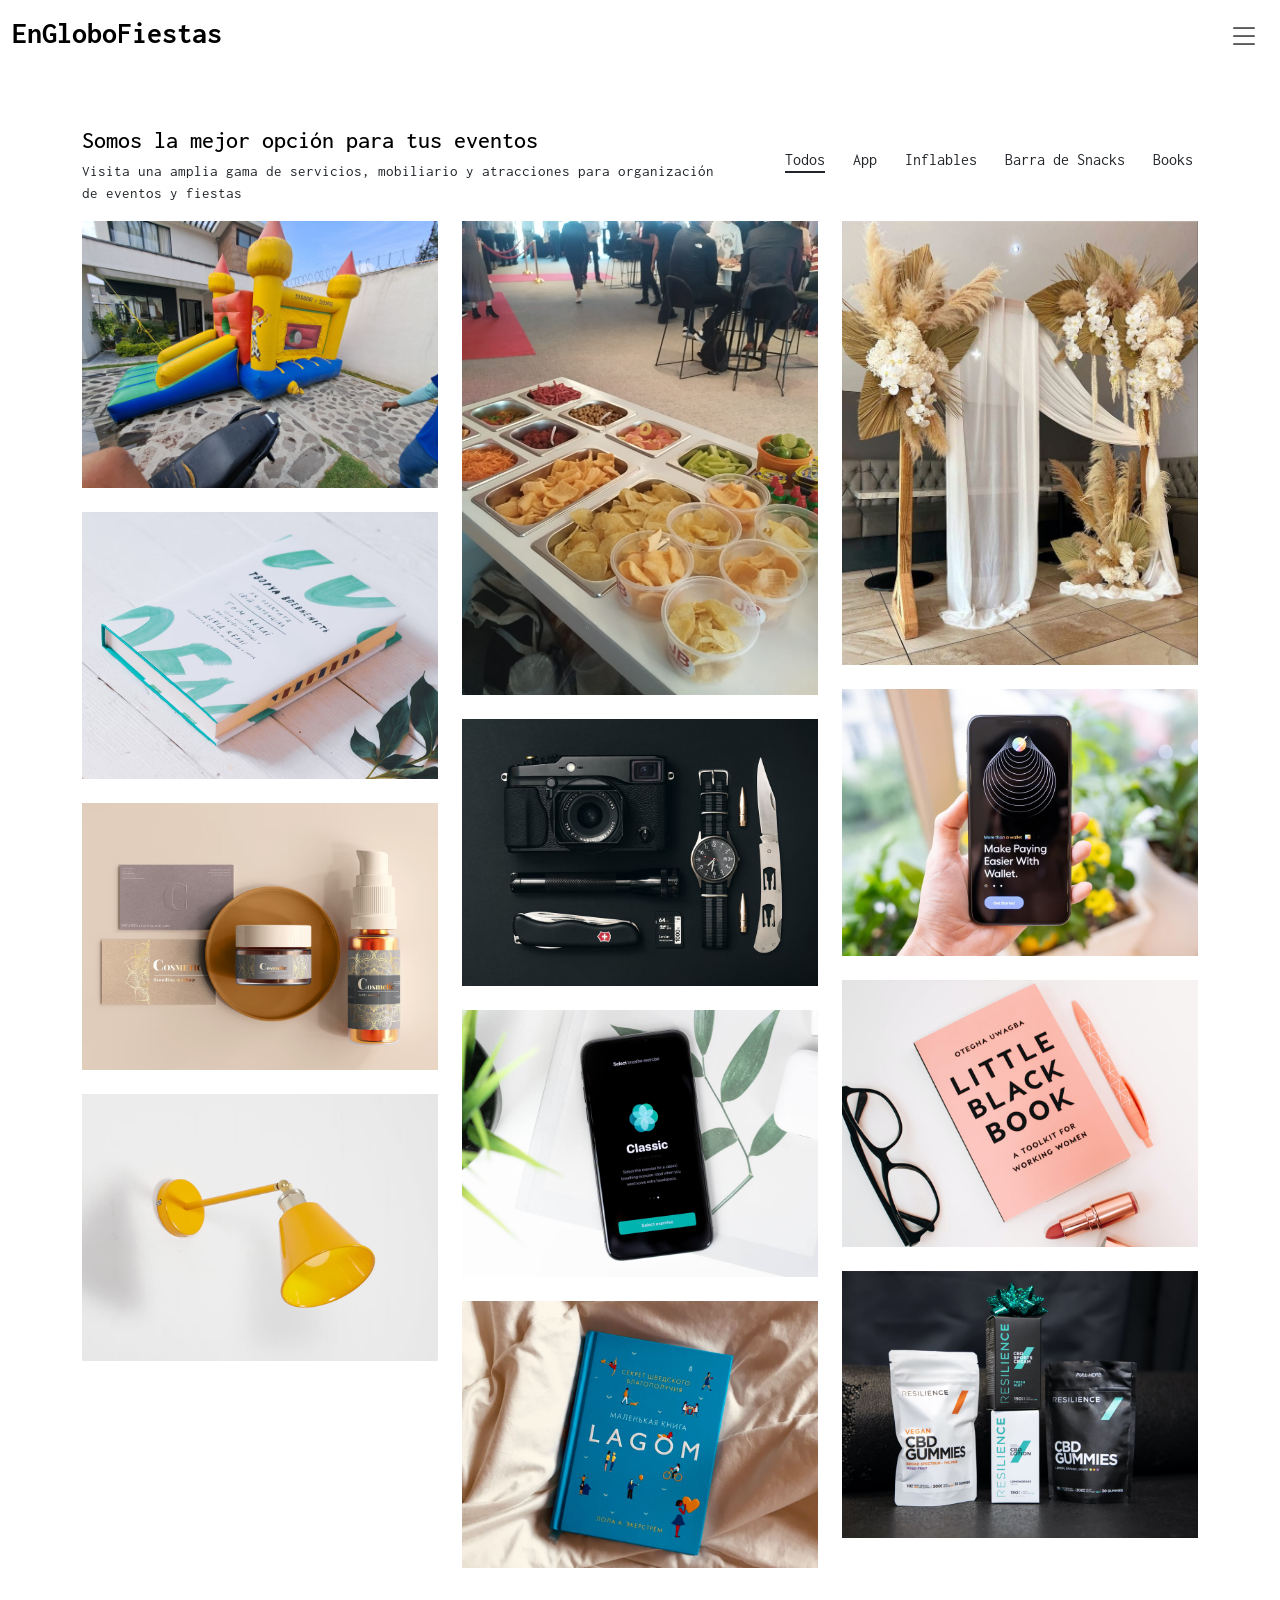
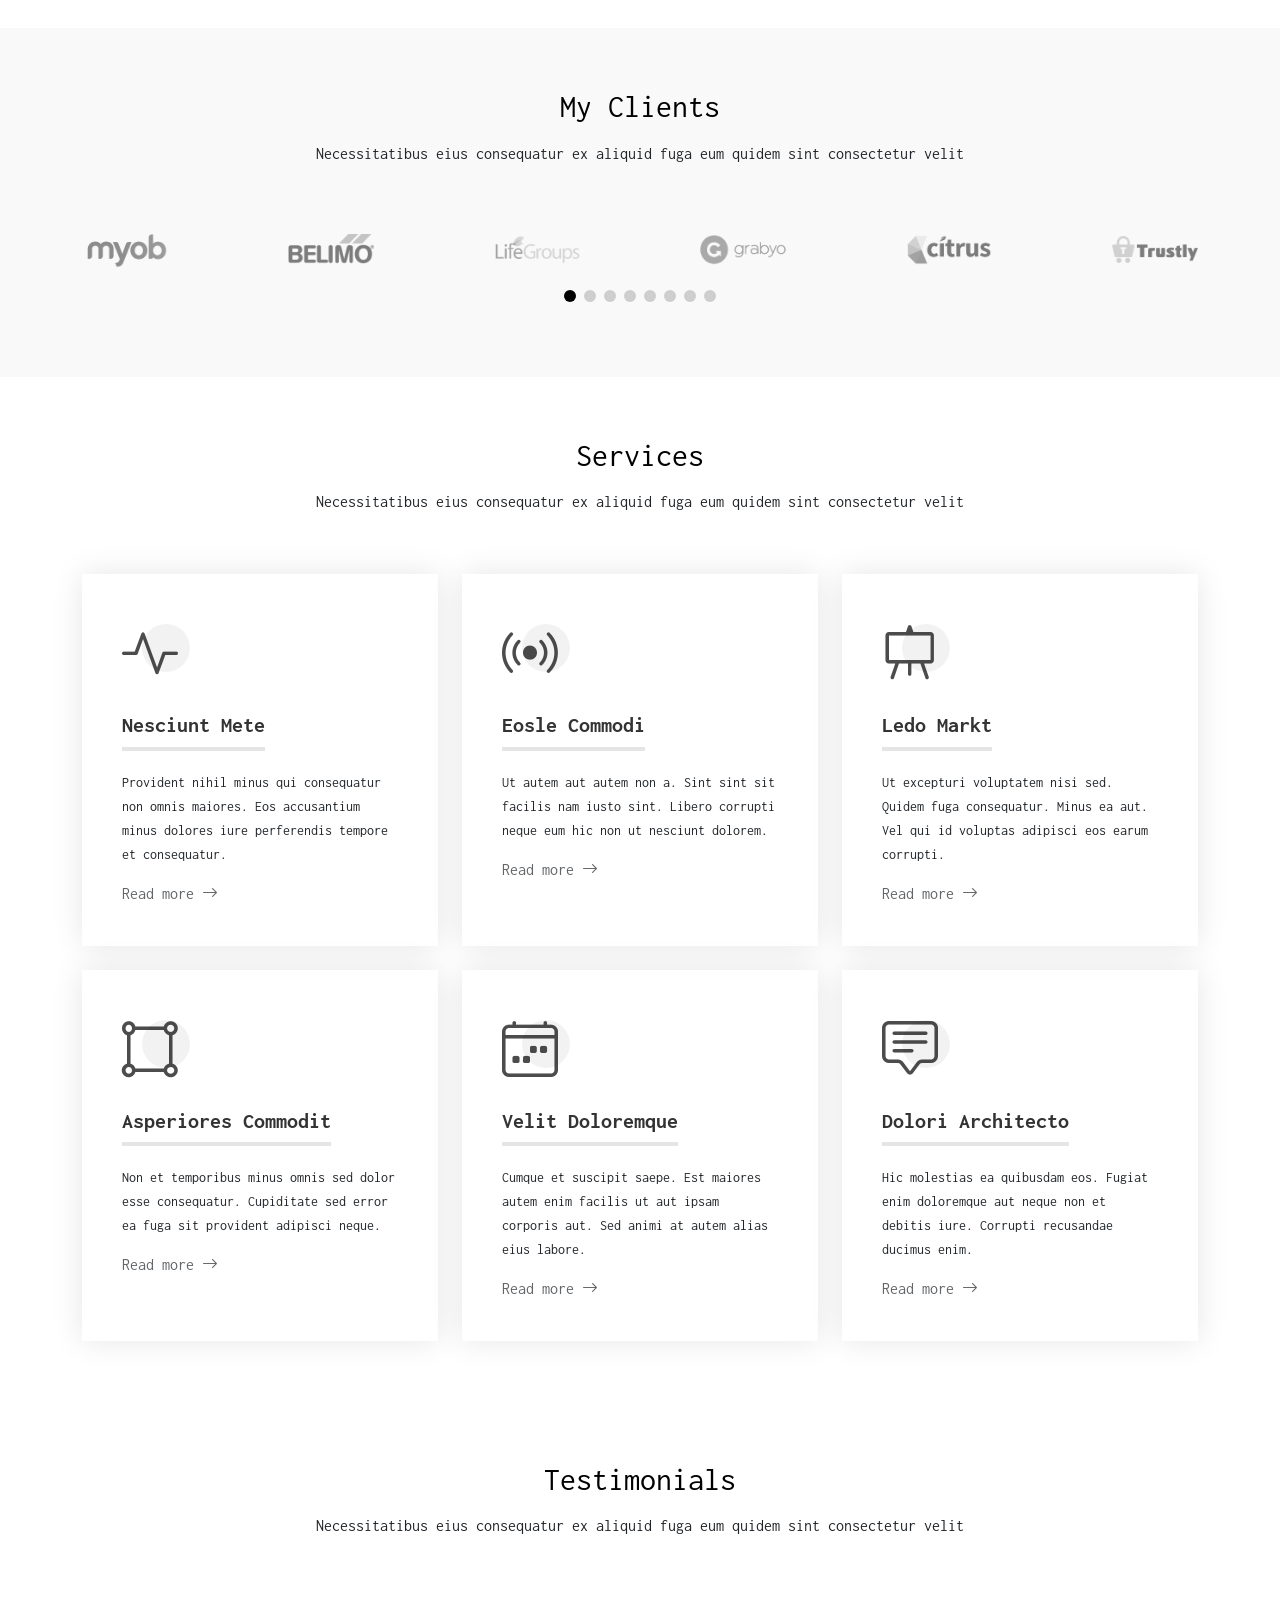
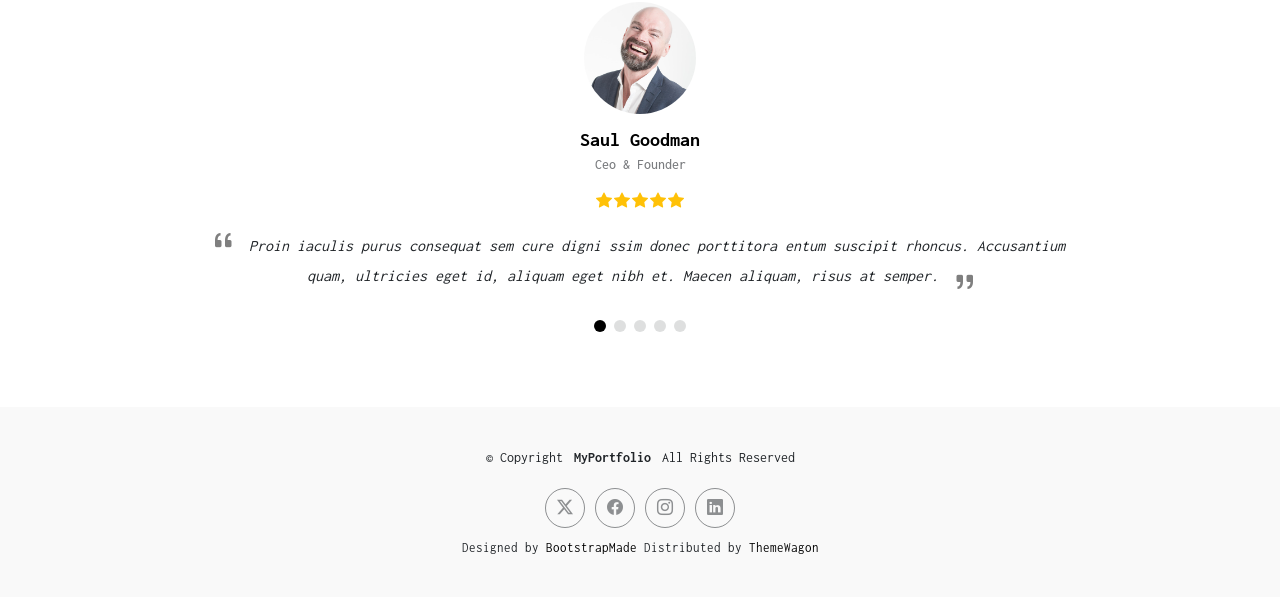
==== index.html @ 60c703ab "primera carga" ====
<!DOCTYPE html>
<html lang="en">

<head>
  <meta charset="utf-8">
  <meta content="width=device-width, initial-scale=1.0" name="viewport">
  <title>Index - MyPortfolio Bootstrap Template</title>
  <meta name="description" content="">
  <meta name="keywords" content="">

  <!-- Favicons -->
  <link href="assets/img/favicon.png" rel="icon">
  <link href="assets/img/apple-touch-icon.png" rel="apple-touch-icon">

  <!-- Fonts -->
  <link href="https://fonts.googleapis.com" rel="preconnect">
  <link href="https://fonts.gstatic.com" rel="preconnect" crossorigin>
  <link href="https://fonts.googleapis.com/css2?family=Inconsolata:wght@200;300;400;500;600;700;800;900&display=swap" rel="stylesheet">

  <!-- Vendor CSS Files -->
  <link href="assets/vendor/bootstrap/css/bootstrap.min.css" rel="stylesheet">
  <link href="assets/vendor/bootstrap-icons/bootstrap-icons.css" rel="stylesheet">
  <link href="assets/vendor/aos/aos.css" rel="stylesheet">
  <link href="assets/vendor/glightbox/css/glightbox.min.css" rel="stylesheet">
  <link href="assets/vendor/swiper/swiper-bundle.min.css" rel="stylesheet">

  <!-- Main CSS File -->
  <link href="assets/css/main.css" rel="stylesheet">

</head>

<body class="index-page">

  <header id="header" class="header d-flex align-items-center sticky-top">
    <div class="container-fluid  position-relative d-flex align-items-center justify-content-between">

      <a href="index.html" class="logo d-flex align-items-center">
        <!-- Uncomment the line below if you also wish to use an image logo -->
        <!-- <img src="assets/img/logo.png" alt=""> -->
        <h1 class="sitename">EnGloboFiestas</h1>
      </a>

      <nav id="navmenu" class="navmenu">
        <ul>
          <li><a href="index.html" class="active">Home</a></li>
          <li><a href="about.html">About</a></li>
          <li><a href="services.html">Services</a></li>
          <li><a href="portfolio.html">Portfolio</a></li>
          <li class="dropdown"><a href="#"><span>Dropdown</span> <i class="bi bi-chevron-down toggle-dropdown"></i></a>
            <ul>
              <li><a href="#">Dropdown 1</a></li>
              <li class="dropdown"><a href="#"><span>Deep Dropdown</span> <i class="bi bi-chevron-down toggle-dropdown"></i></a>
                <ul>
                  <li><a href="#">Deep Dropdown 1</a></li>
                  <li><a href="#">Deep Dropdown 2</a></li>
                  <li><a href="#">Deep Dropdown 3</a></li>
                  <li><a href="#">Deep Dropdown 4</a></li>
                  <li><a href="#">Deep Dropdown 5</a></li>
                </ul>
              </li>
              <li><a href="#">Dropdown 2</a></li>
              <li><a href="#">Dropdown 3</a></li>
              <li><a href="#">Dropdown 4</a></li>
            </ul>
          </li>
          <li><a href="contact.html">Contact</a></li>
        </ul>
        <i class="mobile-nav-toggle d-xl-none bi bi-list"></i>
      </nav>

    </div>
  </header>

  <main class="main">

    <!-- Portfolio Section -->
    <section id="portfolio" class="portfolio section">

      <div class="container">

        <div class="isotope-layout" data-default-filter="*" data-layout="masonry" data-sort="original-order">

          <div class="row align-items-center">
            <div class="col-lg-7 portfolio-info">
              <h3>Somos la mejor opción para tus eventos</h3>
              <p>Visita una amplia gama de servicios, mobiliario y atracciones para organización de eventos y fiestas </p>
            </div>
            <div class="col-lg-5 text-center text-lg-end">
              <ul class="portfolio-filters isotope-filters" data-aos="fade-up" data-aos-delay="100">
                <li data-filter="*" class="filter-active">Todos</li>
                <li data-filter=".filter-app">App</li>
                <li data-filter=".filter-product">Inflables</li>
                <li data-filter=".filter-branding">Barra de Snacks</li>
                <li data-filter=".filter-books">Books</li>
              </ul><!-- End Portfolio Filters -->
            </div>
          </div>

          <div class="row gy-4 isotope-container" data-aos="fade-up" data-aos-delay="200" style="position: relative; height: 1344px;">

            <div class="col-lg-4 col-md-6 portfolio-item isotope-item filter-app" style="position: absolute; left: 0px; top: 0px;">
              <div class="portfolio-content h-100">
                <img src="assets/img/enGlobo/inflables1/i1.jpeg" class="img-fluid" alt="">
                <div class="portfolio-info">
                  <h4>Inflables</h4>
                  <p>Galeria/Detalle</p>
                  <div>
                    <a href="assets/img/enGlobo/inflables1/i1.jpeg" title="App 1" data-gallery="portfolio-gallery-app" class="glightbox preview-link"><i class="bi bi-zoom-in"></i></a>
                    <a href="portfolio-details.html" title="More Details" class="details-link"><i class="bi bi-link-45deg"></i></a>
                  </div>
                </div>
              </div>
            </div><!-- End Portfolio Item -->

            <div class="col-lg-4 col-md-6 portfolio-item isotope-item filter-product" style="position: absolute; left: 440px; top: 0px;">
              <div class="portfolio-content h-100">
                <img src="assets/img/enGlobo/barraSnacks/bs1.jpeg" class="img-fluid" alt="">
                <div class="portfolio-info">
                  <h4>Barra Snacks</h4>
                  <p>Galeria/Detalle</p>
                  <div>
                    <a href="assets/img/enGlobo/barraSnacks/bs1.jpeg" title="Barra Snacks" data-gallery="portfolio-barraSnacks" class="glightbox preview-link"><i class="bi bi-zoom-in"></i></a>
                    <a href="portfolio-barraSnacks.html" title="More Details" class="details-link"><i class="bi bi-link-45deg"></i></a>
                  </div>
                </div>
              </div>
            </div><!-- End Portfolio Item -->

            <div class="col-lg-4 col-md-6 portfolio-item isotope-item filter-branding" style="position: absolute; left: 880px; top: 0px;">
              <div class="portfolio-content h-100">
                <img src="assets/img/enGlobo/decoracion/dec1.jpeg" class="img-fluid" alt="">
                <div class="portfolio-info">
                  <h4>Branding 1</h4>
                  <p>Lorem ipsum</p>
                  <div>
                    <a href="assets/img/enGlobo/decoracion/dec1.jpeg" title="Branding 1" data-gallery="portfolio-decoracion" class="glightbox preview-link"><i class="bi bi-zoom-in"></i></a>
                    <a href="portfolio-decoracion.html" title="More Details" class="details-link"><i class="bi bi-link-45deg"></i></a>
                  </div>
                </div>
              </div>
            </div><!-- End Portfolio Item -->

            <div class="col-lg-4 col-md-6 portfolio-item isotope-item filter-books" style="position: absolute; left: 0px; top: 336px;">
              <div class="portfolio-content h-100">
                <img src="assets/img/portfolio/books-1.jpg" class="img-fluid" alt="">
                <div class="portfolio-info">
                  <h4>Books 1</h4>
                  <p>Lorem ipsum</p>
                  <div>
                    <a href="assets/img/portfolio/books-1.jpg" title="Branding 1" data-gallery="portfolio-gallery-book" class="glightbox preview-link"><i class="bi bi-zoom-in"></i></a>
                    <a href="portfolio-details.html" title="More Details" class="details-link"><i class="bi bi-link-45deg"></i></a>
                  </div>
                </div>
              </div>
            </div><!-- End Portfolio Item -->

            <div class="col-lg-4 col-md-6 portfolio-item isotope-item filter-app" style="position: absolute; left: 440px; top: 336px;">
              <div class="portfolio-content h-100">
                <img src="assets/img/portfolio/app-2.jpg" class="img-fluid" alt="">
                <div class="portfolio-info">
                  <h4>App 2</h4>
                  <p>Lorem ipsum</p>
                  <div>
                    <a href="assets/img/portfolio/app-2.jpg" title="App 2" data-gallery="portfolio-gallery-app" class="glightbox preview-link"><i class="bi bi-zoom-in"></i></a>
                    <a href="portfolio-details.html" title="More Details" class="details-link"><i class="bi bi-link-45deg"></i></a>
                  </div>
                </div>
              </div>
            </div><!-- End Portfolio Item -->

            <div class="col-lg-4 col-md-6 portfolio-item isotope-item filter-product" style="position: absolute; left: 880px; top: 336px;">
              <div class="portfolio-content h-100">
                <img src="assets/img/portfolio/product-2.jpg" class="img-fluid" alt="">
                <div class="portfolio-info">
                  <h4>Product 2</h4>
                  <p>Lorem ipsum</p>
                  <div>
                    <a href="assets/img/portfolio/product-2.jpg" title="Product 2" data-gallery="portfolio-gallery-product" class="glightbox preview-link"><i class="bi bi-zoom-in"></i></a>
                    <a href="portfolio-details.html" title="More Details" class="details-link"><i class="bi bi-link-45deg"></i></a>
                  </div>
                </div>
              </div>
            </div><!-- End Portfolio Item -->

            <div class="col-lg-4 col-md-6 portfolio-item isotope-item filter-branding" style="position: absolute; left: 0px; top: 672px;">
              <div class="portfolio-content h-100">
                <img src="assets/img/portfolio/branding-2.jpg" class="img-fluid" alt="">
                <div class="portfolio-info">
                  <h4>Branding 2</h4>
                  <p>Lorem ipsum</p>
                  <div>
                    <a href="assets/img/portfolio/branding-2.jpg" title="Branding 2" data-gallery="portfolio-gallery-branding" class="glightbox preview-link"><i class="bi bi-zoom-in"></i></a>
                    <a href="portfolio-details.html" title="More Details" class="details-link"><i class="bi bi-link-45deg"></i></a>
                  </div>
                </div>
              </div>
            </div><!-- End Portfolio Item -->

            <div class="col-lg-4 col-md-6 portfolio-item isotope-item filter-books" style="position: absolute; left: 440px; top: 672px;">
              <div class="portfolio-content h-100">
                <img src="assets/img/portfolio/books-2.jpg" class="img-fluid" alt="">
                <div class="portfolio-info">
                  <h4>Books 2</h4>
                  <p>Lorem ipsum</p>
                  <div>
                    <a href="assets/img/portfolio/books-2.jpg" title="Branding 2" data-gallery="portfolio-gallery-book" class="glightbox preview-link"><i class="bi bi-zoom-in"></i></a>
                    <a href="portfolio-details.html" title="More Details" class="details-link"><i class="bi bi-link-45deg"></i></a>
                  </div>
                </div>
              </div>
            </div><!-- End Portfolio Item -->

            <div class="col-lg-4 col-md-6 portfolio-item isotope-item filter-app" style="position: absolute; left: 880px; top: 672px;">
              <div class="portfolio-content h-100">
                <img src="assets/img/portfolio/app-3.jpg" class="img-fluid" alt="">
                <div class="portfolio-info">
                  <h4>App 3</h4>
                  <p>Lorem ipsum</p>
                  <div>
                    <a href="assets/img/portfolio/app-3.jpg" title="App 3" data-gallery="portfolio-gallery-app" class="glightbox preview-link"><i class="bi bi-zoom-in"></i></a>
                    <a href="portfolio-details.html" title="More Details" class="details-link"><i class="bi bi-link-45deg"></i></a>
                  </div>
                </div>
              </div>
            </div><!-- End Portfolio Item -->

            <div class="col-lg-4 col-md-6 portfolio-item isotope-item filter-product" style="position: absolute; left: 0px; top: 1008px;">
              <div class="portfolio-content h-100">
                <img src="assets/img/portfolio/product-3.jpg" class="img-fluid" alt="">
                <div class="portfolio-info">
                  <h4>Product 3</h4>
                  <p>Lorem ipsum</p>
                  <div>
                    <a href="assets/img/portfolio/product-3.jpg" title="Product 3" data-gallery="portfolio-gallery-product" class="glightbox preview-link"><i class="bi bi-zoom-in"></i></a>
                    <a href="portfolio-details.html" title="More Details" class="details-link"><i class="bi bi-link-45deg"></i></a>
                  </div>
                </div>
              </div>
            </div><!-- End Portfolio Item -->

            <div class="col-lg-4 col-md-6 portfolio-item isotope-item filter-branding" style="position: absolute; left: 440px; top: 1008px;">
              <div class="portfolio-content h-100">
                <img src="assets/img/portfolio/branding-3.jpg" class="img-fluid" alt="">
                <div class="portfolio-info">
                  <h4>Branding 3</h4>
                  <p>Lorem ipsum</p>
                  <div>
                    <a href="assets/img/portfolio/branding-3.jpg" title="Branding 2" data-gallery="portfolio-gallery-branding" class="glightbox preview-link"><i class="bi bi-zoom-in"></i></a>
                    <a href="portfolio-details.html" title="More Details" class="details-link"><i class="bi bi-link-45deg"></i></a>
                  </div>
                </div>
              </div>
            </div><!-- End Portfolio Item -->

            <div class="col-lg-4 col-md-6 portfolio-item isotope-item filter-books" style="position: absolute; left: 880px; top: 1008px;">
              <div class="portfolio-content h-100">
                <img src="assets/img/portfolio/books-3.jpg" class="img-fluid" alt="">
                <div class="portfolio-info">
                  <h4>Books 3</h4>
                  <p>Lorem ipsum</p>
                  <div>
                    <a href="assets/img/portfolio/books-3.jpg" title="Branding 3" data-gallery="portfolio-gallery-book" class="glightbox preview-link"><i class="bi bi-zoom-in"></i></a>
                    <a href="portfolio-details.html" title="More Details" class="details-link"><i class="bi bi-link-45deg"></i></a>
                  </div>
                </div>
              </div>
            </div><!-- End Portfolio Item -->

          </div><!-- End Portfolio Container -->

        </div>

      </div>

    </section><!-- /Portfolio Section -->

    <!-- Clients Section -->
    <section id="clients" class="clients section light-background">

      <!-- Section Title -->
      <div class="container section-title" data-aos="fade-up">
        <h2>My Clients</h2>
        <p>Necessitatibus eius consequatur ex aliquid fuga eum quidem sint consectetur velit</p>
      </div><!-- End Section Title -->

      <div class="container" data-aos="fade-up" data-aos-delay="100">

        <div class="swiper init-swiper">
          <script type="application/json" class="swiper-config">
            {
              "loop": true,
              "speed": 600,
              "autoplay": {
                "delay": 5000
              },
              "slidesPerView": "auto",
              "pagination": {
                "el": ".swiper-pagination",
                "type": "bullets",
                "clickable": true
              },
              "breakpoints": {
                "320": {
                  "slidesPerView": 2,
                  "spaceBetween": 40
                },
                "480": {
                  "slidesPerView": 3,
                  "spaceBetween": 60
                },
                "640": {
                  "slidesPerView": 4,
                  "spaceBetween": 80
                },
                "992": {
                  "slidesPerView": 6,
                  "spaceBetween": 120
                }
              }
            }
          </script>
          <div class="swiper-wrapper align-items-center">
            <div class="swiper-slide"><img src="assets/img/clients/client-1.png" class="img-fluid" alt=""></div>
            <div class="swiper-slide"><img src="assets/img/clients/client-2.png" class="img-fluid" alt=""></div>
            <div class="swiper-slide"><img src="assets/img/clients/client-3.png" class="img-fluid" alt=""></div>
            <div class="swiper-slide"><img src="assets/img/clients/client-4.png" class="img-fluid" alt=""></div>
            <div class="swiper-slide"><img src="assets/img/clients/client-5.png" class="img-fluid" alt=""></div>
            <div class="swiper-slide"><img src="assets/img/clients/client-6.png" class="img-fluid" alt=""></div>
            <div class="swiper-slide"><img src="assets/img/clients/client-7.png" class="img-fluid" alt=""></div>
            <div class="swiper-slide"><img src="assets/img/clients/client-8.png" class="img-fluid" alt=""></div>
          </div>
          <div class="swiper-pagination"></div>
        </div>

      </div>

    </section><!-- /Clients Section -->

    <!-- Services Section -->
    <section id="services" class="services section">

      <!-- Section Title -->
      <div class="container section-title" data-aos="fade-up">
        <h2>Services</h2>
        <p>Necessitatibus eius consequatur ex aliquid fuga eum quidem sint consectetur velit</p>
      </div><!-- End Section Title -->

      <div class="container">

        <div class="row gy-4">

          <div class="col-lg-4 col-md-6" data-aos="fade-up" data-aos-delay="100">
            <div class="service-item  position-relative">
              <div class="icon">
                <i class="bi bi-activity"></i>
              </div>
              <h3>Nesciunt Mete</h3>
              <p>Provident nihil minus qui consequatur non omnis maiores. Eos accusantium minus dolores iure perferendis tempore et consequatur.</p>
              <a href="service-details.html" class="readmore stretched-link">Read more <i class="bi bi-arrow-right"></i></a>
            </div>
          </div><!-- End Service Item -->

          <div class="col-lg-4 col-md-6" data-aos="fade-up" data-aos-delay="200">
            <div class="service-item position-relative">
              <div class="icon">
                <i class="bi bi-broadcast"></i>
              </div>
              <h3>Eosle Commodi</h3>
              <p>Ut autem aut autem non a. Sint sint sit facilis nam iusto sint. Libero corrupti neque eum hic non ut nesciunt dolorem.</p>
              <a href="service-details.html" class="readmore stretched-link">Read more <i class="bi bi-arrow-right"></i></a>
            </div>
          </div><!-- End Service Item -->

          <div class="col-lg-4 col-md-6" data-aos="fade-up" data-aos-delay="300">
            <div class="service-item position-relative">
              <div class="icon">
                <i class="bi bi-easel"></i>
              </div>
              <h3>Ledo Markt</h3>
              <p>Ut excepturi voluptatem nisi sed. Quidem fuga consequatur. Minus ea aut. Vel qui id voluptas adipisci eos earum corrupti.</p>
              <a href="service-details.html" class="readmore stretched-link">Read more <i class="bi bi-arrow-right"></i></a>
            </div>
          </div><!-- End Service Item -->

          <div class="col-lg-4 col-md-6" data-aos="fade-up" data-aos-delay="400">
            <div class="service-item position-relative">
              <div class="icon">
                <i class="bi bi-bounding-box-circles"></i>
              </div>
              <h3>Asperiores Commodit</h3>
              <p>Non et temporibus minus omnis sed dolor esse consequatur. Cupiditate sed error ea fuga sit provident adipisci neque.</p>
              <a href="service-details.html" class="readmore stretched-link">Read more <i class="bi bi-arrow-right"></i></a>
            </div>
          </div><!-- End Service Item -->

          <div class="col-lg-4 col-md-6" data-aos="fade-up" data-aos-delay="500">
            <div class="service-item position-relative">
              <div class="icon">
                <i class="bi bi-calendar4-week"></i>
              </div>
              <h3>Velit Doloremque</h3>
              <p>Cumque et suscipit saepe. Est maiores autem enim facilis ut aut ipsam corporis aut. Sed animi at autem alias eius labore.</p>
              <a href="service-details.html" class="readmore stretched-link">Read more <i class="bi bi-arrow-right"></i></a>
            </div>
          </div><!-- End Service Item -->

          <div class="col-lg-4 col-md-6" data-aos="fade-up" data-aos-delay="600">
            <div class="service-item position-relative">
              <div class="icon">
                <i class="bi bi-chat-square-text"></i>
              </div>
              <h3>Dolori Architecto</h3>
              <p>Hic molestias ea quibusdam eos. Fugiat enim doloremque aut neque non et debitis iure. Corrupti recusandae ducimus enim.</p>
              <a href="service-details.html" class="readmore stretched-link">Read more <i class="bi bi-arrow-right"></i></a>
            </div>
          </div><!-- End Service Item -->

        </div>

      </div>

    </section><!-- /Services Section -->

    <!-- Testimonials Section -->
    <section id="testimonials" class="testimonials section">

      <!-- Section Title -->
      <div class="container section-title" data-aos="fade-up">
        <h2>Testimonials</h2>
        <p>Necessitatibus eius consequatur ex aliquid fuga eum quidem sint consectetur velit</p>
      </div><!-- End Section Title -->

      <div class="container" data-aos="fade-up" data-aos-delay="100">

        <div class="swiper init-swiper">
          <script type="application/json" class="swiper-config">
            {
              "loop": true,
              "speed": 600,
              "autoplay": {
                "delay": 5000
              },
              "slidesPerView": "auto",
              "pagination": {
                "el": ".swiper-pagination",
                "type": "bullets",
                "clickable": true
              }
            }
          </script>
          <div class="swiper-wrapper">

            <div class="swiper-slide">
              <div class="testimonial-item">
                <img src="assets/img/testimonials/testimonials-1.jpg" class="testimonial-img" alt="">
                <h3>Saul Goodman</h3>
                <h4>Ceo &amp; Founder</h4>
                <div class="stars">
                  <i class="bi bi-star-fill"></i><i class="bi bi-star-fill"></i><i class="bi bi-star-fill"></i><i class="bi bi-star-fill"></i><i class="bi bi-star-fill"></i>
                </div>
                <p>
                  <i class="bi bi-quote quote-icon-left"></i>
                  <span>Proin iaculis purus consequat sem cure digni ssim donec porttitora entum suscipit rhoncus. Accusantium quam, ultricies eget id, aliquam eget nibh et. Maecen aliquam, risus at semper.</span>
                  <i class="bi bi-quote quote-icon-right"></i>
                </p>
              </div>
            </div><!-- End testimonial item -->

            <div class="swiper-slide">
              <div class="testimonial-item">
                <img src="assets/img/testimonials/testimonials-2.jpg" class="testimonial-img" alt="">
                <h3>Sara Wilsson</h3>
                <h4>Designer</h4>
                <div class="stars">
                  <i class="bi bi-star-fill"></i><i class="bi bi-star-fill"></i><i class="bi bi-star-fill"></i><i class="bi bi-star-fill"></i><i class="bi bi-star-fill"></i>
                </div>
                <p>
                  <i class="bi bi-quote quote-icon-left"></i>
                  <span>Export tempor illum tamen malis malis eram quae irure esse labore quem cillum quid cillum eram malis quorum velit fore eram velit sunt aliqua noster fugiat irure amet legam anim culpa.</span>
                  <i class="bi bi-quote quote-icon-right"></i>
                </p>
              </div>
            </div><!-- End testimonial item -->

            <div class="swiper-slide">
              <div class="testimonial-item">
                <img src="assets/img/testimonials/testimonials-3.jpg" class="testimonial-img" alt="">
                <h3>Jena Karlis</h3>
                <h4>Store Owner</h4>
                <div class="stars">
                  <i class="bi bi-star-fill"></i><i class="bi bi-star-fill"></i><i class="bi bi-star-fill"></i><i class="bi bi-star-fill"></i><i class="bi bi-star-fill"></i>
                </div>
                <p>
                  <i class="bi bi-quote quote-icon-left"></i>
                  <span>Enim nisi quem export duis labore cillum quae magna enim sint quorum nulla quem veniam duis minim tempor labore quem eram duis noster aute amet eram fore quis sint minim.</span>
                  <i class="bi bi-quote quote-icon-right"></i>
                </p>
              </div>
            </div><!-- End testimonial item -->

            <div class="swiper-slide">
              <div class="testimonial-item">
                <img src="assets/img/testimonials/testimonials-4.jpg" class="testimonial-img" alt="">
                <h3>Matt Brandon</h3>
                <h4>Freelancer</h4>
                <div class="stars">
                  <i class="bi bi-star-fill"></i><i class="bi bi-star-fill"></i><i class="bi bi-star-fill"></i><i class="bi bi-star-fill"></i><i class="bi bi-star-fill"></i>
                </div>
                <p>
                  <i class="bi bi-quote quote-icon-left"></i>
                  <span>Fugiat enim eram quae cillum dolore dolor amet nulla culpa multos export minim fugiat minim velit minim dolor enim duis veniam ipsum anim magna sunt elit fore quem dolore labore illum veniam.</span>
                  <i class="bi bi-quote quote-icon-right"></i>
                </p>
              </div>
            </div><!-- End testimonial item -->

            <div class="swiper-slide">
              <div class="testimonial-item">
                <img src="assets/img/testimonials/testimonials-5.jpg" class="testimonial-img" alt="">
                <h3>John Larson</h3>
                <h4>Entrepreneur</h4>
                <div class="stars">
                  <i class="bi bi-star-fill"></i><i class="bi bi-star-fill"></i><i class="bi bi-star-fill"></i><i class="bi bi-star-fill"></i><i class="bi bi-star-fill"></i>
                </div>
                <p>
                  <i class="bi bi-quote quote-icon-left"></i>
                  <span>Quis quorum aliqua sint quem legam fore sunt eram irure aliqua veniam tempor noster veniam enim culpa labore duis sunt culpa nulla illum cillum fugiat legam esse veniam culpa fore nisi cillum quid.</span>
                  <i class="bi bi-quote quote-icon-right"></i>
                </p>
              </div>
            </div><!-- End testimonial item -->

          </div>
          <div class="swiper-pagination"></div>
        </div>

      </div>

    </section><!-- /Testimonials Section -->

  </main>

  <footer id="footer" class="footer light-background">

    <div class="container">
      <div class="copyright text-center ">
        <p>© <span>Copyright</span> <strong class="px-1 sitename">MyPortfolio</strong> <span>All Rights Reserved</span></p>
      </div>
      <div class="social-links d-flex justify-content-center">
        <a href=""><i class="bi bi-twitter-x"></i></a>
        <a href=""><i class="bi bi-facebook"></i></a>
        <a href=""><i class="bi bi-instagram"></i></a>
        <a href=""><i class="bi bi-linkedin"></i></a>
      </div>
      <div class="credits">
        <!-- All the links in the footer should remain intact. -->
        <!-- You can delete the links only if you've purchased the pro version. -->
        <!-- Licensing information: https://bootstrapmade.com/license/ -->
        <!-- Purchase the pro version with working PHP/AJAX contact form: [buy-url] -->
        Designed by <a href="https://bootstrapmade.com/">BootstrapMade</a> Distributed by <a href="https://themewagon.com" target="_blank">ThemeWagon</a>
      </div>
    </div>

  </footer>

  <!-- Scroll Top -->
  <a href="#" id="scroll-top" class="scroll-top d-flex align-items-center justify-content-center"><i class="bi bi-arrow-up-short"></i></a>

  <!-- Preloader -->
  <div id="preloader"></div>

  <!-- Vendor JS Files -->
  <script src="assets/vendor/bootstrap/js/bootstrap.bundle.min.js"></script>
  <script src="assets/vendor/php-email-form/validate.js"></script>
  <script src="assets/vendor/aos/aos.js"></script>
  <script src="assets/vendor/glightbox/js/glightbox.min.js"></script>
  <script src="assets/vendor/imagesloaded/imagesloaded.pkgd.min.js"></script>
  <script src="assets/vendor/isotope-layout/isotope.pkgd.min.js"></script>
  <script src="assets/vendor/swiper/swiper-bundle.min.js"></script>

  <!-- Main JS File -->
  <script src="assets/js/main.js"></script>

</body>

</html>
---- assets/css/main.css ----
/**
* Template Name: MyPortfolio
* Template URL: https://bootstrapmade.com/myportfolio-bootstrap-portfolio-website-template/
* Updated: Aug 08 2024 with Bootstrap v5.3.3
* Author: BootstrapMade.com
* License: https://bootstrapmade.com/license/
*/

/*--------------------------------------------------------------
# Font & Color Variables
# Help: https://bootstrapmade.com/color-system/
--------------------------------------------------------------*/
/* Fonts */
:root {
  --default-font: "Inconsolata",  system-ui, -apple-system, "Segoe UI", Roboto, "Helvetica Neue", Arial, "Noto Sans", "Liberation Sans", sans-serif, "Apple Color Emoji", "Segoe UI Emoji", "Segoe UI Symbol", "Noto Color Emoji";
  --heading-font: "Inconsolata",  sans-serif;
  --nav-font: "Inconsolata",  sans-serif;
}

/* Global Colors - The following color variables are used throughout the website. Updating them here will change the color scheme of the entire website */
:root { 
  --background-color: #ffffff; /* Background color for the entire website, including individual sections */
  --default-color: #212529; /* Default color used for the majority of the text content across the entire website */
  --heading-color: #000000; /* Color for headings, subheadings and title throughout the website */
  --accent-color: #000000; /* Accent color that represents your brand on the website. It's used for buttons, links, and other elements that need to stand out */
  --surface-color: #ffffff; /* The surface color is used as a background of boxed elements within sections, such as cards, icon boxes, or other elements that require a visual separation from the global background. */
  --contrast-color: #ffffff; /* Contrast color for text, ensuring readability against backgrounds of accent, heading, or default colors. */
}

/* Nav Menu Colors - The following color variables are used specifically for the navigation menu. They are separate from the global colors to allow for more customization options */
:root {
  --nav-color: #5b5b5b;  /* The default color of the main navmenu links */
  --nav-hover-color: #000000; /* Applied to main navmenu links when they are hovered over or active */
  --nav-mobile-background-color: #f5f5f5; /* Used as the background color for mobile navigation menu */
  --nav-dropdown-background-color: #ffffff; /* Used as the background color for dropdown items that appear when hovering over primary navigation items */
  --nav-dropdown-color: #5b5b5b; /* Used for navigation links of the dropdown items in the navigation menu. */
  --nav-dropdown-hover-color: #000000; /* Similar to --nav-hover-color, this color is applied to dropdown navigation links when they are hovered over. */
}

/* Color Presets - These classes override global colors when applied to any section or element, providing reuse of the sam color scheme. */

.light-background {
  --background-color: #f9f9f9;
  --surface-color: #ffffff;
}

.dark-background {
  --background-color: #060606;
  --default-color: #ffffff;
  --heading-color: #ffffff;
  --surface-color: #252525;
  --contrast-color: #ffffff;
}

/* Smooth scroll */
:root {
  scroll-behavior: smooth;
}

/*--------------------------------------------------------------
# General Styling & Shared Classes
--------------------------------------------------------------*/
body {
  color: var(--default-color);
  background-color: var(--background-color);
  font-family: var(--default-font);
}

a {
  color: var(--accent-color);
  text-decoration: none;
  transition: 0.3s;
}

a:hover {
  color: color-mix(in srgb, var(--accent-color), transparent 25%);
  text-decoration: none;
}

h1,
h2,
h3,
h4,
h5,
h6 {
  color: var(--heading-color);
  font-family: var(--heading-font);
}

/* PHP Email Form Messages
------------------------------*/
.php-email-form .error-message {
  display: none;
  background: #df1529;
  color: #ffffff;
  text-align: left;
  padding: 15px;
  margin-bottom: 24px;
  font-weight: 600;
}

.php-email-form .sent-message {
  display: none;
  color: #ffffff;
  background: #059652;
  text-align: center;
  padding: 15px;
  margin-bottom: 24px;
  font-weight: 600;
}

.php-email-form .loading {
  display: none;
  background: var(--surface-color);
  text-align: center;
  padding: 15px;
  margin-bottom: 24px;
}

.php-email-form .loading:before {
  content: "";
  display: inline-block;
  border-radius: 50%;
  width: 24px;
  height: 24px;
  margin: 0 10px -6px 0;
  border: 3px solid var(--accent-color);
  border-top-color: var(--surface-color);
  animation: php-email-form-loading 1s linear infinite;
}

@keyframes php-email-form-loading {
  0% {
    transform: rotate(0deg);
  }

  100% {
    transform: rotate(360deg);
  }
}

/*--------------------------------------------------------------
# Global Header
--------------------------------------------------------------*/
.header {
  color: var(--default-color);
  background-color: var(--background-color);
  padding: 15px 0;
  transition: all 0.5s;
  z-index: 997;
}

.header .logo {
  line-height: 1;
}

.header .logo img {
  max-height: 32px;
  margin-right: 8px;
}

.header .logo h1 {
  font-size: 30px;
  margin: 0;
  font-weight: 700;
  color: var(--heading-color);
}

/*--------------------------------------------------------------
# Navigation Menu
--------------------------------------------------------------*/
/* Navmenu */
.mobile-nav-toggle {
  color: var(--nav-color);
  position: fixed;
  top: 20px;
  right: 20px;
  font-size: 32px;
  line-height: 0;
  cursor: pointer;
  display: block !important;
  z-index: 998;
  transition: 0.3s;
}

.mobile-nav-toggle:hover {
  color: var(--nav-hover-color);
}

.navmenu {
  position: fixed;
  top: 0;
  bottom: 0;
  right: -300px;
  z-index: 997;
  transition: 0.3s;
  width: 300px;
  overflow: hidden;
}

.navmenu ul {
  display: block;
  list-style: none;
  padding: 10px 0;
  margin: 0;
  overflow-y: auto;
  transition: 0.3s;
  z-index: 998;
}

.navmenu a,
.navmenu a:focus {
  color: var(--nav-dropdown-color);
  padding: 10px 20px;
  font-family: var(--nav-font);
  font-size: 17px;
  font-weight: 500;
  display: flex;
  align-items: center;
  justify-content: space-between;
  white-space: nowrap;
  transition: 0.3s;
}

.navmenu a i,
.navmenu a:focus i {
  font-size: 12px;
  line-height: 0;
  margin-left: 5px;
  width: 30px;
  height: 30px;
  display: flex;
  align-items: center;
  justify-content: center;
  border-radius: 50%;
  transition: 0.3s;
  background-color: color-mix(in srgb, var(--accent-color), transparent 90%);
}

.navmenu a i:hover,
.navmenu a:focus i:hover {
  background-color: var(--accent-color);
  color: var(--contrast-color);
}

.navmenu a:hover,
.navmenu .active,
.navmenu .active:focus {
  color: var(--nav-dropdown-hover-color);
}

.navmenu .active i,
.navmenu .active:focus i {
  background-color: var(--accent-color);
  color: var(--contrast-color);
  transform: rotate(180deg);
}

.navmenu .dropdown ul {
  position: static;
  display: none;
  z-index: 99;
  padding: 10px 0;
  margin: 10px 20px;
  box-shadow: none;
  transition: all 0.5s ease-in-out;
}

.navmenu .dropdown>.dropdown-active {
  display: block;
  background-color: var(--nav-dropdown-background-color);
  border: 1px solid color-mix(in srgb, var(--nav-dropdown-color), transparent 90%);
}

.mobile-nav-active {
  overflow: hidden;
}

.mobile-nav-active .mobile-nav-toggle {
  right: 310px;
  background-color: var(--surface-color);
  border-radius: 50%;
  border: 1px solid color-mix(in srgb, var(--default-color), transparent 80%);
}

.mobile-nav-active .navmenu {
  position: fixed;
  overflow: hidden;
  top: 0;
  bottom: 0;
  right: 0;
  background-color: var(--nav-mobile-background-color);
  transition: 0.3s;
}

/*--------------------------------------------------------------
# Global Footer
--------------------------------------------------------------*/
.footer {
  color: var(--default-color);
  background-color: var(--background-color);
  font-size: 14px;
  padding: 40px 0;
  position: relative;
}

.footer .copyright p {
  margin-bottom: 0;
}

.footer .social-links {
  margin-top: 20px;
}

.footer .social-links a {
  display: flex;
  align-items: center;
  justify-content: center;
  width: 40px;
  height: 40px;
  border-radius: 50%;
  border: 1px solid color-mix(in srgb, var(--default-color), transparent 50%);
  font-size: 16px;
  color: color-mix(in srgb, var(--default-color), transparent 50%);
  margin: 0 5px;
  transition: 0.3s;
}

.footer .social-links a:hover {
  color: var(--accent-color);
  border-color: var(--accent-color);
}

.footer .credits {
  margin-top: 10px;
  font-size: 13px;
  text-align: center;
}

/*--------------------------------------------------------------
# Preloader
--------------------------------------------------------------*/
#preloader {
  position: fixed;
  inset: 0;
  z-index: 9999;
  overflow: hidden;
  background-color: var(--background-color);
  transition: all 0.6s ease-out;
}

#preloader:before {
  content: "";
  position: fixed;
  top: calc(50% - 30px);
  left: calc(50% - 30px);
  border: 6px solid var(--accent-color);
  border-top-color: color-mix(in srgb, var(--accent-color), transparent 90%);
  border-radius: 50%;
  width: 60px;
  height: 60px;
  animation: animate-preloader 1s linear infinite;
}

@keyframes animate-preloader {
  0% {
    transform: rotate(0deg);
  }

  100% {
    transform: rotate(360deg);
  }
}

/*--------------------------------------------------------------
# Scroll Top Button
--------------------------------------------------------------*/
.scroll-top {
  position: fixed;
  visibility: hidden;
  opacity: 0;
  right: 15px;
  bottom: -15px;
  z-index: 99999;
  background-color: var(--accent-color);
  width: 44px;
  height: 44px;
  border-radius: 50px;
  transition: all 0.4s;
}

.scroll-top i {
  font-size: 24px;
  color: var(--contrast-color);
  line-height: 0;
}

.scroll-top:hover {
  background-color: color-mix(in srgb, var(--accent-color), transparent 20%);
  color: var(--contrast-color);
}

.scroll-top.active {
  visibility: visible;
  opacity: 1;
  bottom: 15px;
}

/*--------------------------------------------------------------
# Disable aos animation delay on mobile devices
--------------------------------------------------------------*/
@media screen and (max-width: 768px) {
  [data-aos-delay] {
    transition-delay: 0 !important;
  }
}

/*--------------------------------------------------------------
# Global Page Titles & Breadcrumbs
--------------------------------------------------------------*/
.page-title {
  color: var(--default-color);
  background-color: var(--background-color);
  padding: 120px 0;
  text-align: center;
  position: relative;
}

.page-title h1 {
  font-size: 42px;
  font-weight: 700;
  margin-bottom: 10px;
}

.page-title .breadcrumbs ol {
  display: flex;
  flex-wrap: wrap;
  list-style: none;
  justify-content: center;
  padding: 0;
  margin: 0;
  font-size: 16px;
  font-weight: 400;
}

.page-title .breadcrumbs ol li+li {
  padding-left: 10px;
}

.page-title .breadcrumbs ol li+li::before {
  content: "/";
  display: inline-block;
  padding-right: 10px;
  color: color-mix(in srgb, var(--default-color), transparent 70%);
}

/*--------------------------------------------------------------
# Global Sections
--------------------------------------------------------------*/
section,
.section {
  color: var(--default-color);
  background-color: var(--background-color);
  padding: 60px 0;
  scroll-margin-top: 90px;
  overflow: clip;
}

@media (max-width: 1199px) {

  section,
  .section {
    scroll-margin-top: 66px;
  }
}

/*--------------------------------------------------------------
# Global Section Titles
--------------------------------------------------------------*/
.section-title {
  text-align: center;
  padding-bottom: 60px;
  position: relative;
}

.section-title h2 {
  font-size: 32px;
  font-weight: 400;
  margin-bottom: 15px;
}

.section-title p {
  margin-bottom: 0;
}

/*--------------------------------------------------------------
# Portfolio Section
--------------------------------------------------------------*/
.portfolio .portfolio-info h3 {
  font-size: 24px;
  margin-bottom: 5px;
}

.portfolio .portfolio-info p {
  font-size: 15px;
}

.portfolio .portfolio-filters {
  padding: 0;
  margin: 0 auto 20px auto;
  list-style: none;
}

.portfolio .portfolio-filters li {
  cursor: pointer;
  display: inline-block;
  padding: 0;
  font-size: 16px;
  font-weight: 400;
  margin: 0 10px;
  line-height: 1;
  margin-bottom: 5px;
  transition: all 0.3s ease-in-out;
}

.portfolio .portfolio-filters li:hover,
.portfolio .portfolio-filters li.filter-active {
  border-bottom: 2px solid var(--default-color);
  padding-bottom: 3px;
}

.portfolio .portfolio-filters li:first-child {
  margin-left: 0;
}

.portfolio .portfolio-filters li:last-child {
  margin-right: 5px;
}

@media (max-width: 575px) {
  .portfolio .portfolio-filters li {
    font-size: 14px;
    margin: 0 5px;
  }
}

.portfolio .portfolio-content {
  position: relative;
  overflow: hidden;
}

.portfolio .portfolio-content img {
  transition: 0.3s;
}

.portfolio .portfolio-content .portfolio-info {
  opacity: 0;
  position: absolute;
  inset: 0;
  z-index: 3;
  transition: all ease-in-out 0.3s;
  background: rgba(0, 0, 0, 0.6);
  padding: 15px;
  display: flex;
  align-items: center;
  justify-content: center;
  flex-direction: column;
}

.portfolio .portfolio-content .portfolio-info h4 {
  font-size: 18px;
  mask-border: 0;
  font-weight: 400;
  color: #ffffff;
  display: inline-block;
}

.portfolio .portfolio-content .portfolio-info p {
  text-align: center;
  display: inline-block;
  font-size: 14px;
  font-weight: 400;
  color: rgba(255, 255, 255, 0.8);
}

.portfolio .portfolio-content .portfolio-info .preview-link,
.portfolio .portfolio-content .portfolio-info .details-link {
  font-size: 26px;
  color: #fff;
  transition: 0.3s;
  line-height: 1.2;
}

.portfolio .portfolio-content .portfolio-info .preview-link:hover,
.portfolio .portfolio-content .portfolio-info .details-link:hover {
  color: var(--accent-color);
}

.portfolio .portfolio-content .portfolio-info .details-link {
  left: 50%;
  font-size: 34px;
  line-height: 0;
}

.portfolio .portfolio-content:hover .portfolio-info {
  opacity: 1;
}

.portfolio .portfolio-content:hover img {
  transform: scale(1.1);
}

/*--------------------------------------------------------------
# Clients Section
--------------------------------------------------------------*/
.clients .swiper-slide img {
  opacity: 0.5;
  transition: 0.3s;
  filter: grayscale(100);
}

.clients .swiper-slide img:hover {
  filter: none;
  opacity: 1;
}

.clients .swiper-wrapper {
  height: auto;
}

.clients .swiper-pagination {
  margin-top: 20px;
  position: relative;
}

.clients .swiper-pagination .swiper-pagination-bullet {
  width: 12px;
  height: 12px;
  opacity: 1;
  background-color: color-mix(in srgb, var(--default-color), transparent 80%);
}

.clients .swiper-pagination .swiper-pagination-bullet-active {
  background-color: var(--accent-color);
}

/*--------------------------------------------------------------
# Services Section
--------------------------------------------------------------*/
.services .service-item {
  background-color: var(--surface-color);
  padding: 40px;
  box-shadow: 0px 0 30px rgba(0, 0, 0, 0.1);
  height: 100%;
}

.services .service-item .icon {
  width: 48px;
  height: 48px;
  position: relative;
  margin-bottom: 50px;
}

.services .service-item .icon i {
  color: color-mix(in srgb, var(--heading-color), transparent 30%);
  font-size: 56px;
  transition: ease-in-out 0.3s;
  z-index: 2;
  position: relative;
}

.services .service-item .icon:before {
  position: absolute;
  content: "";
  height: 100%;
  width: 100%;
  background: color-mix(in srgb, var(--heading-color), transparent 95%);
  border-radius: 50px;
  z-index: 1;
  top: 10px;
  right: -20px;
  transition: 0.3s;
}

.services .service-item h3 {
  color: color-mix(in srgb, var(--heading-color), transparent 20%);
  font-weight: 700;
  margin: 0 0 20px 0;
  padding-bottom: 8px;
  font-size: 22px;
  position: relative;
  display: inline-block;
  border-bottom: 4px solid color-mix(in srgb, var(--heading-color), transparent 90%);
  transition: 0.3s;
}

.services .service-item p {
  line-height: 24px;
  font-size: 14px;
  margin-bottom: 0;
}

.services .service-item .readmore {
  margin-top: 15px;
  display: inline-block;
  color: color-mix(in srgb, var(--default-color), transparent 30%);
}

.services .service-item:hover .icon i {
  color: var(--heading-color);
}

.services .service-item:hover .icon:before {
  background: color-mix(in srgb, var(--heading-color), transparent 90%);
}

.services .service-item:hover h3 {
  border-color: color-mix(in srgb, var(--accent-color), transparent 70%);
  color: var(--heading-color);
}

.services .service-item:hover .readmore {
  color: var(--accent-color);
}

/*--------------------------------------------------------------
# Testimonials Section
--------------------------------------------------------------*/
.testimonials .section-header {
  margin-bottom: 40px;
}

.testimonials .testimonials-carousel,
.testimonials .testimonials-slider {
  overflow: hidden;
}

.testimonials .testimonial-item {
  text-align: center;
}

.testimonials .testimonial-item .testimonial-img {
  width: 120px;
  border-radius: 50%;
  border: 4px solid var(--background-color);
  margin: 0 auto;
}

.testimonials .testimonial-item h3 {
  font-size: 20px;
  font-weight: bold;
  margin: 10px 0 5px 0;
}

.testimonials .testimonial-item h4 {
  font-size: 14px;
  color: color-mix(in srgb, var(--default-color), transparent 40%);
  margin: 0 0 15px 0;
}

.testimonials .testimonial-item .stars {
  margin-bottom: 15px;
}

.testimonials .testimonial-item .stars i {
  color: #ffc107;
  margin: 0 1px;
}

.testimonials .testimonial-item .quote-icon-left,
.testimonials .testimonial-item .quote-icon-right {
  color: color-mix(in srgb, var(--accent-color), transparent 50%);
  font-size: 26px;
  line-height: 0;
}

.testimonials .testimonial-item .quote-icon-left {
  display: inline-block;
  left: -5px;
  position: relative;
}

.testimonials .testimonial-item .quote-icon-right {
  display: inline-block;
  right: -5px;
  position: relative;
  top: 10px;
  transform: scale(-1, -1);
}

.testimonials .testimonial-item p {
  font-style: italic;
  margin: 0 auto 15px auto;
}

.testimonials .swiper-wrapper {
  height: auto;
}

.testimonials .swiper-pagination {
  margin-top: 20px;
  position: relative;
}

.testimonials .swiper-pagination .swiper-pagination-bullet {
  width: 12px;
  height: 12px;
  opacity: 1;
  background-color: color-mix(in srgb, var(--default-color), transparent 85%);
}

.testimonials .swiper-pagination .swiper-pagination-bullet-active {
  background-color: var(--accent-color);
}

@media (min-width: 992px) {
  .testimonials .testimonial-item p {
    width: 80%;
  }
}

/*--------------------------------------------------------------
# About Section
--------------------------------------------------------------*/
.about .content h2 {
  font-weight: 700;
  font-size: 24px;
}

.about .content ul {
  list-style: none;
  padding: 0;
}

.about .content ul li {
  margin-bottom: 20px;
  display: flex;
  align-items: center;
}

.about .content ul strong {
  margin-right: 10px;
}

.about .content ul i {
  font-size: 16px;
  margin-right: 5px;
  color: var(--accent-color);
  line-height: 0;
}

/*--------------------------------------------------------------
# Resume Section
--------------------------------------------------------------*/
.resume .resume-title {
  color: var(--heading-color);
  font-size: 26px;
  font-weight: 700;
  margin-top: 20px;
  margin-bottom: 20px;
}

.resume .resume-item {
  padding: 0 0 20px 20px;
  margin-top: -2px;
  border-left: 2px solid var(--accent-color);
  position: relative;
}

.resume .resume-item h4 {
  line-height: 18px;
  font-size: 18px;
  font-weight: 600;
  text-transform: uppercase;
  color: color-mix(in srgb, var(--default-color), transparent 20%);
  margin-bottom: 10px;
}

.resume .resume-item h5 {
  font-size: 16px;
  padding: 5px 15px;
  display: inline-block;
  font-weight: 600;
  margin-bottom: 10px;
}

.resume .resume-item ul {
  padding-left: 20px;
}

.resume .resume-item ul li {
  padding-bottom: 10px;
}

.resume .resume-item:last-child {
  padding-bottom: 0;
}

.resume .resume-item::before {
  content: "";
  position: absolute;
  width: 16px;
  height: 16px;
  border-radius: 50px;
  left: -9px;
  top: 0;
  background: var(--background-color);
  border: 2px solid var(--accent-color);
}

/*--------------------------------------------------------------
# Pricing Section
--------------------------------------------------------------*/
.pricing .pricing-item {
  background-color: var(--surface-color);
  padding: 60px 40px;
  box-shadow: 0 3px 20px -2px rgba(0, 0, 0, 0.1);
  height: 100%;
  position: relative;
}

.pricing h3 {
  font-weight: 600;
  margin-bottom: 15px;
  font-size: 20px;
}

.pricing h4 {
  font-size: 48px;
  color: var(--accent-color);
  font-family: var(--heading-font);
  font-weight: 400;
}

.pricing h4 sup {
  font-size: 28px;
}

.pricing h4 span {
  color: color-mix(in srgb, var(--default-color), transparent 60%);
  font-size: 18px;
}

.pricing ul {
  padding: 20px 0;
  list-style: none;
  color: color-mix(in srgb, var(--default-color), transparent 30%);
  text-align: left;
  line-height: 20px;
}

.pricing ul li {
  padding: 10px 0;
  display: flex;
  align-items: center;
}

.pricing ul i {
  color: #059652;
  font-size: 24px;
  padding-right: 3px;
}

.pricing ul .na {
  color: color-mix(in srgb, var(--default-color), transparent 60%);
}

.pricing ul .na i {
  color: color-mix(in srgb, var(--default-color), transparent 60%);
}

.pricing ul .na span {
  text-decoration: line-through;
}

.pricing .buy-btn {
  color: color-mix(in srgb, var(--default-color), transparent 40%);
  background-color: var(--background-color);
  display: inline-block;
  padding: 8px 35px 10px 35px;
  border-radius: 4px;
  border: 1px solid color-mix(in srgb, var(--default-color), transparent 60%);
  transition: none;
  font-size: 16px;
  font-weight: 500;
  font-family: var(--heading-font);
  transition: 0.3s;
}

.pricing .buy-btn:hover {
  background: var(--accent-color);
  border-color: var(--accent-color);
  color: var(--contrast-color);
}

.pricing .featured {
  z-index: 10;
}

.pricing .featured .pricing-item {
  background: var(--accent-color);
}

@media (min-width: 992px) {
  .pricing .featured .pricing-item {
    transform: scale(1.02, 1.1);
  }
}

.pricing .featured h3,
.pricing .featured h4,
.pricing .featured h4 span,
.pricing .featured ul,
.pricing .featured ul .na,
.pricing .featured ul i,
.pricing .featured ul .na i {
  color: var(--contrast-color);
}

.pricing .featured .buy-btn {
  background: var(--accent-color);
  color: var(--contrast-color);
  border-color: var(--contrast-color);
}

.pricing .featured .buy-btn:hover {
  background: color-mix(in srgb, var(--background-color), transparent 92%);
}

/*--------------------------------------------------------------
# Alt Pricing Section
--------------------------------------------------------------*/
.alt-pricing .pricing-item {
  border-bottom: 1px dashed color-mix(in srgb, var(--default-color), transparent 60%);
  width: 100%;
  height: 100%;
  padding: 0 0 15px 0;
}

.alt-pricing .pricing-item h3 {
  margin: 0;
  font-size: 20px;
  font-weight: 600;
}

.alt-pricing .pricing-item h4 {
  margin: 0;
  font-size: 18px;
  color: var(--accent-color);
}

/*--------------------------------------------------------------
# Portfolio Details Section
--------------------------------------------------------------*/
.portfolio-details .portfolio-details-slider img {
  width: 100%;
}

.portfolio-details .portfolio-details-slider .swiper-pagination {
  margin-top: 20px;
  position: relative;
}

.portfolio-details .portfolio-details-slider .swiper-pagination .swiper-pagination-bullet {
  width: 12px;
  height: 12px;
  background-color: color-mix(in srgb, var(--default-color), transparent 85%);
  opacity: 1;
}

.portfolio-details .portfolio-details-slider .swiper-pagination .swiper-pagination-bullet-active {
  background-color: var(--accent-color);
}

.portfolio-details .portfolio-info {
  background-color: var(--surface-color);
  padding: 30px;
  box-shadow: 0px 0 30px rgba(0, 0, 0, 0.1);
}

.portfolio-details .portfolio-info h3 {
  font-size: 22px;
  font-weight: 700;
  margin-bottom: 20px;
  padding-bottom: 20px;
  border-bottom: 1px solid color-mix(in srgb, var(--default-color), transparent 85%);
}

.portfolio-details .portfolio-info ul {
  list-style: none;
  padding: 0;
  font-size: 15px;
}

.portfolio-details .portfolio-info ul li+li {
  margin-top: 10px;
}

.portfolio-details .portfolio-description {
  padding-top: 30px;
}

.portfolio-details .portfolio-description h2 {
  font-size: 26px;
  font-weight: 700;
  margin-bottom: 20px;
}

.portfolio-details .portfolio-description p {
  padding: 0;
  color: color-mix(in srgb, var(--default-color), transparent 30%);
}

/*--------------------------------------------------------------
# Service Details Section
--------------------------------------------------------------*/
.service-details .services-list {
  background-color: var(--surface-color);
  padding: 10px 30px;
  border: 1px solid color-mix(in srgb, var(--default-color), transparent 90%);
  margin-bottom: 20px;
}

.service-details .services-list a {
  display: block;
  line-height: 1;
  padding: 8px 0 8px 15px;
  border-left: 3px solid color-mix(in srgb, var(--default-color), transparent 70%);
  margin: 20px 0;
  color: color-mix(in srgb, var(--default-color), transparent 20%);
  transition: 0.3s;
}

.service-details .services-list a.active {
  color: var(--heading-color);
  font-weight: 700;
  border-color: var(--accent-color);
}

.service-details .services-list a:hover {
  border-color: var(--accent-color);
}

.service-details .services-img {
  margin-bottom: 20px;
}

.service-details h3 {
  font-size: 26px;
  font-weight: 700;
}

.service-details h4 {
  font-size: 20px;
  font-weight: 700;
}

.service-details p {
  font-size: 15px;
}

.service-details ul {
  list-style: none;
  padding: 0;
  font-size: 15px;
}

.service-details ul li {
  padding: 5px 0;
  display: flex;
  align-items: center;
}

.service-details ul i {
  font-size: 20px;
  margin-right: 8px;
  color: var(--accent-color);
}

/*--------------------------------------------------------------
# Starter Section Section
--------------------------------------------------------------*/
.starter-section {
  /* Add your styles here */
}

/*--------------------------------------------------------------
# Contact Section
--------------------------------------------------------------*/
.contact {
  background-image: url("../img/contact-bg.png");
  background-position: left center;
  background-repeat: no-repeat;
  position: relative;
}

@media (max-width: 640px) {
  .contact {
    background-position: center 50px;
    background-size: contain;
  }
}

.contact:before {
  content: "";
  background: color-mix(in srgb, var(--background-color), transparent 30%);
  position: absolute;
  bottom: 0;
  top: 0;
  left: 0;
  right: 0;
}

.contact .info-item+.info-item {
  margin-top: 40px;
}

.contact .info-item i {
  background: var(--accent-color);
  color: var(--contrast-color);
  font-size: 20px;
  width: 44px;
  height: 44px;
  display: flex;
  justify-content: center;
  align-items: center;
  border-radius: 50px;
  transition: all 0.3s ease-in-out;
  margin-right: 15px;
}

.contact .info-item h3 {
  padding: 0;
  font-size: 18px;
  font-weight: 700;
  margin-bottom: 5px;
}

.contact .info-item p {
  padding: 0;
  margin-bottom: 0;
  font-size: 14px;
}

.contact .php-email-form {
  height: 100%;
}

.contact .php-email-form input[type=text],
.contact .php-email-form input[type=email],
.contact .php-email-form textarea {
  font-size: 14px;
  padding: 10px 15px;
  box-shadow: none;
  border-radius: 0;
  color: var(--default-color);
  background-color: color-mix(in srgb, var(--background-color), transparent 50%);
  border-color: color-mix(in srgb, var(--default-color), transparent 80%);
}

.contact .php-email-form input[type=text]:focus,
.contact .php-email-form input[type=email]:focus,
.contact .php-email-form textarea:focus {
  border-color: var(--accent-color);
}

.contact .php-email-form input[type=text]::placeholder,
.contact .php-email-form input[type=email]::placeholder,
.contact .php-email-form textarea::placeholder {
  color: color-mix(in srgb, var(--default-color), transparent 70%);
}

.contact .php-email-form button[type=submit] {
  color: var(--contrast-color);
  background: var(--accent-color);
  border: 0;
  padding: 10px 30px;
  transition: 0.4s;
  border-radius: 50px;
}

.contact .php-email-form button[type=submit]:hover {
  background: color-mix(in srgb, var(--accent-color), transparent 20%);
}

/* Fija la altura del contenedor del slide y centra su contenido */
.portfolio-details .swiper-slide {
  height: 450px; /* Ajusta este valor según la altura deseada */
  display: flex;
  align-items: center;
  justify-content: center;
  overflow: hidden;
}

/* Fuerza a la imagen a cubrir el área manteniendo su proporción */
.portfolio-details .swiper-slide img {
  width: 100%;
  height: 100%;
  object-fit: cover; /* Recorta los bordes para llenar el espacio sin deformar */
  border-radius: 8px; /* Opcional: bordes redondeados */
}
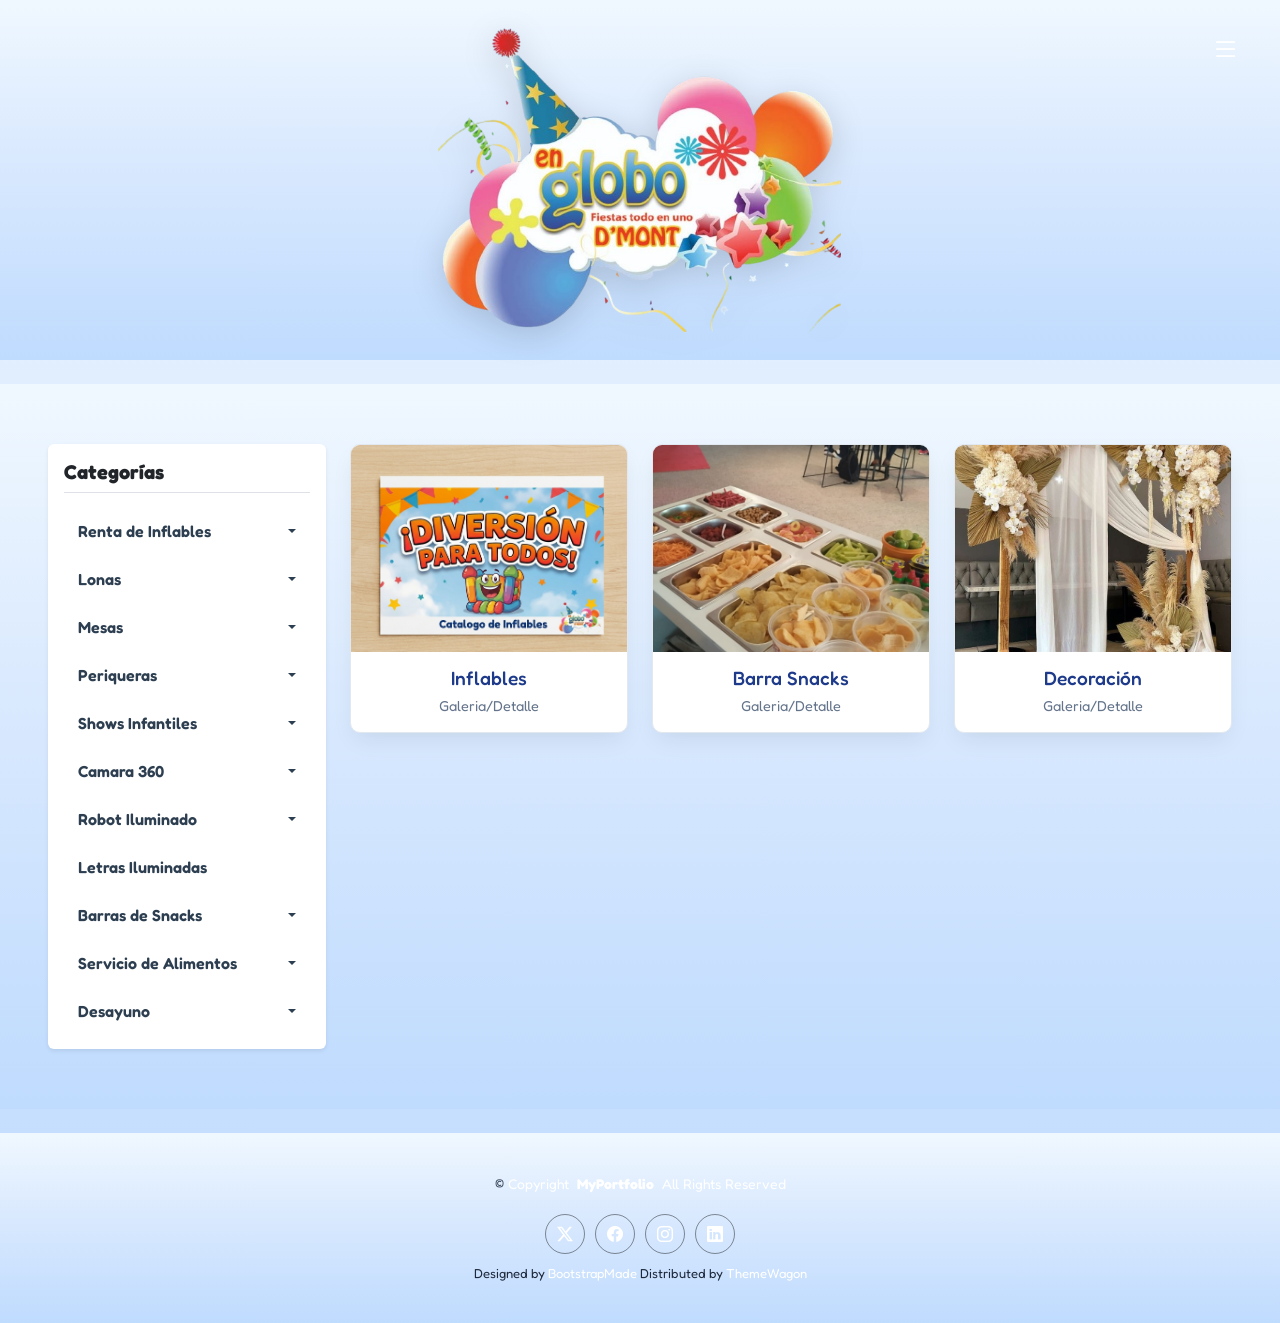
==== commit fe875258: "se ajusto el template, con un menu al lado izquierdo" ====
--- a/index.html
+++ b/index.html
@@ -4,9 +4,14 @@
 <head>
   <meta charset="utf-8">
   <meta content="width=device-width, initial-scale=1.0" name="viewport">
-  <title>Index - MyPortfolio Bootstrap Template</title>
+  <title>En Globo Fiestas</title>
   <meta name="description" content="">
   <meta name="keywords" content="">
+
+  <!-- Google Font: Fredoka (Estilo redondo infantil/festivo tipo logo) -->
+  <link rel="preconnect" href="https://fonts.googleapis.com">
+  <link rel="preconnect" href="https://fonts.gstatic.com" crossorigin>
+  <link href="https://fonts.googleapis.com/css2?family=Fredoka:wght@300..700&display=swap" rel="stylesheet">
 
   <!-- Favicons -->
   <link href="assets/img/favicon.png" rel="icon">
@@ -32,513 +37,227 @@
 <body class="index-page">
 
   <header id="header" class="header d-flex align-items-center sticky-top">
-    <div class="container-fluid  position-relative d-flex align-items-center justify-content-between">
-
-      <a href="index.html" class="logo d-flex align-items-center">
-        <!-- Uncomment the line below if you also wish to use an image logo -->
-        <!-- <img src="assets/img/logo.png" alt=""> -->
-        <h1 class="sitename">EnGloboFiestas</h1>
-      </a>
-
-      <nav id="navmenu" class="navmenu">
-        <ul>
-          <li><a href="index.html" class="active">Home</a></li>
-          <li><a href="about.html">About</a></li>
-          <li><a href="services.html">Services</a></li>
-          <li><a href="portfolio.html">Portfolio</a></li>
-          <li class="dropdown"><a href="#"><span>Dropdown</span> <i class="bi bi-chevron-down toggle-dropdown"></i></a>
-            <ul>
-              <li><a href="#">Dropdown 1</a></li>
-              <li class="dropdown"><a href="#"><span>Deep Dropdown</span> <i class="bi bi-chevron-down toggle-dropdown"></i></a>
-                <ul>
-                  <li><a href="#">Deep Dropdown 1</a></li>
-                  <li><a href="#">Deep Dropdown 2</a></li>
-                  <li><a href="#">Deep Dropdown 3</a></li>
-                  <li><a href="#">Deep Dropdown 4</a></li>
-                  <li><a href="#">Deep Dropdown 5</a></li>
-                </ul>
-              </li>
-              <li><a href="#">Dropdown 2</a></li>
-              <li><a href="#">Dropdown 3</a></li>
-              <li><a href="#">Dropdown 4</a></li>
+  <div class="container-fluid d-flex align-items-center justify-content-center position-relative">
+    
+    <!-- Logo Centrado (Revisado para alineación) -->
+    <a href="index.html" class="d-flex align-items-center justify-content-center logo-link-centrado">
+      <img src="assets/img/enGlobo/logoEnfiestasLogo.png" alt="EnGloboFiestas" class="logo-centrado-img">
+    </a>
+
+    <!-- Navegación a la derecha (Posición Absoluta) -->
+    <nav id="navmenu" class="navmenu">
+      <ul>
+        <li><a href="index.html" class="active">Home</a></li>
+        <li><a href="about.html">About</a></li>
+        <li><a href="services.html">Services</a></li>
+        <li><a href="portfolio.html">Portfolio</a></li>
+        <li><a href="contact.html">Contact</a></li>
+      </ul>
+      <i class="mobile-nav-toggle d-xl-none bi bi-list"></i>
+    </nav>
+  </div>
+</header>
+
+<main class="main my-4">
+  <section id="portfolio" class="portfolio section">
+    <div class="container-fluid px-lg-5">
+      <div class="row gy-4">
+        
+        <!-- COLUMNA IZQUIERDA: Menú Vertical Estático (Ocupa 3 de 12 columnas en PC) -->
+        <div class="col-lg-3 order-1">
+          <aside class="sidebar-vertical-menu p-3 rounded shadow-sm bg-white sticky-top" style="top: 100px; z-index: 99;">
+            <h5 class="fw-bold mb-3 border-bottom pb-2 text-dark">Categorías</h5>
+            <ul class="nav nav-pills flex-column gap-1">
+
+              <!-- Menú 1 -->
+              <li class="nav-item dropdown">
+                <a class="nav-link dropdown-toggle text-dark d-flex justify-content-between align-items-center" href="#" data-bs-toggle="dropdown" role="button" aria-expanded="false">
+                  Renta de Inflables
+                </a>
+                <ul class="dropdown-menu w-100">
+                  <li><a class="dropdown-item" href="portfolio-inflables.html#acuaticos">Toros Mecánicos</a></li>
+                  <li><a class="dropdown-item" href="portfolio-inflables.html#interactivos">Up down</a></li>
+                  <li><a class="dropdown-item" href="portfolio-inflables.html#castillos">Mesa hockey</a></li>
+                </ul>
+              </li>
+
+              <!-- Menú 2 -->
+              <li class="nav-item dropdown">
+                <a class="nav-link dropdown-toggle text-dark d-flex justify-content-between align-items-center" href="#" data-bs-toggle="dropdown" role="button" aria-expanded="false">
+                  Lonas
+                </a>
+                <ul class="dropdown-menu w-100">
+                  <li><a class="dropdown-item" href="portfolio-snacks.html#dulces">Carpas</a></li>
+                </ul>
+              </li>
+
+              <!-- Menú 3 -->
+              <li class="nav-item dropdown">
+                <a class="nav-link dropdown-toggle text-dark d-flex justify-content-between align-items-center" href="#" data-bs-toggle="dropdown" role="button" aria-expanded="false">
+                  Mesas
+                </a>
+                <ul class="dropdown-menu w-100">
+                  <li><a class="dropdown-item" href="portfolio-snacks.html#dulces">Sillas</a></li>
+                </ul>
+              </li>
+
+              <!-- Menú 4 -->
+              <li class="nav-item dropdown">
+                <a class="nav-link dropdown-toggle text-dark d-flex justify-content-between align-items-center" href="#" data-bs-toggle="dropdown" role="button" aria-expanded="false">
+                  Periqueras
+                </a>
+                <ul class="dropdown-menu w-100">
+                  <li><a class="dropdown-item" href="portfolio-snacks.html#dulces">Salas Lounge</a></li>
+                </ul>
+              </li>
+
+              <!-- Menú 5 -->
+              <li class="nav-item dropdown">
+                <a class="nav-link dropdown-toggle text-dark d-flex justify-content-between align-items-center" href="#" data-bs-toggle="dropdown" role="button" aria-expanded="false">
+                  Shows Infantiles
+                </a>
+                <ul class="dropdown-menu w-100">
+                  <li><a class="dropdown-item" href="portfolio-snacks.html#dulces">Payasos</a></li>
+                </ul>
+              </li>
+
+              <!-- Menú 6 -->
+              <li class="nav-item dropdown">
+                <a class="nav-link dropdown-toggle text-dark d-flex justify-content-between align-items-center" href="#" data-bs-toggle="dropdown" role="button" aria-expanded="false">
+                  Camara 360
+                </a>
+                <ul class="dropdown-menu w-100">
+                  <li><a class="dropdown-item" href="portfolio-snacks.html#dulces">Cabina Fotográfica</a></li>
+                </ul>
+              </li>
+
+              <!-- Menú 7 -->
+              <li class="nav-item dropdown">
+                <a class="nav-link dropdown-toggle text-dark d-flex justify-content-between align-items-center" href="#" data-bs-toggle="dropdown" role="button" aria-expanded="false">
+                  Robot Iluminado
+                </a>
+                <ul class="dropdown-menu w-100">
+                  <li><a class="dropdown-item" href="portfolio-snacks.html#dulces">Cabezones</a></li>
+                  <li><a class="dropdown-item" href="portfolio-snacks.html#dulces">Zanqueros</a></li>
+                </ul>
+              </li>
+
+              <!-- Enlace Normal -->
+              <li class="nav-item">
+                <a class="nav-link text-dark" href="#">Letras Iluminadas</a>
+              </li>
+
+              <!-- Menú 8 -->
+              <li class="nav-item dropdown">
+                <a class="nav-link dropdown-toggle text-dark d-flex justify-content-between align-items-center" href="#" data-bs-toggle="dropdown" role="button" aria-expanded="false">
+                  Barras de Snacks
+                </a>
+                <ul class="dropdown-menu w-100">
+                  <li><a class="dropdown-item" href="portfolio-snacks.html#dulces">Esquites</a></li>
+                  <li><a class="dropdown-item" href="portfolio-snacks.html#dulces">Dorilocos</a></li>
+                  <li><a class="dropdown-item" href="portfolio-snacks.html#dulces">Elotes</a></li>
+                  <li><a class="dropdown-item" href="portfolio-snacks.html#dulces">Snaks</a></li>
+                  <li><a class="dropdown-item" href="portfolio-snacks.html#dulces">Maruchan</a></li>
+                  <li><a class="dropdown-item" href="portfolio-snacks.html#dulces">Postres</a></li>
+                  <li><a class="dropdown-item" href="portfolio-snacks.html#dulces">Bebidas</a></li>
+                  <li><a class="dropdown-item" href="portfolio-snacks.html#dulces">Mini hotcakes</a></li>
+                </ul>
+              </li>
+
+              <!-- Menú 9 -->
+              <li class="nav-item dropdown">
+                <a class="nav-link dropdown-toggle text-dark d-flex justify-content-between align-items-center" href="#" data-bs-toggle="dropdown" role="button" aria-expanded="false">
+                  Servicio de Alimentos
+                </a>
+                <ul class="dropdown-menu w-100">
+                  <li><a class="dropdown-item" href="portfolio-snacks.html#dulces">Taquizas de guisados</a></li>
+                  <li><a class="dropdown-item" href="portfolio-snacks.html#dulces">Tacos al pastor</a></li>
+                  <li><a class="dropdown-item" href="portfolio-snacks.html#dulces">Menu en tres tiempos</a></li>
+                  <li><a class="dropdown-item" href="portfolio-snacks.html#dulces">Mixiotes</a></li>
+                  <li><a class="dropdown-item" href="portfolio-snacks.html#dulces">Carnitas</a></li>
+                  <li><a class="dropdown-item" href="portfolio-snacks.html#dulces">Barbacoa</a></li>
+                  <li><a class="dropdown-item" href="portfolio-snacks.html#dulces">Pozole</a></li>
+                  <li><a class="dropdown-item" href="portfolio-snacks.html#dulces">Parrilladas</a></li>
+                </ul>
+              </li>
+
+              <!-- Menú 10 -->
+              <li class="nav-item dropdown">
+                <a class="nav-link dropdown-toggle text-dark d-flex justify-content-between align-items-center" href="#" data-bs-toggle="dropdown" role="button" aria-expanded="false">
+                  Desayuno
+                </a>
+                <ul class="dropdown-menu w-100">
+                  <li><a class="dropdown-item" href="portfolio-snacks.html#dulces">Caffe brake</a></li>
+                </ul>
+              </li>
+
             </ul>
-          </li>
-          <li><a href="contact.html">Contact</a></li>
-        </ul>
-        <i class="mobile-nav-toggle d-xl-none bi bi-list"></i>
-      </nav>
-
-    </div>
-  </header>
-
-  <main class="main">
-
-    <!-- Portfolio Section -->
-    <section id="portfolio" class="portfolio section">
-
-      <div class="container">
-
-        <div class="isotope-layout" data-default-filter="*" data-layout="masonry" data-sort="original-order">
-
-          <div class="row align-items-center">
-            <div class="col-lg-7 portfolio-info">
-              <h3>Somos la mejor opción para tus eventos</h3>
-              <p>Visita una amplia gama de servicios, mobiliario y atracciones para organización de eventos y fiestas </p>
-            </div>
-            <div class="col-lg-5 text-center text-lg-end">
-              <ul class="portfolio-filters isotope-filters" data-aos="fade-up" data-aos-delay="100">
-                <li data-filter="*" class="filter-active">Todos</li>
-                <li data-filter=".filter-app">App</li>
-                <li data-filter=".filter-product">Inflables</li>
-                <li data-filter=".filter-branding">Barra de Snacks</li>
-                <li data-filter=".filter-books">Books</li>
-              </ul><!-- End Portfolio Filters -->
-            </div>
-          </div>
-
-          <div class="row gy-4 isotope-container" data-aos="fade-up" data-aos-delay="200" style="position: relative; height: 1344px;">
-
-            <div class="col-lg-4 col-md-6 portfolio-item isotope-item filter-app" style="position: absolute; left: 0px; top: 0px;">
-              <div class="portfolio-content h-100">
-                <img src="assets/img/enGlobo/inflables1/i1.jpeg" class="img-fluid" alt="">
-                <div class="portfolio-info">
+          </aside>
+        </div>
+
+        <!-- COLUMNA DERECHA: Tarjetas del Portafolio (Ocupa 9 de 12 columnas en PC) -->
+        <div class="col-lg-9 order-2">
+          <div class="row gy-4 isotope-container" data-aos="fade-up" data-aos-delay="200">
+            
+            <!-- Ítem 1 (Inflables) -->
+            <div class="col-lg-4 col-md-6 portfolio-item isotope-item filter-app">
+              <div class="portfolio-wrap-azul">
+                <div class="portfolio-image-container">
+                  <img src="assets/img/enGlobo/inflable3.jpeg" class="img-fluid portfolio-content-img" alt="Inflable">
+                  <a href="portfolio-inflables.html" title="Ver detalles" class="portfolio-info-hover portfolio-link"></a>
+                </div>
+                <div class="portfolio-info-text">
                   <h4>Inflables</h4>
                   <p>Galeria/Detalle</p>
-                  <div>
-                    <a href="assets/img/enGlobo/inflables1/i1.jpeg" title="App 1" data-gallery="portfolio-gallery-app" class="glightbox preview-link"><i class="bi bi-zoom-in"></i></a>
-                    <a href="portfolio-details.html" title="More Details" class="details-link"><i class="bi bi-link-45deg"></i></a>
-                  </div>
                 </div>
               </div>
             </div><!-- End Portfolio Item -->
 
-            <div class="col-lg-4 col-md-6 portfolio-item isotope-item filter-product" style="position: absolute; left: 440px; top: 0px;">
-              <div class="portfolio-content h-100">
-                <img src="assets/img/enGlobo/barraSnacks/bs1.jpeg" class="img-fluid" alt="">
-                <div class="portfolio-info">
+            <!-- Ítem 2 (Barra Snacks) -->
+            <div class="col-lg-4 col-md-6 portfolio-item isotope-item filter-product">
+              <div class="portfolio-wrap-azul">
+                <div class="portfolio-image-container">
+                  <img src="assets/img/enGlobo/barraSnacks/bs1.jpeg" class="img-fluid portfolio-content-img" alt="Barra Snacks">
+                  <div class="portfolio-info-hover">
+                    <div>
+                      <a href="assets/img/enGlobo/barraSnacks/bs1.jpeg" title="Barra Snacks" data-gallery="portfolio-barraSnacks" class="glightbox preview-link-azul"><i class="bi bi-zoom-in"></i></a>
+                      <a href="portfolio-barraSnacks.html" title="More Details" class="details-link-azul"><i class="bi bi-link-45deg"></i></a>
+                    </div>
+                  </div>
+                </div>
+                <div class="portfolio-info-text">
                   <h4>Barra Snacks</h4>
                   <p>Galeria/Detalle</p>
-                  <div>
-                    <a href="assets/img/enGlobo/barraSnacks/bs1.jpeg" title="Barra Snacks" data-gallery="portfolio-barraSnacks" class="glightbox preview-link"><i class="bi bi-zoom-in"></i></a>
-                    <a href="portfolio-barraSnacks.html" title="More Details" class="details-link"><i class="bi bi-link-45deg"></i></a>
-                  </div>
                 </div>
               </div>
             </div><!-- End Portfolio Item -->
 
-            <div class="col-lg-4 col-md-6 portfolio-item isotope-item filter-branding" style="position: absolute; left: 880px; top: 0px;">
-              <div class="portfolio-content h-100">
-                <img src="assets/img/enGlobo/decoracion/dec1.jpeg" class="img-fluid" alt="">
-                <div class="portfolio-info">
-                  <h4>Branding 1</h4>
-                  <p>Lorem ipsum</p>
-                  <div>
-                    <a href="assets/img/enGlobo/decoracion/dec1.jpeg" title="Branding 1" data-gallery="portfolio-decoracion" class="glightbox preview-link"><i class="bi bi-zoom-in"></i></a>
-                    <a href="portfolio-decoracion.html" title="More Details" class="details-link"><i class="bi bi-link-45deg"></i></a>
+            <!-- Ítem 3 (Decoración) -->
+            <div class="col-lg-4 col-md-6 portfolio-item isotope-item filter-branding">
+              <div class="portfolio-wrap-azul">
+                <div class="portfolio-image-container">
+                  <img src="assets/img/enGlobo/decoracion/dec1.jpeg" class="img-fluid portfolio-content-img" alt="Decoración">
+                  <div class="portfolio-info-hover">
+                    <div>
+                      <a href="assets/img/enGlobo/decoracion/dec1.jpeg" title="Decoración" data-gallery="portfolio-decoracion" class="glightbox preview-link-azul"><i class="bi bi-zoom-in"></i></a>
+                      <a href="portfolio-decoracion.html" title="More Details" class="details-link-azul"><i class="bi bi-link-45deg"></i></a>
+                    </div>
                   </div>
+                </div>
+                <div class="portfolio-info-text">
+                  <h4>Decoración</h4>
+                  <p>Galeria/Detalle</p>
                 </div>
               </div>
             </div><!-- End Portfolio Item -->
 
-            <div class="col-lg-4 col-md-6 portfolio-item isotope-item filter-books" style="position: absolute; left: 0px; top: 336px;">
-              <div class="portfolio-content h-100">
-                <img src="assets/img/portfolio/books-1.jpg" class="img-fluid" alt="">
-                <div class="portfolio-info">
-                  <h4>Books 1</h4>
-                  <p>Lorem ipsum</p>
-                  <div>
-                    <a href="assets/img/portfolio/books-1.jpg" title="Branding 1" data-gallery="portfolio-gallery-book" class="glightbox preview-link"><i class="bi bi-zoom-in"></i></a>
-                    <a href="portfolio-details.html" title="More Details" class="details-link"><i class="bi bi-link-45deg"></i></a>
-                  </div>
-                </div>
-              </div>
-            </div><!-- End Portfolio Item -->
-
-            <div class="col-lg-4 col-md-6 portfolio-item isotope-item filter-app" style="position: absolute; left: 440px; top: 336px;">
-              <div class="portfolio-content h-100">
-                <img src="assets/img/portfolio/app-2.jpg" class="img-fluid" alt="">
-                <div class="portfolio-info">
-                  <h4>App 2</h4>
-                  <p>Lorem ipsum</p>
-                  <div>
-                    <a href="assets/img/portfolio/app-2.jpg" title="App 2" data-gallery="portfolio-gallery-app" class="glightbox preview-link"><i class="bi bi-zoom-in"></i></a>
-                    <a href="portfolio-details.html" title="More Details" class="details-link"><i class="bi bi-link-45deg"></i></a>
-                  </div>
-                </div>
-              </div>
-            </div><!-- End Portfolio Item -->
-
-            <div class="col-lg-4 col-md-6 portfolio-item isotope-item filter-product" style="position: absolute; left: 880px; top: 336px;">
-              <div class="portfolio-content h-100">
-                <img src="assets/img/portfolio/product-2.jpg" class="img-fluid" alt="">
-                <div class="portfolio-info">
-                  <h4>Product 2</h4>
-                  <p>Lorem ipsum</p>
-                  <div>
-                    <a href="assets/img/portfolio/product-2.jpg" title="Product 2" data-gallery="portfolio-gallery-product" class="glightbox preview-link"><i class="bi bi-zoom-in"></i></a>
-                    <a href="portfolio-details.html" title="More Details" class="details-link"><i class="bi bi-link-45deg"></i></a>
-                  </div>
-                </div>
-              </div>
-            </div><!-- End Portfolio Item -->
-
-            <div class="col-lg-4 col-md-6 portfolio-item isotope-item filter-branding" style="position: absolute; left: 0px; top: 672px;">
-              <div class="portfolio-content h-100">
-                <img src="assets/img/portfolio/branding-2.jpg" class="img-fluid" alt="">
-                <div class="portfolio-info">
-                  <h4>Branding 2</h4>
-                  <p>Lorem ipsum</p>
-                  <div>
-                    <a href="assets/img/portfolio/branding-2.jpg" title="Branding 2" data-gallery="portfolio-gallery-branding" class="glightbox preview-link"><i class="bi bi-zoom-in"></i></a>
-                    <a href="portfolio-details.html" title="More Details" class="details-link"><i class="bi bi-link-45deg"></i></a>
-                  </div>
-                </div>
-              </div>
-            </div><!-- End Portfolio Item -->
-
-            <div class="col-lg-4 col-md-6 portfolio-item isotope-item filter-books" style="position: absolute; left: 440px; top: 672px;">
-              <div class="portfolio-content h-100">
-                <img src="assets/img/portfolio/books-2.jpg" class="img-fluid" alt="">
-                <div class="portfolio-info">
-                  <h4>Books 2</h4>
-                  <p>Lorem ipsum</p>
-                  <div>
-                    <a href="assets/img/portfolio/books-2.jpg" title="Branding 2" data-gallery="portfolio-gallery-book" class="glightbox preview-link"><i class="bi bi-zoom-in"></i></a>
-                    <a href="portfolio-details.html" title="More Details" class="details-link"><i class="bi bi-link-45deg"></i></a>
-                  </div>
-                </div>
-              </div>
-            </div><!-- End Portfolio Item -->
-
-            <div class="col-lg-4 col-md-6 portfolio-item isotope-item filter-app" style="position: absolute; left: 880px; top: 672px;">
-              <div class="portfolio-content h-100">
-                <img src="assets/img/portfolio/app-3.jpg" class="img-fluid" alt="">
-                <div class="portfolio-info">
-                  <h4>App 3</h4>
-                  <p>Lorem ipsum</p>
-                  <div>
-                    <a href="assets/img/portfolio/app-3.jpg" title="App 3" data-gallery="portfolio-gallery-app" class="glightbox preview-link"><i class="bi bi-zoom-in"></i></a>
-                    <a href="portfolio-details.html" title="More Details" class="details-link"><i class="bi bi-link-45deg"></i></a>
-                  </div>
-                </div>
-              </div>
-            </div><!-- End Portfolio Item -->
-
-            <div class="col-lg-4 col-md-6 portfolio-item isotope-item filter-product" style="position: absolute; left: 0px; top: 1008px;">
-              <div class="portfolio-content h-100">
-                <img src="assets/img/portfolio/product-3.jpg" class="img-fluid" alt="">
-                <div class="portfolio-info">
-                  <h4>Product 3</h4>
-                  <p>Lorem ipsum</p>
-                  <div>
-                    <a href="assets/img/portfolio/product-3.jpg" title="Product 3" data-gallery="portfolio-gallery-product" class="glightbox preview-link"><i class="bi bi-zoom-in"></i></a>
-                    <a href="portfolio-details.html" title="More Details" class="details-link"><i class="bi bi-link-45deg"></i></a>
-                  </div>
-                </div>
-              </div>
-            </div><!-- End Portfolio Item -->
-
-            <div class="col-lg-4 col-md-6 portfolio-item isotope-item filter-branding" style="position: absolute; left: 440px; top: 1008px;">
-              <div class="portfolio-content h-100">
-                <img src="assets/img/portfolio/branding-3.jpg" class="img-fluid" alt="">
-                <div class="portfolio-info">
-                  <h4>Branding 3</h4>
-                  <p>Lorem ipsum</p>
-                  <div>
-                    <a href="assets/img/portfolio/branding-3.jpg" title="Branding 2" data-gallery="portfolio-gallery-branding" class="glightbox preview-link"><i class="bi bi-zoom-in"></i></a>
-                    <a href="portfolio-details.html" title="More Details" class="details-link"><i class="bi bi-link-45deg"></i></a>
-                  </div>
-                </div>
-              </div>
-            </div><!-- End Portfolio Item -->
-
-            <div class="col-lg-4 col-md-6 portfolio-item isotope-item filter-books" style="position: absolute; left: 880px; top: 1008px;">
-              <div class="portfolio-content h-100">
-                <img src="assets/img/portfolio/books-3.jpg" class="img-fluid" alt="">
-                <div class="portfolio-info">
-                  <h4>Books 3</h4>
-                  <p>Lorem ipsum</p>
-                  <div>
-                    <a href="assets/img/portfolio/books-3.jpg" title="Branding 3" data-gallery="portfolio-gallery-book" class="glightbox preview-link"><i class="bi bi-zoom-in"></i></a>
-                    <a href="portfolio-details.html" title="More Details" class="details-link"><i class="bi bi-link-45deg"></i></a>
-                  </div>
-                </div>
-              </div>
-            </div><!-- End Portfolio Item -->
-
           </div><!-- End Portfolio Container -->
-
         </div>
 
       </div>
-
-    </section><!-- /Portfolio Section -->
-
-    <!-- Clients Section -->
-    <section id="clients" class="clients section light-background">
-
-      <!-- Section Title -->
-      <div class="container section-title" data-aos="fade-up">
-        <h2>My Clients</h2>
-        <p>Necessitatibus eius consequatur ex aliquid fuga eum quidem sint consectetur velit</p>
-      </div><!-- End Section Title -->
-
-      <div class="container" data-aos="fade-up" data-aos-delay="100">
-
-        <div class="swiper init-swiper">
-          <script type="application/json" class="swiper-config">
-            {
-              "loop": true,
-              "speed": 600,
-              "autoplay": {
-                "delay": 5000
-              },
-              "slidesPerView": "auto",
-              "pagination": {
-                "el": ".swiper-pagination",
-                "type": "bullets",
-                "clickable": true
-              },
-              "breakpoints": {
-                "320": {
-                  "slidesPerView": 2,
-                  "spaceBetween": 40
-                },
-                "480": {
-                  "slidesPerView": 3,
-                  "spaceBetween": 60
-                },
-                "640": {
-                  "slidesPerView": 4,
-                  "spaceBetween": 80
-                },
-                "992": {
-                  "slidesPerView": 6,
-                  "spaceBetween": 120
-                }
-              }
-            }
-          </script>
-          <div class="swiper-wrapper align-items-center">
-            <div class="swiper-slide"><img src="assets/img/clients/client-1.png" class="img-fluid" alt=""></div>
-            <div class="swiper-slide"><img src="assets/img/clients/client-2.png" class="img-fluid" alt=""></div>
-            <div class="swiper-slide"><img src="assets/img/clients/client-3.png" class="img-fluid" alt=""></div>
-            <div class="swiper-slide"><img src="assets/img/clients/client-4.png" class="img-fluid" alt=""></div>
-            <div class="swiper-slide"><img src="assets/img/clients/client-5.png" class="img-fluid" alt=""></div>
-            <div class="swiper-slide"><img src="assets/img/clients/client-6.png" class="img-fluid" alt=""></div>
-            <div class="swiper-slide"><img src="assets/img/clients/client-7.png" class="img-fluid" alt=""></div>
-            <div class="swiper-slide"><img src="assets/img/clients/client-8.png" class="img-fluid" alt=""></div>
-          </div>
-          <div class="swiper-pagination"></div>
-        </div>
-
-      </div>
-
-    </section><!-- /Clients Section -->
-
-    <!-- Services Section -->
-    <section id="services" class="services section">
-
-      <!-- Section Title -->
-      <div class="container section-title" data-aos="fade-up">
-        <h2>Services</h2>
-        <p>Necessitatibus eius consequatur ex aliquid fuga eum quidem sint consectetur velit</p>
-      </div><!-- End Section Title -->
-
-      <div class="container">
-
-        <div class="row gy-4">
-
-          <div class="col-lg-4 col-md-6" data-aos="fade-up" data-aos-delay="100">
-            <div class="service-item  position-relative">
-              <div class="icon">
-                <i class="bi bi-activity"></i>
-              </div>
-              <h3>Nesciunt Mete</h3>
-              <p>Provident nihil minus qui consequatur non omnis maiores. Eos accusantium minus dolores iure perferendis tempore et consequatur.</p>
-              <a href="service-details.html" class="readmore stretched-link">Read more <i class="bi bi-arrow-right"></i></a>
-            </div>
-          </div><!-- End Service Item -->
-
-          <div class="col-lg-4 col-md-6" data-aos="fade-up" data-aos-delay="200">
-            <div class="service-item position-relative">
-              <div class="icon">
-                <i class="bi bi-broadcast"></i>
-              </div>
-              <h3>Eosle Commodi</h3>
-              <p>Ut autem aut autem non a. Sint sint sit facilis nam iusto sint. Libero corrupti neque eum hic non ut nesciunt dolorem.</p>
-              <a href="service-details.html" class="readmore stretched-link">Read more <i class="bi bi-arrow-right"></i></a>
-            </div>
-          </div><!-- End Service Item -->
-
-          <div class="col-lg-4 col-md-6" data-aos="fade-up" data-aos-delay="300">
-            <div class="service-item position-relative">
-              <div class="icon">
-                <i class="bi bi-easel"></i>
-              </div>
-              <h3>Ledo Markt</h3>
-              <p>Ut excepturi voluptatem nisi sed. Quidem fuga consequatur. Minus ea aut. Vel qui id voluptas adipisci eos earum corrupti.</p>
-              <a href="service-details.html" class="readmore stretched-link">Read more <i class="bi bi-arrow-right"></i></a>
-            </div>
-          </div><!-- End Service Item -->
-
-          <div class="col-lg-4 col-md-6" data-aos="fade-up" data-aos-delay="400">
-            <div class="service-item position-relative">
-              <div class="icon">
-                <i class="bi bi-bounding-box-circles"></i>
-              </div>
-              <h3>Asperiores Commodit</h3>
-              <p>Non et temporibus minus omnis sed dolor esse consequatur. Cupiditate sed error ea fuga sit provident adipisci neque.</p>
-              <a href="service-details.html" class="readmore stretched-link">Read more <i class="bi bi-arrow-right"></i></a>
-            </div>
-          </div><!-- End Service Item -->
-
-          <div class="col-lg-4 col-md-6" data-aos="fade-up" data-aos-delay="500">
-            <div class="service-item position-relative">
-              <div class="icon">
-                <i class="bi bi-calendar4-week"></i>
-              </div>
-              <h3>Velit Doloremque</h3>
-              <p>Cumque et suscipit saepe. Est maiores autem enim facilis ut aut ipsam corporis aut. Sed animi at autem alias eius labore.</p>
-              <a href="service-details.html" class="readmore stretched-link">Read more <i class="bi bi-arrow-right"></i></a>
-            </div>
-          </div><!-- End Service Item -->
-
-          <div class="col-lg-4 col-md-6" data-aos="fade-up" data-aos-delay="600">
-            <div class="service-item position-relative">
-              <div class="icon">
-                <i class="bi bi-chat-square-text"></i>
-              </div>
-              <h3>Dolori Architecto</h3>
-              <p>Hic molestias ea quibusdam eos. Fugiat enim doloremque aut neque non et debitis iure. Corrupti recusandae ducimus enim.</p>
-              <a href="service-details.html" class="readmore stretched-link">Read more <i class="bi bi-arrow-right"></i></a>
-            </div>
-          </div><!-- End Service Item -->
-
-        </div>
-
-      </div>
-
-    </section><!-- /Services Section -->
-
-    <!-- Testimonials Section -->
-    <section id="testimonials" class="testimonials section">
-
-      <!-- Section Title -->
-      <div class="container section-title" data-aos="fade-up">
-        <h2>Testimonials</h2>
-        <p>Necessitatibus eius consequatur ex aliquid fuga eum quidem sint consectetur velit</p>
-      </div><!-- End Section Title -->
-
-      <div class="container" data-aos="fade-up" data-aos-delay="100">
-
-        <div class="swiper init-swiper">
-          <script type="application/json" class="swiper-config">
-            {
-              "loop": true,
-              "speed": 600,
-              "autoplay": {
-                "delay": 5000
-              },
-              "slidesPerView": "auto",
-              "pagination": {
-                "el": ".swiper-pagination",
-                "type": "bullets",
-                "clickable": true
-              }
-            }
-          </script>
-          <div class="swiper-wrapper">
-
-            <div class="swiper-slide">
-              <div class="testimonial-item">
-                <img src="assets/img/testimonials/testimonials-1.jpg" class="testimonial-img" alt="">
-                <h3>Saul Goodman</h3>
-                <h4>Ceo &amp; Founder</h4>
-                <div class="stars">
-                  <i class="bi bi-star-fill"></i><i class="bi bi-star-fill"></i><i class="bi bi-star-fill"></i><i class="bi bi-star-fill"></i><i class="bi bi-star-fill"></i>
-                </div>
-                <p>
-                  <i class="bi bi-quote quote-icon-left"></i>
-                  <span>Proin iaculis purus consequat sem cure digni ssim donec porttitora entum suscipit rhoncus. Accusantium quam, ultricies eget id, aliquam eget nibh et. Maecen aliquam, risus at semper.</span>
-                  <i class="bi bi-quote quote-icon-right"></i>
-                </p>
-              </div>
-            </div><!-- End testimonial item -->
-
-            <div class="swiper-slide">
-              <div class="testimonial-item">
-                <img src="assets/img/testimonials/testimonials-2.jpg" class="testimonial-img" alt="">
-                <h3>Sara Wilsson</h3>
-                <h4>Designer</h4>
-                <div class="stars">
-                  <i class="bi bi-star-fill"></i><i class="bi bi-star-fill"></i><i class="bi bi-star-fill"></i><i class="bi bi-star-fill"></i><i class="bi bi-star-fill"></i>
-                </div>
-                <p>
-                  <i class="bi bi-quote quote-icon-left"></i>
-                  <span>Export tempor illum tamen malis malis eram quae irure esse labore quem cillum quid cillum eram malis quorum velit fore eram velit sunt aliqua noster fugiat irure amet legam anim culpa.</span>
-                  <i class="bi bi-quote quote-icon-right"></i>
-                </p>
-              </div>
-            </div><!-- End testimonial item -->
-
-            <div class="swiper-slide">
-              <div class="testimonial-item">
-                <img src="assets/img/testimonials/testimonials-3.jpg" class="testimonial-img" alt="">
-                <h3>Jena Karlis</h3>
-                <h4>Store Owner</h4>
-                <div class="stars">
-                  <i class="bi bi-star-fill"></i><i class="bi bi-star-fill"></i><i class="bi bi-star-fill"></i><i class="bi bi-star-fill"></i><i class="bi bi-star-fill"></i>
-                </div>
-                <p>
-                  <i class="bi bi-quote quote-icon-left"></i>
-                  <span>Enim nisi quem export duis labore cillum quae magna enim sint quorum nulla quem veniam duis minim tempor labore quem eram duis noster aute amet eram fore quis sint minim.</span>
-                  <i class="bi bi-quote quote-icon-right"></i>
-                </p>
-              </div>
-            </div><!-- End testimonial item -->
-
-            <div class="swiper-slide">
-              <div class="testimonial-item">
-                <img src="assets/img/testimonials/testimonials-4.jpg" class="testimonial-img" alt="">
-                <h3>Matt Brandon</h3>
-                <h4>Freelancer</h4>
-                <div class="stars">
-                  <i class="bi bi-star-fill"></i><i class="bi bi-star-fill"></i><i class="bi bi-star-fill"></i><i class="bi bi-star-fill"></i><i class="bi bi-star-fill"></i>
-                </div>
-                <p>
-                  <i class="bi bi-quote quote-icon-left"></i>
-                  <span>Fugiat enim eram quae cillum dolore dolor amet nulla culpa multos export minim fugiat minim velit minim dolor enim duis veniam ipsum anim magna sunt elit fore quem dolore labore illum veniam.</span>
-                  <i class="bi bi-quote quote-icon-right"></i>
-                </p>
-              </div>
-            </div><!-- End testimonial item -->
-
-            <div class="swiper-slide">
-              <div class="testimonial-item">
-                <img src="assets/img/testimonials/testimonials-5.jpg" class="testimonial-img" alt="">
-                <h3>John Larson</h3>
-                <h4>Entrepreneur</h4>
-                <div class="stars">
-                  <i class="bi bi-star-fill"></i><i class="bi bi-star-fill"></i><i class="bi bi-star-fill"></i><i class="bi bi-star-fill"></i><i class="bi bi-star-fill"></i>
-                </div>
-                <p>
-                  <i class="bi bi-quote quote-icon-left"></i>
-                  <span>Quis quorum aliqua sint quem legam fore sunt eram irure aliqua veniam tempor noster veniam enim culpa labore duis sunt culpa nulla illum cillum fugiat legam esse veniam culpa fore nisi cillum quid.</span>
-                  <i class="bi bi-quote quote-icon-right"></i>
-                </p>
-              </div>
-            </div><!-- End testimonial item -->
-
-          </div>
-          <div class="swiper-pagination"></div>
-        </div>
-
-      </div>
-
-    </section><!-- /Testimonials Section -->
-
-  </main>
+    </div>
+  </section>
+</main>
 
   <footer id="footer" class="footer light-background">
 
@@ -581,6 +300,7 @@
   <!-- Main JS File -->
   <script src="assets/js/main.js"></script>
 
+
 </body>
 
 </html>
--- a/assets/css/main.css
+++ b/assets/css/main.css
@@ -421,7 +421,7 @@
 .page-title {
   color: var(--default-color);
   background-color: var(--background-color);
-  padding: 120px 0;
+  /*padding: 120px 0;*/
   text-align: center;
   position: relative;
 }
@@ -1285,7 +1285,7 @@
 
 /* Fija la altura del contenedor del slide y centra su contenido */
 .portfolio-details .swiper-slide {
-  height: 450px; /* Ajusta este valor según la altura deseada */
+  height: 550px; /* Ajusta este valor según la altura deseada */
   display: flex;
   align-items: center;
   justify-content: center;
@@ -1296,6 +1296,405 @@
 .portfolio-details .swiper-slide img {
   width: 100%;
   height: 100%;
-  object-fit: cover; /* Recorta los bordes para llenar el espacio sin deformar */
+  object-fit: contain; /* Recorta los bordes para llenar el espacio sin deformar */
   border-radius: 8px; /* Opcional: bordes redondeados */
+}
+
+
+
+
+
+/* ============================================================
+   REVISIÓN GLOBAL: Fondo Azul para Toda la Página
+   ============================================================ */
+body, 
+.index-page, 
+main,
+section, 
+.header, 
+.footer,
+.light-background {
+  background-color: #0d6efd !important; /* Azul Bootstrap (ajusta HEX si quieres) */
+  color: #ffffff !important;
+}
+
+/* Títulos y textos generales visibles */
+h1, h2, h3, h4, h5, h6, 
+p, span, a, 
+.sitename, 
+.section-title h2, 
+.section-title p {
+  color: #ffffff !important;
+}
+
+/* ============================================================
+   SOLUCIÓN AL LOGO CENTRADO
+   ============================================================ */
+#header .container-fluid {
+  justify-content: center !important;
+  position: relative;
+  padding: 10px 0;
+}
+
+/*.logo-centrado-img {
+  max-height: 50px; 
+  height: auto;
+  display: block;
+}*/
+
+/* Navegación a la derecha */
+#header .navmenu {
+  position: absolute !important;
+  right: 20px;
+  background-color: transparent !important;
+}
+
+.navmenu a, .navmenu a:focus {
+  color: #ffffff !important;
+}
+
+.navmenu a:hover, .navmenu .active {
+  color: #ffd700 !important; /* Dorado en hover */
+}
+
+/* ============================================================
+   SOLUCIÓN AL HOVER DE IMAGEN EN PORTAFOLIO (CORRECCIÓN PEDIDA)
+   ============================================================ */
+   
+/* Contenedor de la tarjeta azul completa */
+.portfolio-wrap-azul {
+  background-color: #0b5ed7; /* Azul un poco más oscuro para la tarjeta */
+  border-radius: 10px;
+  overflow: hidden;
+  box-shadow: 0 5px 15px rgba(0,0,0,0.3);
+  margin-bottom: 20px;
+}
+
+/* Contenedor estricto para imagen + hover (Mismo tamaño que la imagen) */
+.portfolio-image-container {
+  position: relative;
+  width: 100%;
+  aspect-ratio: 4 / 3; /* Ajusta la relación de aspecto si tus imágenes varían */
+  overflow: hidden;
+}
+
+/* Imagen que ocupa todo su contenedor */
+.portfolio-content-img {
+  width: 100%;
+  height: 100%;
+  object-fit: cover;
+}
+
+/* Superposición del hover: Solo cubre .portfolio-image-container */
+.portfolio-info-hover {
+  position: absolute;
+  top: 0;
+  left: 0;
+  width: 100%;
+  height: 100%;
+  background-color: rgba(0, 0, 0, 0.7); /* Capa oscura (mismo tono que en tu imagen) */
+  opacity: 0; /* Oculto por defecto */
+  transition: all 0.3s ease;
+  display: flex;
+  align-items: center;
+  justify-content: center;
+}
+
+/* Efecto hover en el contenedor de imagen */
+.portfolio-image-container:hover .portfolio-info-hover {
+  opacity: 1; /* Mostrar la capa oscura en hover */
+}
+
+/* Estilos de Iconos en el Hover */
+.preview-link-azul, .details-link-azul {
+  font-size: 24px;
+  color: rgba(255, 255, 255, 0.9);
+  margin: 0 10px;
+  transition: all 0.3s;
+  background: none;
+  border: none;
+  cursor: pointer;
+}
+
+.preview-link-azul:hover, .details-link-azul:hover {
+  color: #ffffff;
+}
+
+/* Contenedor de Texto (Debajo de la imagen, con fondo azul) */
+.portfolio-info-text {
+  padding: 15px;
+  text-align: center;
+}
+
+.portfolio-info-text h4 {
+  margin: 0 0 5px 0;
+  font-size: 1.2rem;
+  font-weight: 600;
+  color: #ffffff !important;
+}
+
+.portfolio-info-text p {
+  margin: 0;
+  font-size: 0.9rem;
+  color: rgba(255, 255, 255, 0.8) !important;
+}
+
+/* ============================================================
+   REVISIÓN DE SCROLL: Solución de Altura (Corrección anterior)
+   ============================================================ */
+html, body {
+  height: auto !important;
+  min-height: 100% !important;
+  overflow-x: hidden !important;
+  overflow-y: visible !important;
+}
+
+.isotope-container {
+  height: auto !important;
+  min-height: min-content !important;
+  overflow: visible !important;
+}
+
+.portfolio-item {
+  position: relative !important;
+  top: auto !important;
+  left: auto !important;
+}
+
+/* Ajustes para hacer el logo más grande */
+/*.logo-centrado-img {
+  max-height: 310px !important;
+  height: auto;
+  width: auto;
+  display: block;
+}*/
+
+/* Espaciado del header para acomodar el logo más grande */
+#header {
+  padding: 15px 0 !important;
+}
+
+/* Ocultar el texto del menú completamente si prefieres hacerlo desde CSS */
+/* 
+#navmenu ul {
+  display: none !important;
+}
+*/
+
+/* Oculta la lista de navegación en pantallas de escritorio (computadoras) */
+@media (min-width: 1200px) {
+  #navmenu ul {
+    display: none !important;
+  }
+  
+  /* Asegura que el ícono de hamburguesa esté alineado a la derecha */
+  .mobile-nav-toggle {
+    position: absolute;
+    right: 20px;
+    font-size: 28px;
+    color: #ffffff;
+    cursor: pointer;
+  }
+}
+
+/* Regla para mostrar el menú desplegable únicamente cuando se activa en móvil */
+body.mobile-nav-active #navmenu ul {
+  display: block !important;
+}
+
+/* Asegura que el ícono (hamburguesa o 'X') permanezca visible cuando el menú está abierto */
+body.mobile-nav-active .mobile-nav-toggle {
+  display: block !important;
+  position: fixed;
+  top: 20px;
+  right: 20px;
+  z-index: 9999;
+  font-size: 32px;
+  color: #271919 !important;
+  cursor: pointer;
+}
+
+/* Fuerza a que el contenedor del menú abierto no oculte el botón de cierre */
+.mobile-nav-toggle {
+  z-index: 9999;
+}
+
+/* Cambia la fuente de todo el sitio a la tipografía redondeada */
+body, 
+h1, h2, h3, h4, h5, h6, 
+p, span, a, li, button,
+.sitename, .navmenu a {
+  font-family: 'Fredoka', cursive, sans-serif !important;
+}
+
+/* Títulos principales (como "Somos la mejor opción...") con el tono amarillo/naranja del logo */
+h1, h2, h3, .section-title h2 {
+  color: #ffcc00 !important; /* Amarillo brillante del logo */
+  font-weight: 600 !important;
+  text-shadow: 1px 2px 4px rgba(0, 0, 0, 0.3); /* Sombra suave para destacar sobre azul */
+}
+
+/* Subtítulos y textos de tarjetas (como "Inflables", "Barra Snacks") */
+h4, .portfolio-info-text h4 {
+  color: #ffffff !important;
+  font-weight: 500 !important;
+}
+
+/* Párrafos e información secundaria */
+p, .portfolio-info-text p, .section-title p {
+  color: #ffffff !important;
+  font-weight: 400 !important;
+}
+
+/* Filtros activos del portafolio (Todos, Inflables, Snacks) */
+.portfolio-filters li {
+  font-family: 'Fredoka', cursive, sans-serif !important;
+  font-size: 1.1rem !important;
+  font-weight: 500 !important;
+  color: #ffffff !important;
+}
+
+.portfolio-filters li.filter-active,
+.portfolio-filters li:hover {
+  color: #ffcc00 !important; /* Resaltado amarillo estilo logo */
+  border-bottom: 3px solid #ffcc00 !important;
+}
+
+/*=====================================*/
+
+/* Fondo general con degradado suave y moderno */
+body, 
+.index-page, 
+main,
+section, 
+.header, 
+.footer,
+.light-background {
+  background: linear-gradient(180deg, #f0f8ff 0%, #dbeafe 40%, #bfdbfe 100%) !important;
+  color: #1e293b !important;
+}
+
+/* Sombra y realce para el logo centrado */
+.logo-centrado-img {
+  max-height: 310px !important;
+  height: auto;
+  width: auto;
+  display: block;
+  filter: drop-shadow(0px 8px 16px rgba(0, 0, 0, 0.15)); /* Sombra para despegar el logo del fondo */
+}
+
+/* Contrastes de lectura para títulos principales */
+h1, h2, h3, .section-title h2 {
+  color: #0f172a !important; /* Azul muy oscuro/casi negro para máxima lectura */
+  font-weight: 700 !important;
+  text-shadow: none !important;
+}
+
+/* Párrafos e información general */
+p, .section-title p {
+  color: #334155 !important;
+  font-weight: 400 !important;
+}
+
+/* Tarjetas del portafolio */
+.portfolio-wrap-azul {
+  background-color: #ffffff !important; /* Tarjeta blanca para resaltar la imagen y el texto */
+  border: 1px solid #e2e8f0;
+  box-shadow: 0 10px 25px -5px rgba(0, 0, 0, 0.08), 0 8px 10px -6px rgba(0, 0, 0, 0.01);
+}
+
+.portfolio-info-text h4 {
+  color: #1e3a8a !important; /* Azul rey oscuro para los títulos dentro de las tarjetas */
+}
+
+.portfolio-info-text p {
+  color: #64748b !important;
+}
+
+/* Filtros activos del portafolio */
+.portfolio-filters li {
+  color: #334155 !important;
+}
+
+.portfolio-filters li.filter-active,
+.portfolio-filters li:hover {
+  color: #0284c7 !important; /* Azul vibrante */
+  border-bottom: 3px solid #0284c7 !important;
+}
+
+/* COLOR DE LOS DROPDOWN */
+
+/* Color del texto del menú principal */
+.navbar-nav .nav-link {
+  color: #2c3e50 !important;
+  font-weight: 600;
+  font-size: 1.1rem;
+}
+
+/* Color al pasar el ratón por el menú principal */
+.navbar-nav .nav-link:hover,
+.navbar-nav .nav-link.active {
+  color: #0d6efd !important;
+}
+
+/* Opciones del menú desplegable */
+.navbar .dropdown-menu {
+  background-color: #ffffff !important;
+  border: 1px solid #e0e0e0;
+  box-shadow: 0px 6px 15px rgba(0, 0, 0, 0.15);
+}
+
+.navbar .dropdown-item {
+  color: #333333 !important;
+  font-weight: 500;
+  padding: 10px 20px;
+}
+
+/* Estado hover de las opciones del desplegable */
+.navbar .dropdown-item:hover {
+  background-color: #0d6efd !important;
+  color: #ffffff !important;
+}
+
+/* MENU LATERAL */
+
+/* Menú Lateral Vertical */
+.sidebar-vertical-menu .nav-link {
+  font-weight: 600;
+  color: #2c3e50 !important;
+  padding: 10px 14px;
+  border-radius: 6px;
+  transition: all 0.2s ease;
+}
+
+.sidebar-vertical-menu .nav-link:hover {
+  background-color: #f0f4f8;
+  color: #0d6efd !important;
+}
+
+/* Submenús desplegables integrados */
+.sidebar-vertical-menu .dropdown-menu {
+  border: 1px solid #e2e8f0;
+  box-shadow: 0px 4px 12px rgba(0, 0, 0, 0.08);
+  border-radius: 6px;
+  margin-top: 4px;
+}
+
+.sidebar-vertical-menu .dropdown-item {
+  font-weight: 500;
+  font-size: 0.95rem;
+  color: #4a5568 !important;
+  padding: 8px 16px;
+}
+
+.sidebar-vertical-menu .dropdown-item:hover {
+  background-color: #0d6efd !important;
+  color: #ffffff !important;
+}
+
+/* Opcional: Despliegue automático al pasar el mouse en computadoras */
+@media (min-width: 992px) {
+  .sidebar-vertical-menu .dropdown:hover > .dropdown-menu {
+    display: block;
+  }
 }
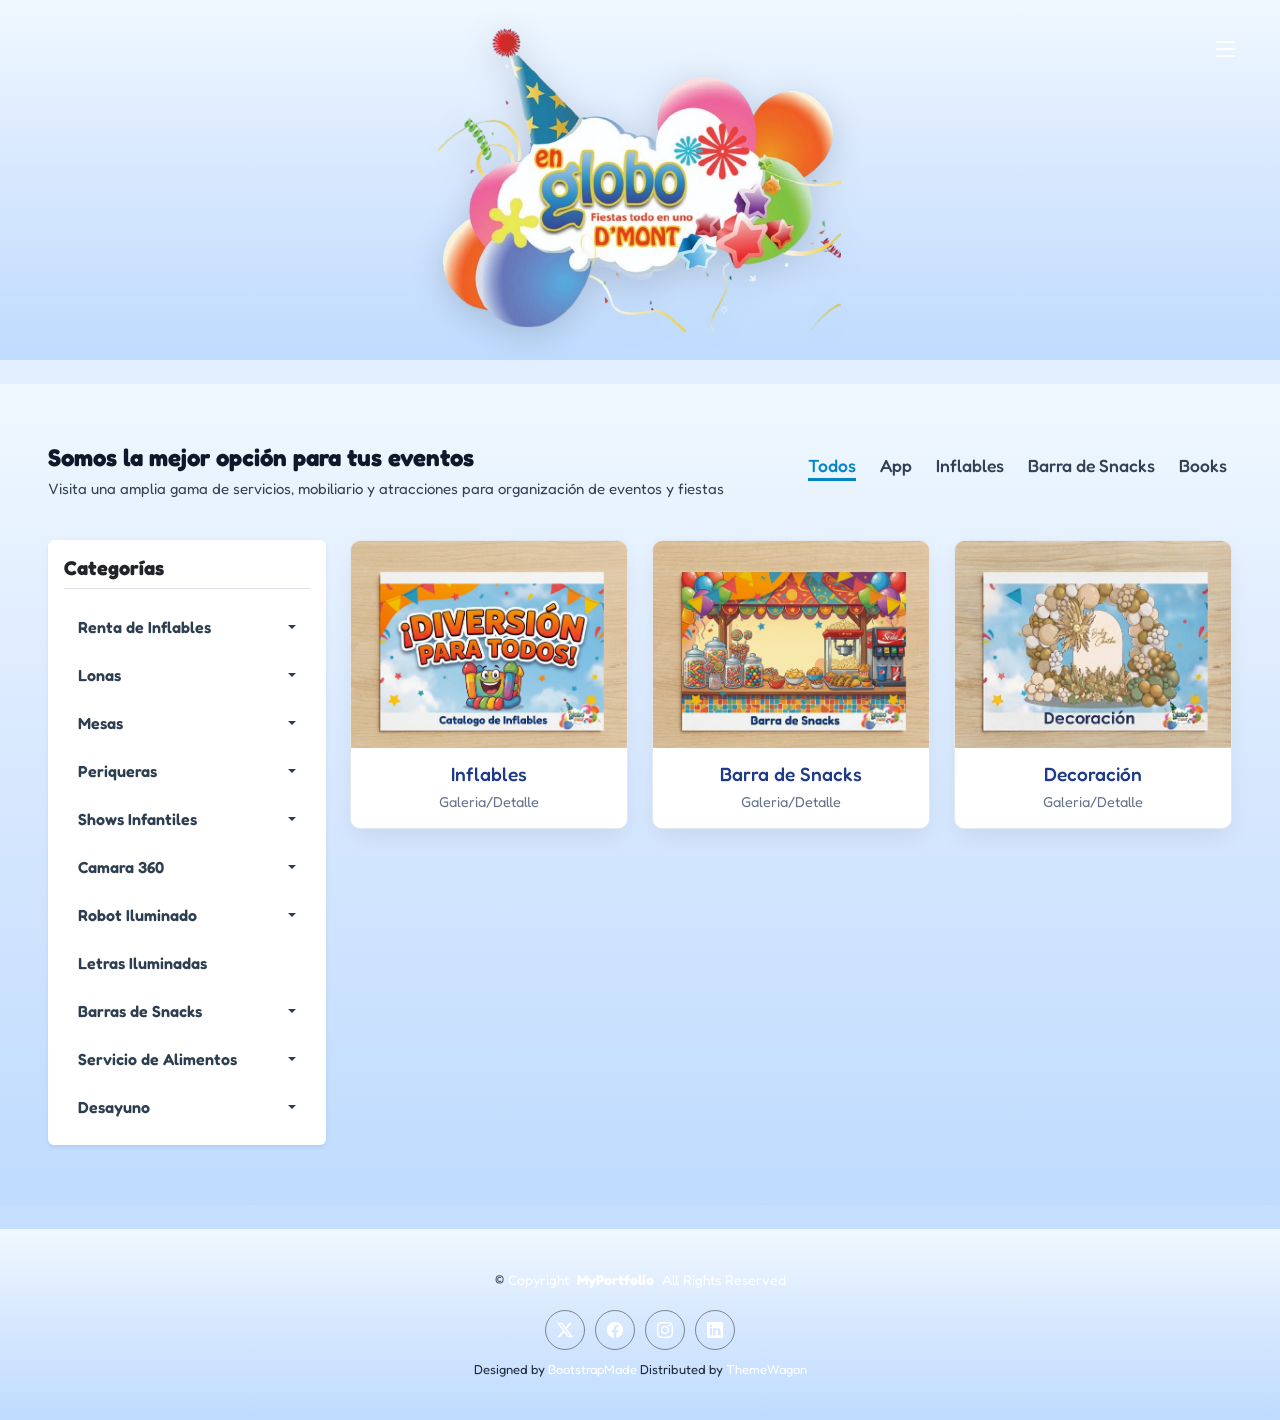
==== commit 7608d185: "primer preliminar con cambios del cliente para index" ====
--- a/index.html
+++ b/index.html
@@ -8,7 +8,7 @@
   <meta name="description" content="">
   <meta name="keywords" content="">
 
-  <!-- Google Font: Fredoka (Estilo redondo infantil/festivo tipo logo) -->
+  <!-- Google Font: Fredoka -->
   <link rel="preconnect" href="https://fonts.googleapis.com">
   <link rel="preconnect" href="https://fonts.gstatic.com" crossorigin>
   <link href="https://fonts.googleapis.com/css2?family=Fredoka:wght@300..700&display=swap" rel="stylesheet">
@@ -37,230 +37,233 @@
 <body class="index-page">
 
   <header id="header" class="header d-flex align-items-center sticky-top">
-  <div class="container-fluid d-flex align-items-center justify-content-center position-relative">
-    
-    <!-- Logo Centrado (Revisado para alineación) -->
-    <a href="index.html" class="d-flex align-items-center justify-content-center logo-link-centrado">
-      <img src="assets/img/enGlobo/logoEnfiestasLogo.png" alt="EnGloboFiestas" class="logo-centrado-img">
-    </a>
-
-    <!-- Navegación a la derecha (Posición Absoluta) -->
-    <nav id="navmenu" class="navmenu">
-      <ul>
-        <li><a href="index.html" class="active">Home</a></li>
-        <li><a href="about.html">About</a></li>
-        <li><a href="services.html">Services</a></li>
-        <li><a href="portfolio.html">Portfolio</a></li>
-        <li><a href="contact.html">Contact</a></li>
-      </ul>
-      <i class="mobile-nav-toggle d-xl-none bi bi-list"></i>
-    </nav>
-  </div>
-</header>
-
-<main class="main my-4">
-  <section id="portfolio" class="portfolio section">
-    <div class="container-fluid px-lg-5">
-      <div class="row gy-4">
-        
-        <!-- COLUMNA IZQUIERDA: Menú Vertical Estático (Ocupa 3 de 12 columnas en PC) -->
-        <div class="col-lg-3 order-1">
-          <aside class="sidebar-vertical-menu p-3 rounded shadow-sm bg-white sticky-top" style="top: 100px; z-index: 99;">
-            <h5 class="fw-bold mb-3 border-bottom pb-2 text-dark">Categorías</h5>
-            <ul class="nav nav-pills flex-column gap-1">
-
-              <!-- Menú 1 -->
-              <li class="nav-item dropdown">
-                <a class="nav-link dropdown-toggle text-dark d-flex justify-content-between align-items-center" href="#" data-bs-toggle="dropdown" role="button" aria-expanded="false">
-                  Renta de Inflables
-                </a>
-                <ul class="dropdown-menu w-100">
-                  <li><a class="dropdown-item" href="portfolio-inflables.html#acuaticos">Toros Mecánicos</a></li>
-                  <li><a class="dropdown-item" href="portfolio-inflables.html#interactivos">Up down</a></li>
-                  <li><a class="dropdown-item" href="portfolio-inflables.html#castillos">Mesa hockey</a></li>
+    <div class="container-fluid d-flex align-items-center justify-content-center position-relative">
+      
+      <!-- Logo Centrado -->
+      <a href="index.html" class="d-flex align-items-center justify-content-center logo-link-centrado">
+        <img src="assets/img/enGlobo/logoEnfiestasLogo.png" alt="EnGloboFiestas" class="logo-centrado-img">
+      </a>
+
+      <!-- Navegación a la derecha -->
+      <nav id="navmenu" class="navmenu">
+        <ul>
+          <li><a href="index.html" class="active">Home</a></li>
+          <li><a href="about.html">About</a></li>
+          <li><a href="services.html">Services</a></li>
+          <li><a href="portfolio.html">Portfolio</a></li>
+          <li><a href="contact.html">Contact</a></li>
+        </ul>
+        <i class="mobile-nav-toggle d-xl-none bi bi-list"></i>
+      </nav>
+    </div>
+  </header>
+
+  <main class="main my-4">
+    <section id="portfolio" class="portfolio section">
+      <div class="container-fluid px-lg-5">
+
+        <!-- CONTENEDOR PRINCIPAL DE ISOTOPE (REQUERIDO PARA QUE FUNCIONE EL FILTRADO) -->
+        <div class="isotope-layout" data-default-filter="*" data-layout="masonry" data-sort="original-order">
+
+          <!-- ENCABEZADO Y FILTROS -->
+          <div class="row align-items-center mb-4">
+            <div class="col-lg-7 portfolio-info">
+              <h3>Somos la mejor opción para tus eventos</h3>
+              <p>Visita una amplia gama de servicios, mobiliario y atracciones para organización de eventos y fiestas</p>
+            </div>
+            <div class="col-lg-5 text-center text-lg-end">
+              <ul class="portfolio-filters isotope-filters" data-aos="fade-up" data-aos-delay="100">
+                <li data-filter="*" class="filter-active">Todos</li>
+                <li data-filter=".filter-app">App</li>
+                <li data-filter=".filter-product">Inflables</li>
+                <li data-filter=".filter-branding">Barra de Snacks</li>
+                <li data-filter=".filter-books">Books</li>
+              </ul>
+            </div>
+          </div>
+
+          <!-- ESTRUCTURA EN DOS COLUMNAS -->
+          <div class="row gy-4">
+            
+            <!-- COLUMNA IZQUIERDA: Menú Vertical Lateral -->
+            <div class="col-lg-3 order-1">
+              <aside class="sidebar-vertical-menu p-3 rounded shadow-sm bg-white sticky-top" style="top: 100px; z-index: 99;">
+                <h5 class="fw-bold mb-3 border-bottom pb-2 text-dark">Categorías</h5>
+                <ul class="nav nav-pills flex-column gap-1">
+
+                  <li class="nav-item dropdown">
+                    <a class="nav-link dropdown-toggle text-dark d-flex justify-content-between align-items-center" href="#" data-bs-toggle="dropdown" role="button" aria-expanded="false">
+                      Renta de Inflables
+                    </a>
+                    <ul class="dropdown-menu w-100">
+                      <li><a class="dropdown-item" href="portfolio-inflables.html#acuaticos">Toros Mecánicos</a></li>
+                      <li><a class="dropdown-item" href="portfolio-inflables.html#interactivos">Up down</a></li>
+                      <li><a class="dropdown-item" href="portfolio-inflables.html#castillos">Mesa hockey</a></li>
+                    </ul>
+                  </li>
+
+                  <li class="nav-item dropdown">
+                    <a class="nav-link dropdown-toggle text-dark d-flex justify-content-between align-items-center" href="#" data-bs-toggle="dropdown" role="button" aria-expanded="false">
+                      Lonas
+                    </a>
+                    <ul class="dropdown-menu w-100">
+                      <li><a class="dropdown-item" href="portfolio-snacks.html#dulces">Carpas</a></li>
+                    </ul>
+                  </li>
+
+                  <li class="nav-item dropdown">
+                    <a class="nav-link dropdown-toggle text-dark d-flex justify-content-between align-items-center" href="#" data-bs-toggle="dropdown" role="button" aria-expanded="false">
+                      Mesas
+                    </a>
+                    <ul class="dropdown-menu w-100">
+                      <li><a class="dropdown-item" href="portfolio-snacks.html#dulces">Sillas</a></li>
+                    </ul>
+                  </li>
+
+                  <li class="nav-item dropdown">
+                    <a class="nav-link dropdown-toggle text-dark d-flex justify-content-between align-items-center" href="#" data-bs-toggle="dropdown" role="button" aria-expanded="false">
+                      Periqueras
+                    </a>
+                    <ul class="dropdown-menu w-100">
+                      <li><a class="dropdown-item" href="portfolio-snacks.html#dulces">Salas Lounge</a></li>
+                    </ul>
+                  </li>
+
+                  <li class="nav-item dropdown">
+                    <a class="nav-link dropdown-toggle text-dark d-flex justify-content-between align-items-center" href="#" data-bs-toggle="dropdown" role="button" aria-expanded="false">
+                      Shows Infantiles
+                    </a>
+                    <ul class="dropdown-menu w-100">
+                      <li><a class="dropdown-item" href="portfolio-snacks.html#dulces">Payasos</a></li>
+                    </ul>
+                  </li>
+
+                  <li class="nav-item dropdown">
+                    <a class="nav-link dropdown-toggle text-dark d-flex justify-content-between align-items-center" href="#" data-bs-toggle="dropdown" role="button" aria-expanded="false">
+                      Camara 360
+                    </a>
+                    <ul class="dropdown-menu w-100">
+                      <li><a class="dropdown-item" href="portfolio-snacks.html#dulces">Cabina Fotográfica</a></li>
+                    </ul>
+                  </li>
+
+                  <li class="nav-item dropdown">
+                    <a class="nav-link dropdown-toggle text-dark d-flex justify-content-between align-items-center" href="#" data-bs-toggle="dropdown" role="button" aria-expanded="false">
+                      Robot Iluminado
+                    </a>
+                    <ul class="dropdown-menu w-100">
+                      <li><a class="dropdown-item" href="portfolio-snacks.html#dulces">Cabezones</a></li>
+                      <li><a class="dropdown-item" href="portfolio-snacks.html#dulces">Zanqueros</a></li>
+                    </ul>
+                  </li>
+
+                  <li class="nav-item">
+                    <a class="nav-link text-dark" href="#">Letras Iluminadas</a>
+                  </li>
+
+                  <li class="nav-item dropdown">
+                    <a class="nav-link dropdown-toggle text-dark d-flex justify-content-between align-items-center" href="#" data-bs-toggle="dropdown" role="button" aria-expanded="false">
+                      Barras de Snacks
+                    </a>
+                    <ul class="dropdown-menu w-100">
+                      <li><a class="dropdown-item" href="portfolio-snacks.html#dulces">Esquites</a></li>
+                      <li><a class="dropdown-item" href="portfolio-snacks.html#dulces">Dorilocos</a></li>
+                      <li><a class="dropdown-item" href="portfolio-snacks.html#dulces">Elotes</a></li>
+                      <li><a class="dropdown-item" href="portfolio-snacks.html#dulces">Snaks</a></li>
+                      <li><a class="dropdown-item" href="portfolio-snacks.html#dulces">Maruchan</a></li>
+                      <li><a class="dropdown-item" href="portfolio-snacks.html#dulces">Postres</a></li>
+                      <li><a class="dropdown-item" href="portfolio-snacks.html#dulces">Bebidas</a></li>
+                      <li><a class="dropdown-item" href="portfolio-snacks.html#dulces">Mini hotcakes</a></li>
+                    </ul>
+                  </li>
+
+                  <li class="nav-item dropdown">
+                    <a class="nav-link dropdown-toggle text-dark d-flex justify-content-between align-items-center" href="#" data-bs-toggle="dropdown" role="button" aria-expanded="false">
+                      Servicio de Alimentos
+                    </a>
+                    <ul class="dropdown-menu w-100">
+                      <li><a class="dropdown-item" href="portfolio-snacks.html#dulces">Taquizas de guisados</a></li>
+                      <li><a class="dropdown-item" href="portfolio-snacks.html#dulces">Tacos al pastor</a></li>
+                      <li><a class="dropdown-item" href="portfolio-snacks.html#dulces">Menu en tres tiempos</a></li>
+                      <li><a class="dropdown-item" href="portfolio-snacks.html#dulces">Mixiotes</a></li>
+                      <li><a class="dropdown-item" href="portfolio-snacks.html#dulces">Carnitas</a></li>
+                      <li><a class="dropdown-item" href="portfolio-snacks.html#dulces">Barbacoa</a></li>
+                      <li><a class="dropdown-item" href="portfolio-snacks.html#dulces">Pozole</a></li>
+                      <li><a class="dropdown-item" href="portfolio-snacks.html#dulces">Parrilladas</a></li>
+                    </ul>
+                  </li>
+
+                  <li class="nav-item dropdown">
+                    <a class="nav-link dropdown-toggle text-dark d-flex justify-content-between align-items-center" href="#" data-bs-toggle="dropdown" role="button" aria-expanded="false">
+                      Desayuno
+                    </a>
+                    <ul class="dropdown-menu w-100">
+                      <li><a class="dropdown-item" href="portfolio-snacks.html#dulces">Caffe brake</a></li>
+                    </ul>
+                  </li>
+
                 </ul>
-              </li>
-
-              <!-- Menú 2 -->
-              <li class="nav-item dropdown">
-                <a class="nav-link dropdown-toggle text-dark d-flex justify-content-between align-items-center" href="#" data-bs-toggle="dropdown" role="button" aria-expanded="false">
-                  Lonas
-                </a>
-                <ul class="dropdown-menu w-100">
-                  <li><a class="dropdown-item" href="portfolio-snacks.html#dulces">Carpas</a></li>
-                </ul>
-              </li>
-
-              <!-- Menú 3 -->
-              <li class="nav-item dropdown">
-                <a class="nav-link dropdown-toggle text-dark d-flex justify-content-between align-items-center" href="#" data-bs-toggle="dropdown" role="button" aria-expanded="false">
-                  Mesas
-                </a>
-                <ul class="dropdown-menu w-100">
-                  <li><a class="dropdown-item" href="portfolio-snacks.html#dulces">Sillas</a></li>
-                </ul>
-              </li>
-
-              <!-- Menú 4 -->
-              <li class="nav-item dropdown">
-                <a class="nav-link dropdown-toggle text-dark d-flex justify-content-between align-items-center" href="#" data-bs-toggle="dropdown" role="button" aria-expanded="false">
-                  Periqueras
-                </a>
-                <ul class="dropdown-menu w-100">
-                  <li><a class="dropdown-item" href="portfolio-snacks.html#dulces">Salas Lounge</a></li>
-                </ul>
-              </li>
-
-              <!-- Menú 5 -->
-              <li class="nav-item dropdown">
-                <a class="nav-link dropdown-toggle text-dark d-flex justify-content-between align-items-center" href="#" data-bs-toggle="dropdown" role="button" aria-expanded="false">
-                  Shows Infantiles
-                </a>
-                <ul class="dropdown-menu w-100">
-                  <li><a class="dropdown-item" href="portfolio-snacks.html#dulces">Payasos</a></li>
-                </ul>
-              </li>
-
-              <!-- Menú 6 -->
-              <li class="nav-item dropdown">
-                <a class="nav-link dropdown-toggle text-dark d-flex justify-content-between align-items-center" href="#" data-bs-toggle="dropdown" role="button" aria-expanded="false">
-                  Camara 360
-                </a>
-                <ul class="dropdown-menu w-100">
-                  <li><a class="dropdown-item" href="portfolio-snacks.html#dulces">Cabina Fotográfica</a></li>
-                </ul>
-              </li>
-
-              <!-- Menú 7 -->
-              <li class="nav-item dropdown">
-                <a class="nav-link dropdown-toggle text-dark d-flex justify-content-between align-items-center" href="#" data-bs-toggle="dropdown" role="button" aria-expanded="false">
-                  Robot Iluminado
-                </a>
-                <ul class="dropdown-menu w-100">
-                  <li><a class="dropdown-item" href="portfolio-snacks.html#dulces">Cabezones</a></li>
-                  <li><a class="dropdown-item" href="portfolio-snacks.html#dulces">Zanqueros</a></li>
-                </ul>
-              </li>
-
-              <!-- Enlace Normal -->
-              <li class="nav-item">
-                <a class="nav-link text-dark" href="#">Letras Iluminadas</a>
-              </li>
-
-              <!-- Menú 8 -->
-              <li class="nav-item dropdown">
-                <a class="nav-link dropdown-toggle text-dark d-flex justify-content-between align-items-center" href="#" data-bs-toggle="dropdown" role="button" aria-expanded="false">
-                  Barras de Snacks
-                </a>
-                <ul class="dropdown-menu w-100">
-                  <li><a class="dropdown-item" href="portfolio-snacks.html#dulces">Esquites</a></li>
-                  <li><a class="dropdown-item" href="portfolio-snacks.html#dulces">Dorilocos</a></li>
-                  <li><a class="dropdown-item" href="portfolio-snacks.html#dulces">Elotes</a></li>
-                  <li><a class="dropdown-item" href="portfolio-snacks.html#dulces">Snaks</a></li>
-                  <li><a class="dropdown-item" href="portfolio-snacks.html#dulces">Maruchan</a></li>
-                  <li><a class="dropdown-item" href="portfolio-snacks.html#dulces">Postres</a></li>
-                  <li><a class="dropdown-item" href="portfolio-snacks.html#dulces">Bebidas</a></li>
-                  <li><a class="dropdown-item" href="portfolio-snacks.html#dulces">Mini hotcakes</a></li>
-                </ul>
-              </li>
-
-              <!-- Menú 9 -->
-              <li class="nav-item dropdown">
-                <a class="nav-link dropdown-toggle text-dark d-flex justify-content-between align-items-center" href="#" data-bs-toggle="dropdown" role="button" aria-expanded="false">
-                  Servicio de Alimentos
-                </a>
-                <ul class="dropdown-menu w-100">
-                  <li><a class="dropdown-item" href="portfolio-snacks.html#dulces">Taquizas de guisados</a></li>
-                  <li><a class="dropdown-item" href="portfolio-snacks.html#dulces">Tacos al pastor</a></li>
-                  <li><a class="dropdown-item" href="portfolio-snacks.html#dulces">Menu en tres tiempos</a></li>
-                  <li><a class="dropdown-item" href="portfolio-snacks.html#dulces">Mixiotes</a></li>
-                  <li><a class="dropdown-item" href="portfolio-snacks.html#dulces">Carnitas</a></li>
-                  <li><a class="dropdown-item" href="portfolio-snacks.html#dulces">Barbacoa</a></li>
-                  <li><a class="dropdown-item" href="portfolio-snacks.html#dulces">Pozole</a></li>
-                  <li><a class="dropdown-item" href="portfolio-snacks.html#dulces">Parrilladas</a></li>
-                </ul>
-              </li>
-
-              <!-- Menú 10 -->
-              <li class="nav-item dropdown">
-                <a class="nav-link dropdown-toggle text-dark d-flex justify-content-between align-items-center" href="#" data-bs-toggle="dropdown" role="button" aria-expanded="false">
-                  Desayuno
-                </a>
-                <ul class="dropdown-menu w-100">
-                  <li><a class="dropdown-item" href="portfolio-snacks.html#dulces">Caffe brake</a></li>
-                </ul>
-              </li>
-
-            </ul>
-          </aside>
-        </div>
-
-        <!-- COLUMNA DERECHA: Tarjetas del Portafolio (Ocupa 9 de 12 columnas en PC) -->
-        <div class="col-lg-9 order-2">
-          <div class="row gy-4 isotope-container" data-aos="fade-up" data-aos-delay="200">
-            
-            <!-- Ítem 1 (Inflables) -->
-            <div class="col-lg-4 col-md-6 portfolio-item isotope-item filter-app">
-              <div class="portfolio-wrap-azul">
-                <div class="portfolio-image-container">
-                  <img src="assets/img/enGlobo/inflable3.jpeg" class="img-fluid portfolio-content-img" alt="Inflable">
-                  <a href="portfolio-inflables.html" title="Ver detalles" class="portfolio-info-hover portfolio-link"></a>
-                </div>
-                <div class="portfolio-info-text">
-                  <h4>Inflables</h4>
-                  <p>Galeria/Detalle</p>
-                </div>
-              </div>
-            </div><!-- End Portfolio Item -->
-
-            <!-- Ítem 2 (Barra Snacks) -->
-            <div class="col-lg-4 col-md-6 portfolio-item isotope-item filter-product">
-              <div class="portfolio-wrap-azul">
-                <div class="portfolio-image-container">
-                  <img src="assets/img/enGlobo/barraSnacks/bs1.jpeg" class="img-fluid portfolio-content-img" alt="Barra Snacks">
-                  <div class="portfolio-info-hover">
-                    <div>
-                      <a href="assets/img/enGlobo/barraSnacks/bs1.jpeg" title="Barra Snacks" data-gallery="portfolio-barraSnacks" class="glightbox preview-link-azul"><i class="bi bi-zoom-in"></i></a>
-                      <a href="portfolio-barraSnacks.html" title="More Details" class="details-link-azul"><i class="bi bi-link-45deg"></i></a>
+              </aside>
+            </div>
+
+            <!-- COLUMNA DERECHA: Grilla de Tarjetas (Isotope Container) -->
+            <div class="col-lg-9 order-2">
+              <div class="row gy-4 isotope-container" data-aos="fade-up" data-aos-delay="200">
+                
+                <!-- Ítem 1 (Inflables - Pertenece a filter-app) -->
+                <div class="col-lg-4 col-md-6 portfolio-item isotope-item filter-app">
+                  <div class="portfolio-wrap-azul">
+                    <div class="portfolio-image-container">
+                      <img src="assets/img/enGlobo/inflable3.jpeg" class="img-fluid portfolio-content-img" alt="Inflable">
+                      <a href="portfolio-inflables.html" title="Ver detalles" class="portfolio-info-hover portfolio-link"></a>
+                    </div>
+                    <div class="portfolio-info-text">
+                      <h4>Inflables</h4>
+                      <p>Galeria/Detalle</p>
                     </div>
                   </div>
                 </div>
-                <div class="portfolio-info-text">
-                  <h4>Barra Snacks</h4>
-                  <p>Galeria/Detalle</p>
-                </div>
-              </div>
-            </div><!-- End Portfolio Item -->
-
-            <!-- Ítem 3 (Decoración) -->
-            <div class="col-lg-4 col-md-6 portfolio-item isotope-item filter-branding">
-              <div class="portfolio-wrap-azul">
-                <div class="portfolio-image-container">
-                  <img src="assets/img/enGlobo/decoracion/dec1.jpeg" class="img-fluid portfolio-content-img" alt="Decoración">
-                  <div class="portfolio-info-hover">
-                    <div>
-                      <a href="assets/img/enGlobo/decoracion/dec1.jpeg" title="Decoración" data-gallery="portfolio-decoracion" class="glightbox preview-link-azul"><i class="bi bi-zoom-in"></i></a>
-                      <a href="portfolio-decoracion.html" title="More Details" class="details-link-azul"><i class="bi bi-link-45deg"></i></a>
+
+                <!-- Ítem 2 (Barra Snacks - Pertenece a filter-product) -->
+                <div class="col-lg-4 col-md-6 portfolio-item isotope-item filter-app">
+                  <div class="portfolio-wrap-azul">
+                    <div class="portfolio-image-container">
+                      <img src="assets/img/enGlobo/barraSnacks.jpeg" class="img-fluid portfolio-content-img" alt="Barra de Snacks">
+                      <a href="portfolio-barraSnacks.html" title="Ver detalles" class="portfolio-info-hover portfolio-link"></a>
+                    </div>
+                    <div class="portfolio-info-text">
+                      <h4>Barra de Snacks</h4>
+                      <p>Galeria/Detalle</p>
                     </div>
                   </div>
                 </div>
-                <div class="portfolio-info-text">
-                  <h4>Decoración</h4>
-                  <p>Galeria/Detalle</p>
+
+                <!-- Ítem 3 (Decoración - Pertenece a filter-branding) -->
+                <div class="col-lg-4 col-md-6 portfolio-item isotope-item filter-app">
+                  <div class="portfolio-wrap-azul">
+                    <div class="portfolio-image-container">
+                      <img src="assets/img/enGlobo/decoracion2.jpeg" class="img-fluid portfolio-content-img" alt="Decoracion">
+                      <a href="portfolio-decoracion.html" title="Ver detalles" class="portfolio-info-hover portfolio-link"></a>
+                    </div>
+                    <div class="portfolio-info-text">
+                      <h4>Decoración</h4>
+                      <p>Galeria/Detalle</p>
+                    </div>
+                  </div>
                 </div>
-              </div>
-            </div><!-- End Portfolio Item -->
-
-          </div><!-- End Portfolio Container -->
-        </div>
+
+              </div><!-- End Portfolio Container -->
+            </div>
+
+          </div><!-- End Row Grid -->
+
+        </div><!-- End Isotope Layout Wrapper -->
 
       </div>
-    </div>
-  </section>
-</main>
+    </section>
+  </main>
 
   <footer id="footer" class="footer light-background">
-
     <div class="container">
       <div class="copyright text-center ">
         <p>© <span>Copyright</span> <strong class="px-1 sitename">MyPortfolio</strong> <span>All Rights Reserved</span></p>
@@ -272,14 +275,9 @@
         <a href=""><i class="bi bi-linkedin"></i></a>
       </div>
       <div class="credits">
-        <!-- All the links in the footer should remain intact. -->
-        <!-- You can delete the links only if you've purchased the pro version. -->
-        <!-- Licensing information: https://bootstrapmade.com/license/ -->
-        <!-- Purchase the pro version with working PHP/AJAX contact form: [buy-url] -->
         Designed by <a href="https://bootstrapmade.com/">BootstrapMade</a> Distributed by <a href="https://themewagon.com" target="_blank">ThemeWagon</a>
       </div>
     </div>
-
   </footer>
 
   <!-- Scroll Top -->
@@ -300,7 +298,6 @@
   <!-- Main JS File -->
   <script src="assets/js/main.js"></script>
 
-
 </body>
 
 </html>
--- a/assets/css/main.css
+++ b/assets/css/main.css
@@ -1328,6 +1328,7 @@
 }
 
 /* ============================================================
+   AJUSTE PERSONALIZADO
    SOLUCIÓN AL LOGO CENTRADO
    ============================================================ */
 #header .container-fluid {
@@ -1697,4 +1698,37 @@
   .sidebar-vertical-menu .dropdown:hover > .dropdown-menu {
     display: block;
   }
+}
+
+/* Posicionamiento relativo del contenedor */
+.sidebar-vertical-menu .dropdown {
+  position: relative;
+}
+
+@media (min-width: 992px) {
+  /* Configuración del submenú desplegable a la derecha */
+  .sidebar-vertical-menu .dropdown-menu {
+    top: 0;
+    left: 100%;
+    margin-top: 0;
+    margin-left: 10px; /* Distancia entre el menú y el submenú */
+    min-width: 200px;
+    box-shadow: 0 4px 15px rgba(0, 0, 0, 0.15);
+  }
+
+  /* PUENTE INVISIBLE: Evita que el submenú se cierre al mover el cursor */
+  .sidebar-vertical-menu .dropdown-menu::before {
+    content: "";
+    position: absolute;
+    top: 0;
+    left: -12px; /* Cubre la brecha hacia la izquierda */
+    width: 12px;
+    height: 100%;
+    background: transparent;
+  }
+
+  /* Mantiene el desplegable visible durante el hover */
+  .sidebar-vertical-menu .dropdown:hover > .dropdown-menu {
+    display: block;
+  }
 }
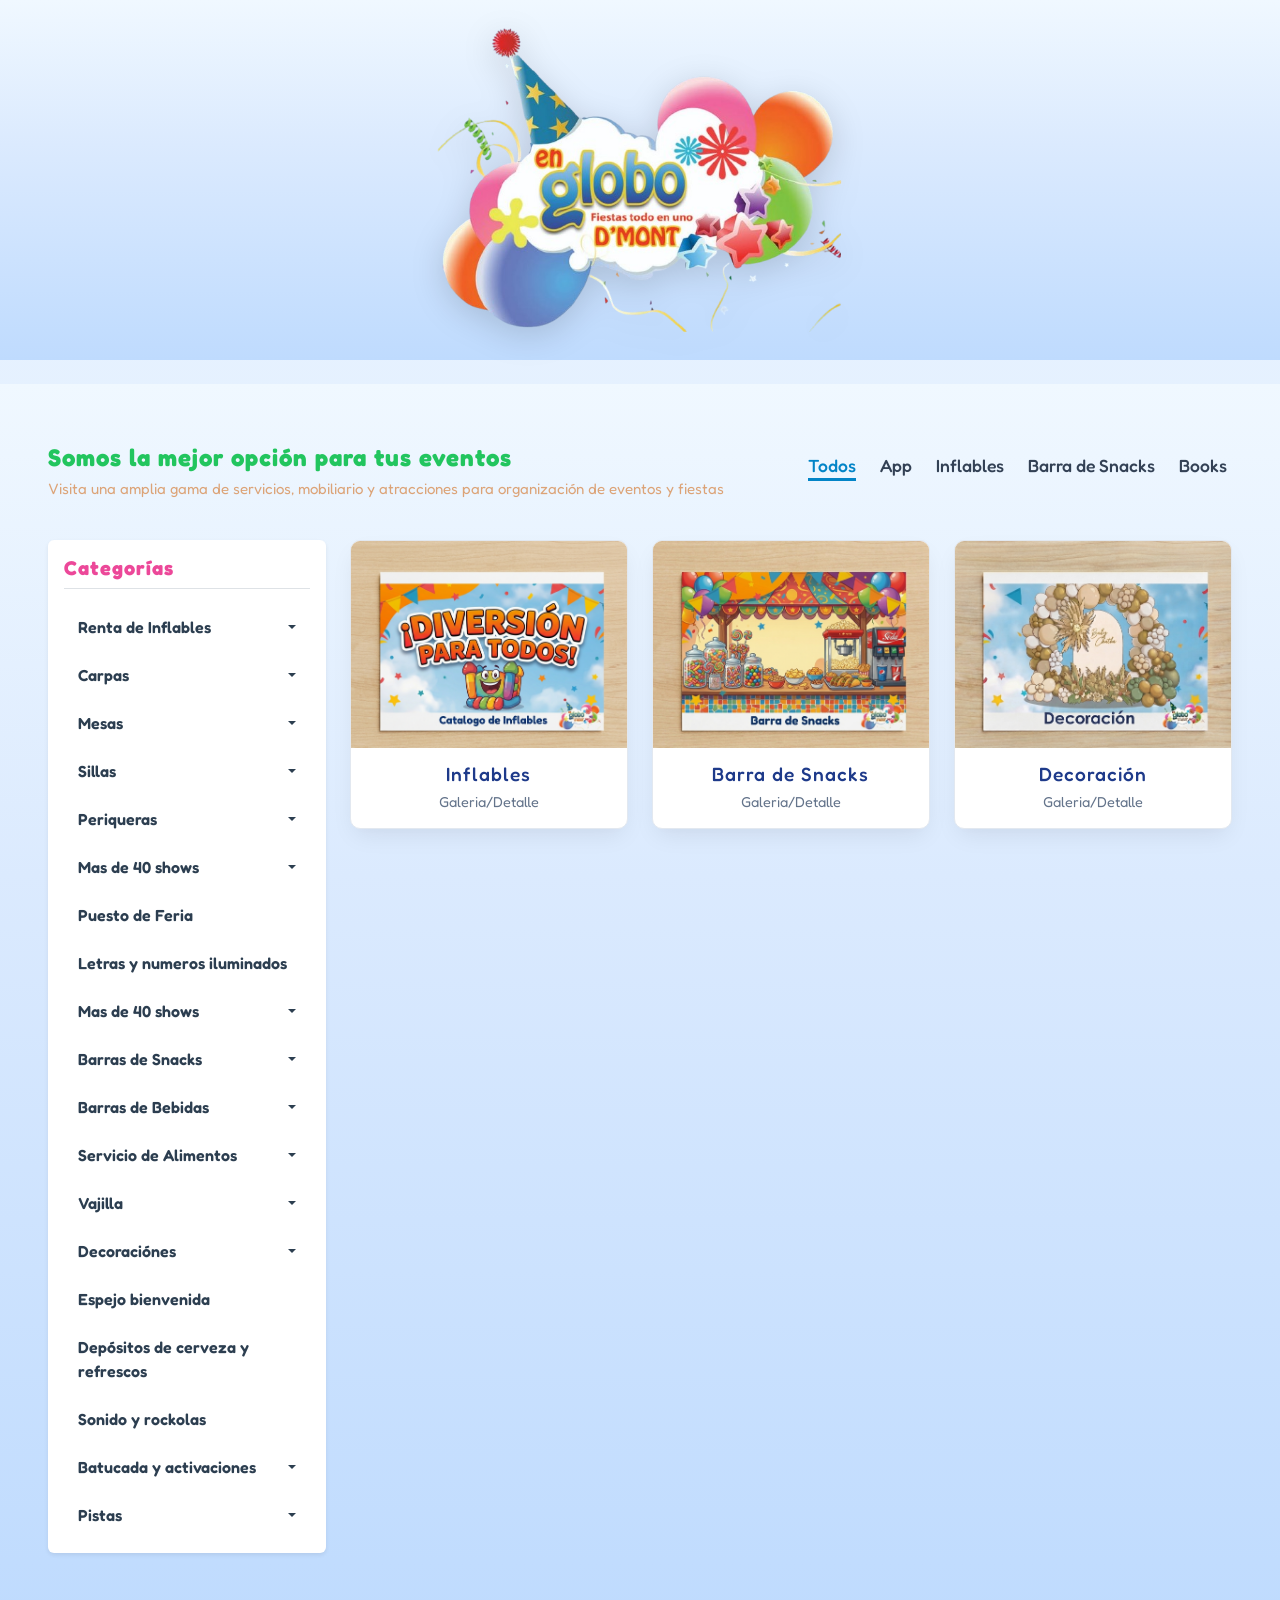
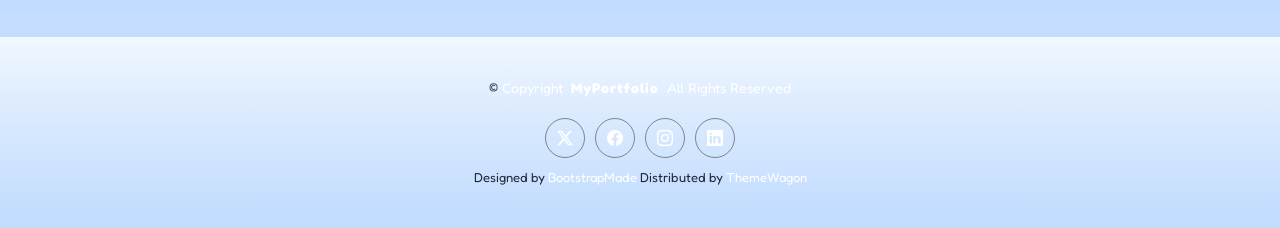
==== commit 22129e4c: "ajuste a aside" ====
--- a/index.html
+++ b/index.html
@@ -31,6 +31,27 @@
 
   <!-- Main CSS File -->
   <link href="assets/css/main.css" rel="stylesheet">
+
+  <style>
+    /* 1. Aplicar la tipografía divertida a todos los títulos y encabezados */
+    h1, h2, h3, h4, h5, h6, .portfolio-info h3, .sitename, .sidebar-vertical-menu h5 {
+      letter-spacing: 1px;
+    }
+
+    /* 2. Clases de colores brillantes para fiestas */
+    .titulo-rosa {
+      color: #ec4899 !important; /* Rosa brillante */
+    }
+
+    .titulo-verde {
+      color: #22c55e !important; /* Verde brillante */
+    }
+
+    .titulo-anaranjado {
+      color: #cf60058b !important; /* Verde brillante */
+    }
+
+  </style>
 
 </head>
 
@@ -44,7 +65,7 @@
         <img src="assets/img/enGlobo/logoEnfiestasLogo.png" alt="EnGloboFiestas" class="logo-centrado-img">
       </a>
 
-      <!-- Navegación a la derecha -->
+      <!-- Navegación y Botón Hamburguesa -->
       <nav id="navmenu" class="navmenu">
         <ul>
           <li><a href="index.html" class="active">Home</a></li>
@@ -53,8 +74,11 @@
           <li><a href="portfolio.html">Portfolio</a></li>
           <li><a href="contact.html">Contact</a></li>
         </ul>
-        <i class="mobile-nav-toggle d-xl-none bi bi-list"></i>
       </nav>
+      
+      <!-- El botón debe estar fuera o controlado para pantallas pequeñas -->
+      <i class="mobile-nav-toggle d-xl-none bi bi-list"></i>
+
     </div>
   </header>
 
@@ -68,8 +92,8 @@
           <!-- ENCABEZADO Y FILTROS -->
           <div class="row align-items-center mb-4">
             <div class="col-lg-7 portfolio-info">
-              <h3>Somos la mejor opción para tus eventos</h3>
-              <p>Visita una amplia gama de servicios, mobiliario y atracciones para organización de eventos y fiestas</p>
+              <h3 class="titulo-verde">Somos la mejor opción para tus eventos</h3>
+              <p class="titulo-anaranjado">Visita una amplia gama de servicios, mobiliario y atracciones para organización de eventos y fiestas</p>
             </div>
             <div class="col-lg-5 text-center text-lg-end">
               <ul class="portfolio-filters isotope-filters" data-aos="fade-up" data-aos-delay="100">
@@ -88,7 +112,7 @@
             <!-- COLUMNA IZQUIERDA: Menú Vertical Lateral -->
             <div class="col-lg-3 order-1">
               <aside class="sidebar-vertical-menu p-3 rounded shadow-sm bg-white sticky-top" style="top: 100px; z-index: 99;">
-                <h5 class="fw-bold mb-3 border-bottom pb-2 text-dark">Categorías</h5>
+                <h5 class="fw-bold mb-3 border-bottom pb-2 titulo-rosa">Categorías</h5>
                 <ul class="nav nav-pills flex-column gap-1">
 
                   <li class="nav-item dropdown">
@@ -96,18 +120,28 @@
                       Renta de Inflables
                     </a>
                     <ul class="dropdown-menu w-100">
-                      <li><a class="dropdown-item" href="portfolio-inflables.html#acuaticos">Toros Mecánicos</a></li>
-                      <li><a class="dropdown-item" href="portfolio-inflables.html#interactivos">Up down</a></li>
-                      <li><a class="dropdown-item" href="portfolio-inflables.html#castillos">Mesa hockey</a></li>
-                    </ul>
-                  </li>
-
-                  <li class="nav-item dropdown">
-                    <a class="nav-link dropdown-toggle text-dark d-flex justify-content-between align-items-center" href="#" data-bs-toggle="dropdown" role="button" aria-expanded="false">
-                      Lonas
-                    </a>
-                    <ul class="dropdown-menu w-100">
-                      <li><a class="dropdown-item" href="portfolio-snacks.html#dulces">Carpas</a></li>
+                      <li><a class="dropdown-item" href="portfolio-inflables.html#acuaticos">Toros mecánicos</a></li>
+                      <li><a class="dropdown-item" href="portfolio-inflables.html#interactivos">UP dawn y/o demoledor</a></li>
+                      <li><a class="dropdown-item" href="portfolio-inflables.html#castillos">Mesa hokye</a></li>
+                      <li><a class="dropdown-item" href="portfolio-inflables.html#castillos">JENGA GIGANTE</a></li>
+                      <li><a class="dropdown-item" href="portfolio-inflables.html#castillos">Magic beans</a></li>
+                      <li><a class="dropdown-item" href="portfolio-inflables.html#castillos">Rally Pista</a></li>
+                      <li><a class="dropdown-item" href="portfolio-inflables.html#castillos">Gotcha hidrogel</a></li><li><a class="dropdown-item" href="portfolio-inflables.html#castillos">Mesa hokye</a></li>
+                      <li><a class="dropdown-item" href="portfolio-inflables.html#castillos">Maquina de espuma </a></li>
+
+                    </ul>
+                  </li>
+
+                  <li class="nav-item dropdown">
+                    <a class="nav-link dropdown-toggle text-dark d-flex justify-content-between align-items-center" href="#" data-bs-toggle="dropdown" role="button" aria-expanded="false">
+                      Carpas
+                    </a>
+                    <ul class="dropdown-menu w-100">
+                      <li><a class="dropdown-item" href="portfolio-snacks.html#dulces">Lonas</a></li>
+                      <li><a class="dropdown-item" href="portfolio-snacks.html#dulces">Carpas convensional</a></li>
+                      <li><a class="dropdown-item" href="portfolio-snacks.html#dulces">Carpa elegante</a></li>
+                      <li><a class="dropdown-item" href="portfolio-snacks.html#dulces">Carpa transparente</a></li>
+                      <li><a class="dropdown-item" href="portfolio-snacks.html#dulces">Cortinas</a></li>
                     </ul>
                   </li>
 
@@ -116,7 +150,25 @@
                       Mesas
                     </a>
                     <ul class="dropdown-menu w-100">
-                      <li><a class="dropdown-item" href="portfolio-snacks.html#dulces">Sillas</a></li>
+                      <li><a class="dropdown-item" href="portfolio-snacks.html#dulces">Redonda</a></li>
+                      <li><a class="dropdown-item" href="portfolio-snacks.html#dulces">Tablón</a></li>
+                      <li><a class="dropdown-item" href="portfolio-snacks.html#dulces">Imperial</a></li>
+                      <li><a class="dropdown-item" href="portfolio-snacks.html#dulces">California</a></li>
+                      <li><a class="dropdown-item" href="portfolio-snacks.html#dulces">Mesa de Masa pic nic</a></li>
+                      <li><a class="dropdown-item" href="portfolio-snacks.html#dulces">Mesa con sombrilla</a></li>
+                      <li><a class="dropdown-item" href="portfolio-snacks.html#dulces">Mesa love</a></li>
+                      <li><a class="dropdown-item" href="portfolio-snacks.html#dulces">Mesa infantil</a></li>
+                    </ul>
+                  </li>
+
+                  <li class="nav-item dropdown">
+                    <a class="nav-link dropdown-toggle text-dark d-flex justify-content-between align-items-center" href="#" data-bs-toggle="dropdown" role="button" aria-expanded="false">
+                      Sillas
+                    </a>
+                    <ul class="dropdown-menu w-100">
+                      <li><a class="dropdown-item" href="portfolio-snacks.html#dulces">Sillas Plegables</a></li>
+                      <li><a class="dropdown-item" href="portfolio-snacks.html#dulces">Sillas Tiffany</a></li>
+                      <li><a class="dropdown-item" href="portfolio-snacks.html#dulces">Sillas crossback</a></li>
                     </ul>
                   </li>
 
@@ -125,40 +177,42 @@
                       Periqueras
                     </a>
                     <ul class="dropdown-menu w-100">
-                      <li><a class="dropdown-item" href="portfolio-snacks.html#dulces">Salas Lounge</a></li>
-                    </ul>
-                  </li>
-
-                  <li class="nav-item dropdown">
-                    <a class="nav-link dropdown-toggle text-dark d-flex justify-content-between align-items-center" href="#" data-bs-toggle="dropdown" role="button" aria-expanded="false">
-                      Shows Infantiles
-                    </a>
-                    <ul class="dropdown-menu w-100">
-                      <li><a class="dropdown-item" href="portfolio-snacks.html#dulces">Payasos</a></li>
-                    </ul>
-                  </li>
-
-                  <li class="nav-item dropdown">
-                    <a class="nav-link dropdown-toggle text-dark d-flex justify-content-between align-items-center" href="#" data-bs-toggle="dropdown" role="button" aria-expanded="false">
-                      Camara 360
-                    </a>
-                    <ul class="dropdown-menu w-100">
-                      <li><a class="dropdown-item" href="portfolio-snacks.html#dulces">Cabina Fotográfica</a></li>
-                    </ul>
-                  </li>
-
-                  <li class="nav-item dropdown">
-                    <a class="nav-link dropdown-toggle text-dark d-flex justify-content-between align-items-center" href="#" data-bs-toggle="dropdown" role="button" aria-expanded="false">
-                      Robot Iluminado
-                    </a>
-                    <ul class="dropdown-menu w-100">
-                      <li><a class="dropdown-item" href="portfolio-snacks.html#dulces">Cabezones</a></li>
-                      <li><a class="dropdown-item" href="portfolio-snacks.html#dulces">Zanqueros</a></li>
+                      <li><a class="dropdown-item" href="portfolio-snacks.html#dulces">Periqueras tipo bar</a></li>
+                      <li><a class="dropdown-item" href="portfolio-snacks.html#dulces">Periqueras vintage</a></li>
+                      <li><a class="dropdown-item" href="portfolio-snacks.html#dulces">Salas lounge</a></li>
+                      <li><a class="dropdown-item" href="portfolio-snacks.html#dulces">Sillón para novios y xv años</a></li>
+                    </ul>
+                  </li>
+
+                  <li class="nav-item dropdown">
+                    <a class="nav-link dropdown-toggle text-dark d-flex justify-content-between align-items-center" href="#" data-bs-toggle="dropdown" role="button" aria-expanded="false">
+                      Mas de 40 shows
+                    </a>
+                    <ul class="dropdown-menu w-100">
+                      <li><a class="dropdown-item" href="portfolio-snacks.html#dulces">Shows infantiles</a></li>
+                      <li><a class="dropdown-item" href="portfolio-snacks.html#dulces">Payaso</a></li>
+                      <li><a class="dropdown-item" href="portfolio-snacks.html#dulces">Animación baby shower</a></li>
+                      <li><a class="dropdown-item" href="portfolio-snacks.html#dulces">Pinta caritas</a></li>
                     </ul>
                   </li>
 
                   <li class="nav-item">
-                    <a class="nav-link text-dark" href="#">Letras Iluminadas</a>
+                    <a class="nav-link text-dark" href="#">Puesto de Feria</a>
+                  </li>
+
+                  <li class="nav-item">
+                    <a class="nav-link text-dark" href="#">Letras y numeros iluminados</a>
+                  </li>
+                  <li class="nav-item dropdown">
+                    <a class="nav-link dropdown-toggle text-dark d-flex justify-content-between align-items-center" href="#" data-bs-toggle="dropdown" role="button" aria-expanded="false">
+                      Mas de 40 shows
+                    </a>
+                    <ul class="dropdown-menu w-100">
+                      <li><a class="dropdown-item" href="portfolio-snacks.html#dulces">Shows infantiles</a></li>
+                      <li><a class="dropdown-item" href="portfolio-snacks.html#dulces">Payaso</a></li>
+                      <li><a class="dropdown-item" href="portfolio-snacks.html#dulces">Animación baby shower</a></li>
+                      <li><a class="dropdown-item" href="portfolio-snacks.html#dulces">Pinta caritas</a></li>
+                    </ul>
                   </li>
 
                   <li class="nav-item dropdown">
@@ -171,9 +225,24 @@
                       <li><a class="dropdown-item" href="portfolio-snacks.html#dulces">Elotes</a></li>
                       <li><a class="dropdown-item" href="portfolio-snacks.html#dulces">Snaks</a></li>
                       <li><a class="dropdown-item" href="portfolio-snacks.html#dulces">Maruchan</a></li>
+                      <li><a class="dropdown-item" href="portfolio-snacks.html#dulces">Fresas con crema y duraznos</a></li>
+                      <li><a class="dropdown-item" href="portfolio-snacks.html#dulces">Mini hotcackes</a></li>
+                      <li><a class="dropdown-item" href="portfolio-snacks.html#dulces">Maquina de helados suaves</a></li>
+                      <li><a class="dropdown-item" href="portfolio-snacks.html#dulces">Fuente de chocolate</a></li>
                       <li><a class="dropdown-item" href="portfolio-snacks.html#dulces">Postres</a></li>
                       <li><a class="dropdown-item" href="portfolio-snacks.html#dulces">Bebidas</a></li>
                       <li><a class="dropdown-item" href="portfolio-snacks.html#dulces">Mini hotcakes</a></li>
+                    </ul>
+                  </li>
+
+                  <li class="nav-item dropdown">
+                    <a class="nav-link dropdown-toggle text-dark d-flex justify-content-between align-items-center" href="#" data-bs-toggle="dropdown" role="button" aria-expanded="false">
+                      Barras de Bebidas
+                    </a>
+                    <ul class="dropdown-menu w-100">
+                      <li><a class="dropdown-item" href="portfolio-snacks.html#dulces">Micheladas</a></li>
+                      <li><a class="dropdown-item" href="portfolio-snacks.html#dulces">Cockteleria</a></li>
+                      <li><a class="dropdown-item" href="portfolio-snacks.html#dulces">Barra libre</a></li>
                     </ul>
                   </li>
 
@@ -189,16 +258,81 @@
                       <li><a class="dropdown-item" href="portfolio-snacks.html#dulces">Carnitas</a></li>
                       <li><a class="dropdown-item" href="portfolio-snacks.html#dulces">Barbacoa</a></li>
                       <li><a class="dropdown-item" href="portfolio-snacks.html#dulces">Pozole</a></li>
-                      <li><a class="dropdown-item" href="portfolio-snacks.html#dulces">Parrilladas</a></li>
-                    </ul>
-                  </li>
-
-                  <li class="nav-item dropdown">
-                    <a class="nav-link dropdown-toggle text-dark d-flex justify-content-between align-items-center" href="#" data-bs-toggle="dropdown" role="button" aria-expanded="false">
-                      Desayuno
-                    </a>
-                    <ul class="dropdown-menu w-100">
+                      <li><a class="dropdown-item" href="portfolio-snacks.html#dulces">Parrillada argentina</a></li>
+                      <li><a class="dropdown-item" href="portfolio-snacks.html#dulces">Parrillada mexicana</a></li>
+                      <li><a class="dropdown-item" href="portfolio-snacks.html#dulces">Parrilla suiza</a></li>
+                      <li><a class="dropdown-item" href="portfolio-snacks.html#dulces">Hamburguesa y hot dogs</a></li>
+                      <li><a class="dropdown-item" href="portfolio-snacks.html#dulces">birria</a></li>
+                      <li><a class="dropdown-item" href="portfolio-snacks.html#dulces">Desayunos ejecutivo</a></li>
+                      <li><a class="dropdown-item" href="portfolio-snacks.html#dulces">Desayuno americano</a></li>
+                      <li><a class="dropdown-item" href="portfolio-snacks.html#dulces">Desayuno buffet</a></li>
                       <li><a class="dropdown-item" href="portfolio-snacks.html#dulces">Caffe brake</a></li>
+                    </ul>
+                  </li>
+
+                  <li class="nav-item dropdown">
+                    <a class="nav-link dropdown-toggle text-dark d-flex justify-content-between align-items-center" href="#" data-bs-toggle="dropdown" role="button" aria-expanded="false">
+                      Vajilla
+                    </a>
+                    <ul class="dropdown-menu w-100">
+                      <li><a class="dropdown-item" href="portfolio-snacks.html#dulces">Cristalería y plaque</a></li>
+                      <li><a class="dropdown-item" href="portfolio-snacks.html#dulces">Plato de barro</a></li>
+                      <li><a class="dropdown-item" href="portfolio-snacks.html#dulces">Plato base</a></li>
+                      <li><a class="dropdown-item" href="portfolio-snacks.html#dulces">Plato: ondo, medio, trinche, pastelero</a></li>
+                      <li><a class="dropdown-item" href="portfolio-snacks.html#dulces">Copas</a></li>
+                      <li><a class="dropdown-item" href="portfolio-snacks.html#dulces">Vasos</a></li>
+                      <li><a class="dropdown-item" href="portfolio-snacks.html#dulces">Tazas</a></li>
+                      <li><a class="dropdown-item" href="portfolio-snacks.html#dulces">Hieleras grandes</a></li>
+                    </ul>
+                  </li>
+
+                  <li class="nav-item dropdown">
+                    <a class="nav-link dropdown-toggle text-dark d-flex justify-content-between align-items-center" href="#" data-bs-toggle="dropdown" role="button" aria-expanded="false">
+                      Decoraciónes
+                    </a>
+                    <ul class="dropdown-menu w-100">
+                      <li><a class="dropdown-item" href="portfolio-snacks.html#dulces">Globos</a></li>
+                      <li><a class="dropdown-item" href="portfolio-snacks.html#dulces">Telas</a></li>
+                      <li><a class="dropdown-item" href="portfolio-snacks.html#dulces">Flores</a></li>
+                      <li><a class="dropdown-item" href="portfolio-snacks.html#dulces">Luces</a></li>
+                    </ul>
+                  </li>
+
+                  <li class="nav-item">
+                    <a class="nav-link text-dark" href="#">Espejo bienvenida</a>
+                  </li>
+
+                  <li class="nav-item">
+                    <a class="nav-link text-dark" href="#">Depósitos de cerveza y refrescos</a>
+                  </li>
+
+                  <li class="nav-item">
+                    <a class="nav-link text-dark" href="#">Sonido y rockolas</a>
+                  </li>
+
+                  <li class="nav-item dropdown">
+                    <a class="nav-link dropdown-toggle text-dark d-flex justify-content-between align-items-center" href="#" data-bs-toggle="dropdown" role="button" aria-expanded="false">
+                      Batucada y activaciones
+                    </a>
+                    <ul class="dropdown-menu w-100">
+                      <li><a class="dropdown-item" href="portfolio-snacks.html#dulces">Caffe brake</a></li>
+                      <li><a class="dropdown-item" href="portfolio-snacks.html#dulces">Robot Iluminado</a></li>
+                      <li><a class="dropdown-item" href="portfolio-snacks.html#dulces">Cabezones (la máscara, Bad Bunny, Casimiro "banda el mexicano" )</a></li>
+                      <li><a class="dropdown-item" href="portfolio-snacks.html#dulces">Zanqueros iluminados</a></li>
+                      <li><a class="dropdown-item" href="portfolio-snacks.html#dulces">Zanqueros tradicional</a></li>
+                      <li><a class="dropdown-item" href="portfolio-snacks.html#dulces">Maestro de ceremonia</a></li>
+                      
+                    </ul>
+                  </li>
+
+                  <li class="nav-item dropdown">
+                    <a class="nav-link dropdown-toggle text-dark d-flex justify-content-between align-items-center" href="#" data-bs-toggle="dropdown" role="button" aria-expanded="false">
+                      Pistas
+                    </a>
+                    <ul class="dropdown-menu w-100">
+                      <li><a class="dropdown-item" href="portfolio-snacks.html#dulces">Pista Iluminada</a></li>
+                      <li><a class="dropdown-item" href="portfolio-snacks.html#dulces">Pista de Madera</a></li>
+                      <li><a class="dropdown-item" href="portfolio-snacks.html#dulces">Templete</a></li>
                     </ul>
                   </li>
 
--- a/assets/css/main.css
+++ b/assets/css/main.css
@@ -256,7 +256,7 @@
   transform: rotate(180deg);
 }
 
-.navmenu .dropdown ul {
+/*.navmenu .dropdown ul {
   position: static;
   display: none;
   z-index: 99;
@@ -264,7 +264,7 @@
   margin: 10px 20px;
   box-shadow: none;
   transition: all 0.5s ease-in-out;
-}
+}*/
 
 .navmenu .dropdown>.dropdown-active {
   display: block;
@@ -1731,4 +1731,81 @@
   .sidebar-vertical-menu .dropdown:hover > .dropdown-menu {
     display: block;
   }
-}+}
+
+/* ==========================================
+   SOLUCIÓN DEFINITIVA PARA EL MENÚ MÓVIL
+   ========================================== */
+
+/* 1. Ocultar el menú de navegación normal en pantallas menores a 1200px */
+@media (max-width: 1199px) {
+  .header .navmenu {
+    display: none !important; /* Oculto por defecto */
+  }
+
+  /* Mostrar únicamente el botón de hamburguesa */
+  .header .mobile-nav-toggle {
+    display: block !important;
+    position: absolute;
+    right: 15px;
+    top: 50%;
+    transform: translateY(-50%);
+    font-size: 32px;
+    cursor: pointer;
+    z-index: 1100;
+    color: #222;
+  }
+}
+
+/* 2. Cuando se hace clic (el body adquiere la clase .mobile-nav-active) */
+body.mobile-nav-active {
+  overflow: hidden;
+}
+
+body.mobile-nav-active .header .navmenu {
+  display: flex !important;
+  position: fixed !important;
+  inset: 0 !important;
+  background: rgba(255, 255, 255, 0.98) !important; /* Fondo blanco sólido */
+  z-index: 1050 !important;
+  flex-direction: column;
+  align-items: center;
+  justify-content: center;
+  padding: 50px 20px;
+}
+
+/* 3. Acomodar los enlaces dentro del menú móvil para que no se amontonen */
+body.mobile-nav-active .header .navmenu ul {
+  display: flex;
+  flex-direction: column;
+  align-items: center;
+  gap: 20px;
+  list-style: none;
+  padding: 0;
+  margin: 0;
+}
+
+body.mobile-nav-active .header .navmenu ul li a {
+  font-size: 24px;
+  font-weight: 700;
+  color: #333 !important;
+}
+
+/* 4. En pantallas grandes (Desktop), asegurar que el menú se vea normal y la hamburguesa desaparezca */
+@media (min-width: 1200px) {
+  .header .navmenu {
+    display: flex !important;
+  }
+  .header .mobile-nav-toggle {
+    display: none !important;
+  }
+}
+
+/* Clases de color personalizadas */
+.texto-rosa {
+  color: #ff3366 !important; /* Rosa brillante */
+}
+
+.texto-verde {
+  color: #28a745 !important; /* Verde brillante */
+}
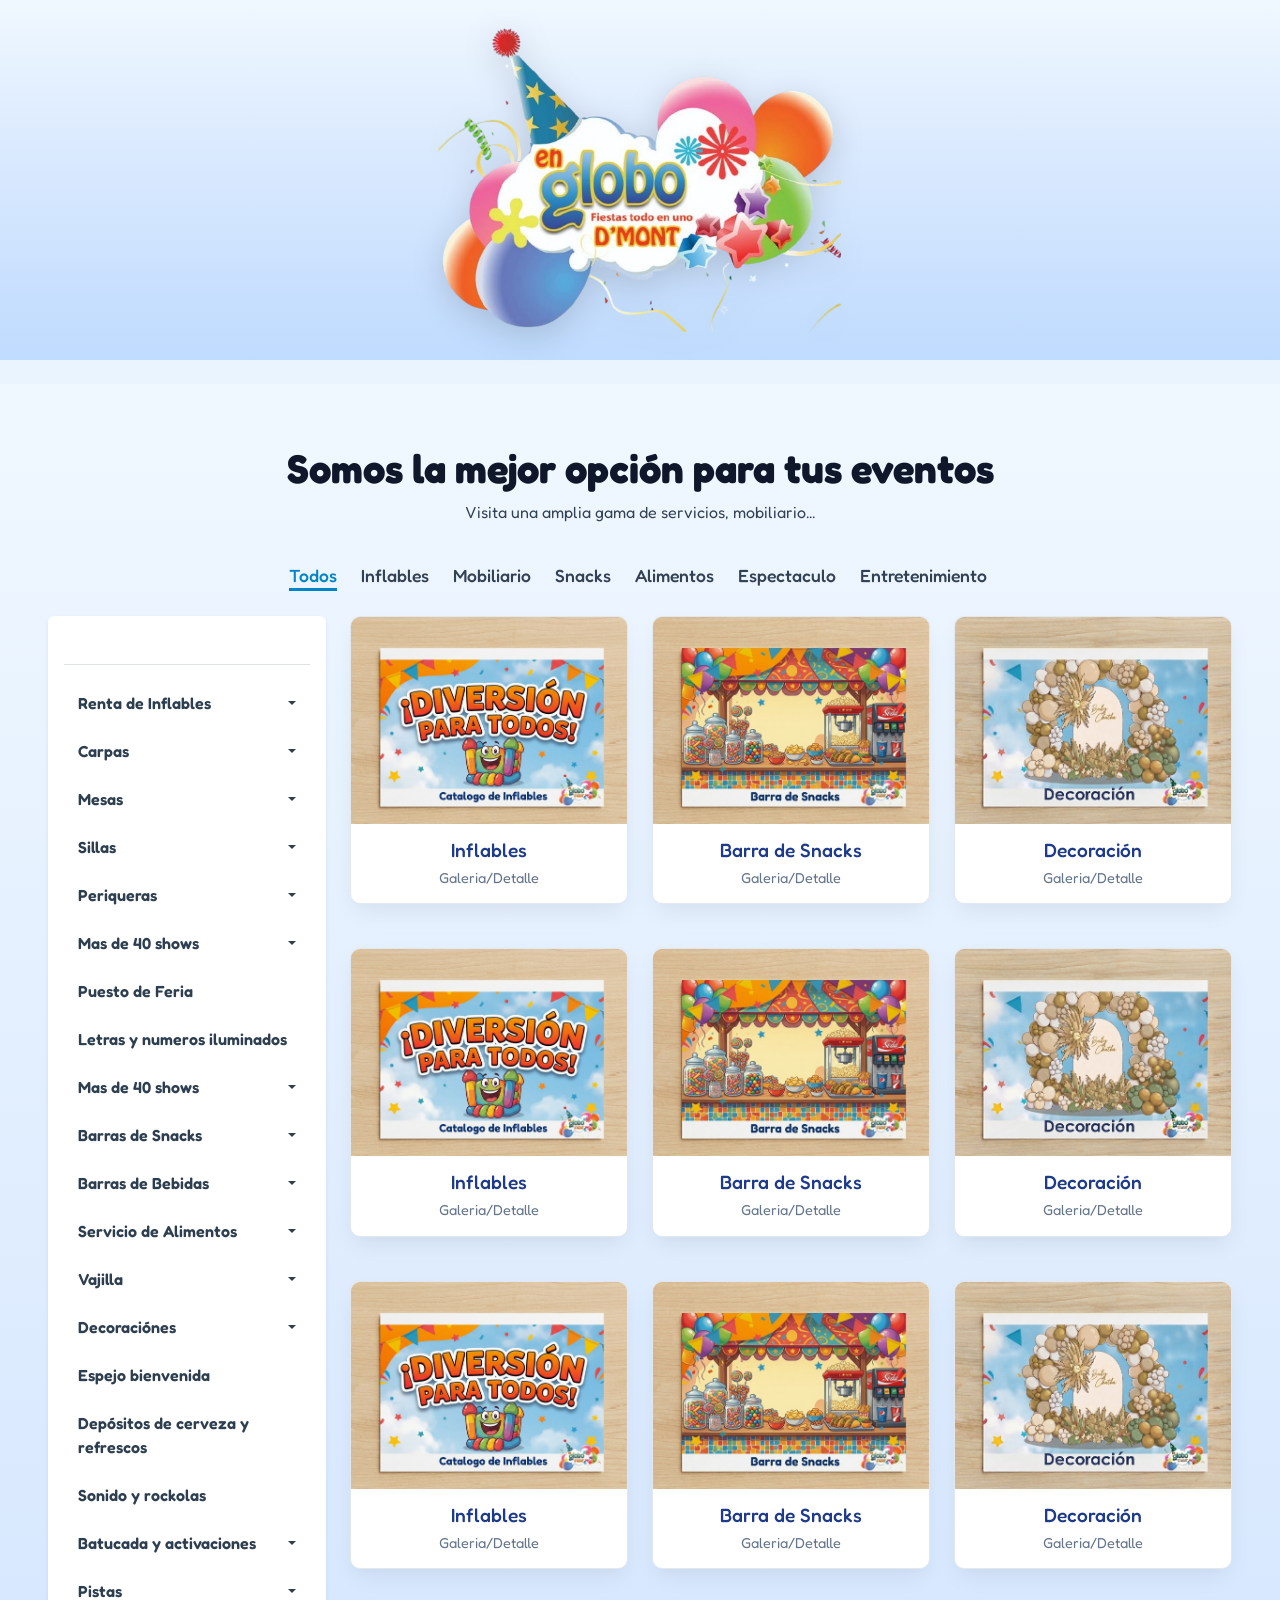
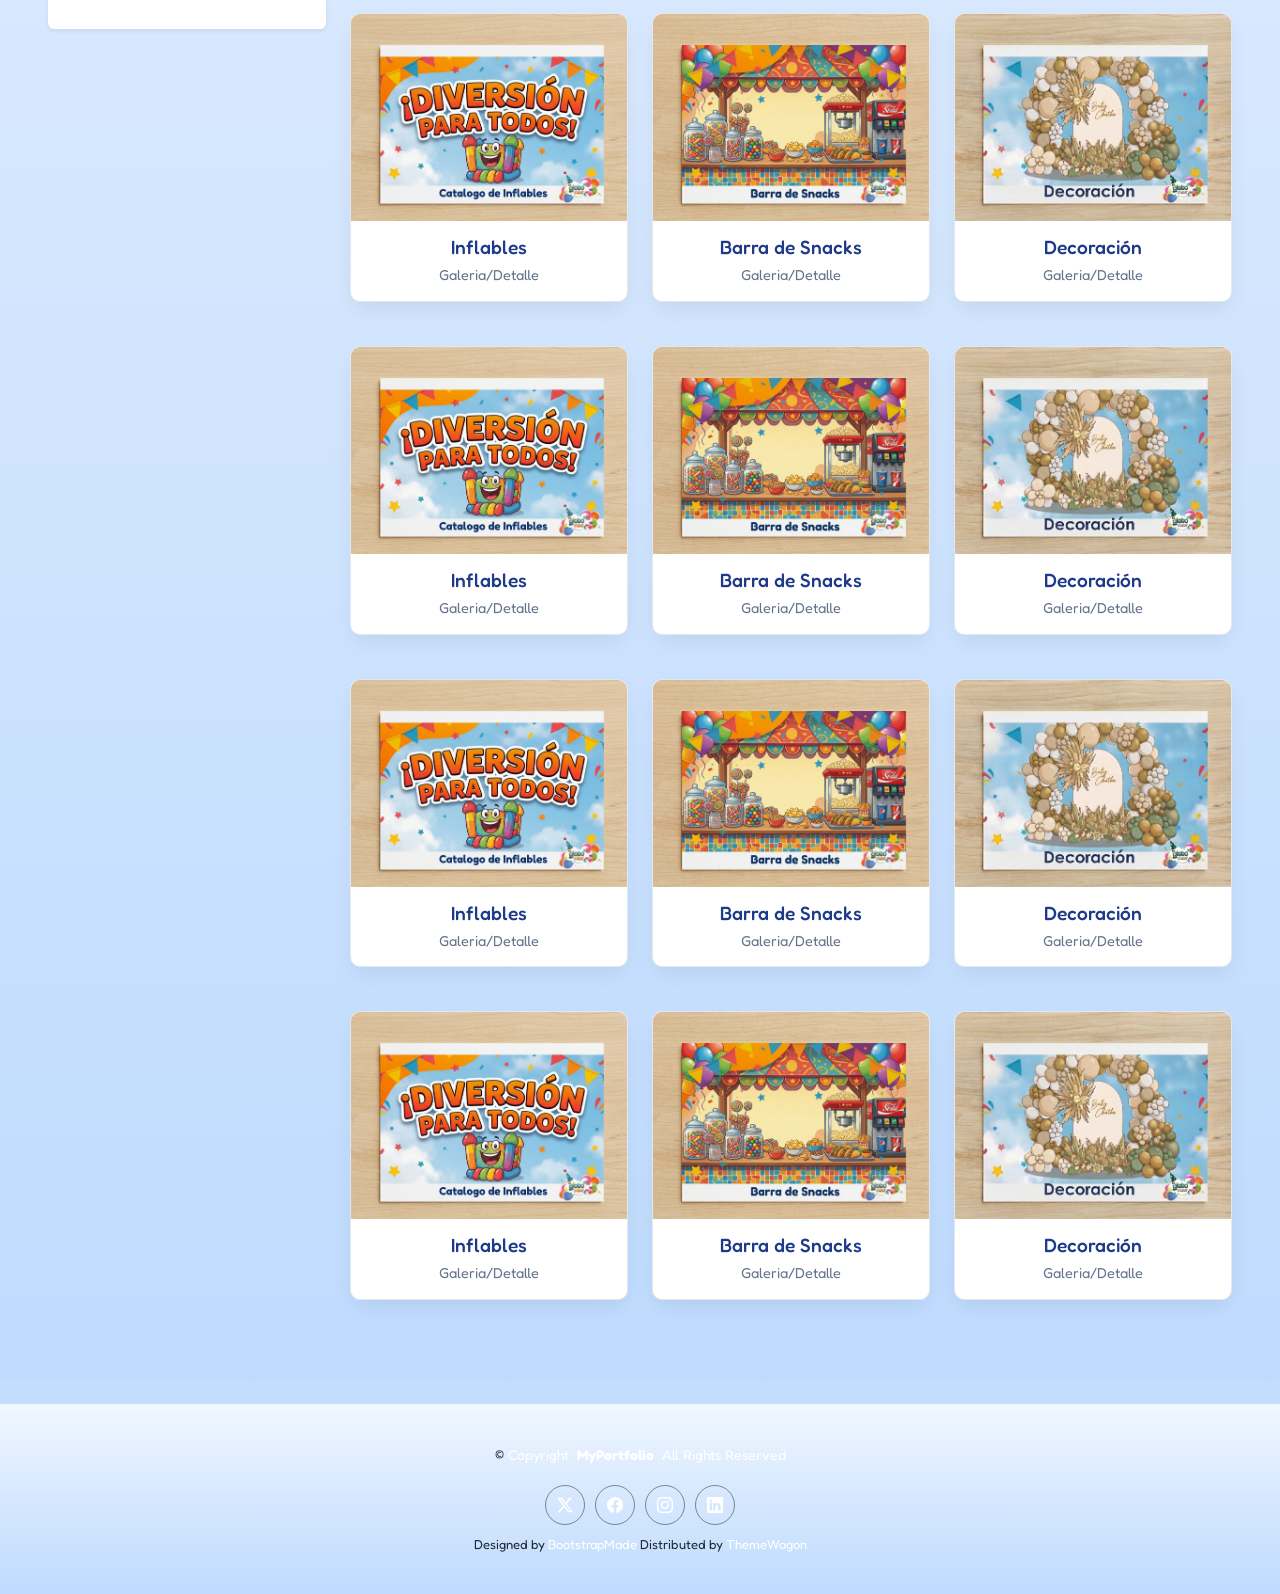
==== commit 4666d212: "ajustes index" ====
--- a/index.html
+++ b/index.html
@@ -32,26 +32,6 @@
   <!-- Main CSS File -->
   <link href="assets/css/main.css" rel="stylesheet">
 
-  <style>
-    /* 1. Aplicar la tipografía divertida a todos los títulos y encabezados */
-    h1, h2, h3, h4, h5, h6, .portfolio-info h3, .sitename, .sidebar-vertical-menu h5 {
-      letter-spacing: 1px;
-    }
-
-    /* 2. Clases de colores brillantes para fiestas */
-    .titulo-rosa {
-      color: #ec4899 !important; /* Rosa brillante */
-    }
-
-    .titulo-verde {
-      color: #22c55e !important; /* Verde brillante */
-    }
-
-    .titulo-anaranjado {
-      color: #cf60058b !important; /* Verde brillante */
-    }
-
-  </style>
 
 </head>
 
@@ -91,20 +71,25 @@
 
           <!-- ENCABEZADO Y FILTROS -->
           <div class="row align-items-center mb-4">
-            <div class="col-lg-7 portfolio-info">
-              <h3 class="titulo-verde">Somos la mejor opción para tus eventos</h3>
-              <p class="titulo-anaranjado">Visita una amplia gama de servicios, mobiliario y atracciones para organización de eventos y fiestas</p>
-            </div>
-            <div class="col-lg-5 text-center text-lg-end">
-              <ul class="portfolio-filters isotope-filters" data-aos="fade-up" data-aos-delay="100">
-                <li data-filter="*" class="filter-active">Todos</li>
-                <li data-filter=".filter-app">App</li>
-                <li data-filter=".filter-product">Inflables</li>
-                <li data-filter=".filter-branding">Barra de Snacks</li>
-                <li data-filter=".filter-books">Books</li>
-              </ul>
+            <div class="col-lg-12 text-center">
+              <h1 class="tituloPrincipal titulo-rosa">Somos la mejor opción para tus eventos</h1>
+              <p class="titulo-anaranjado">Visita una amplia gama de servicios, mobiliario...</p>
             </div>
           </div>
+
+          <div class="row">
+  <div class="col-lg-12 text-center align-items-center">
+    <ul class="portfolio-filters isotope-filters" data-aos="fade-up" data-aos-delay="100">
+      <li data-filter="*" class="filter-active titulo-rosa">Todos</li>
+      <li data-filter=".filter-app" class="titulo-verde">Inflables</li>
+      <li data-filter=".filter-product" class="titulo-anaranjado">Mobiliario</li>
+      <li data-filter=".filter-branding" class="titulo-rosa">Snacks</li>
+      <li data-filter=".filter-books" class="titulo-anaranjado">Alimentos</li>
+      <li data-filter=".filter-books" class="titulo-anaranjado">Espectaculo</li>
+      <li data-filter=".filter-books" class="titulo-anaranjado">Entretenimiento</li>
+    </ul>
+  </div>
+</div>
 
           <!-- ESTRUCTURA EN DOS COLUMNAS -->
           <div class="row gy-4">
@@ -112,7 +97,7 @@
             <!-- COLUMNA IZQUIERDA: Menú Vertical Lateral -->
             <div class="col-lg-3 order-1">
               <aside class="sidebar-vertical-menu p-3 rounded shadow-sm bg-white sticky-top" style="top: 100px; z-index: 99;">
-                <h5 class="fw-bold mb-3 border-bottom pb-2 titulo-rosa">Categorías</h5>
+                <h5 class="fw-bold mb-3 border-bottom pb-2 titulo-verde">Categorías</h5>
                 <ul class="nav nav-pills flex-column gap-1">
 
                   <li class="nav-item dropdown">
@@ -120,14 +105,14 @@
                       Renta de Inflables
                     </a>
                     <ul class="dropdown-menu w-100">
-                      <li><a class="dropdown-item" href="portfolio-inflables.html#acuaticos">Toros mecánicos</a></li>
-                      <li><a class="dropdown-item" href="portfolio-inflables.html#interactivos">UP dawn y/o demoledor</a></li>
-                      <li><a class="dropdown-item" href="portfolio-inflables.html#castillos">Mesa hokye</a></li>
-                      <li><a class="dropdown-item" href="portfolio-inflables.html#castillos">JENGA GIGANTE</a></li>
-                      <li><a class="dropdown-item" href="portfolio-inflables.html#castillos">Magic beans</a></li>
-                      <li><a class="dropdown-item" href="portfolio-inflables.html#castillos">Rally Pista</a></li>
-                      <li><a class="dropdown-item" href="portfolio-inflables.html#castillos">Gotcha hidrogel</a></li><li><a class="dropdown-item" href="portfolio-inflables.html#castillos">Mesa hokye</a></li>
-                      <li><a class="dropdown-item" href="portfolio-inflables.html#castillos">Maquina de espuma </a></li>
+                      <li><a class="dropdown-item" href="portfolio-inflables.html">Toros mecánicos</a></li>
+                      <li><a class="dropdown-item" href="portfolio-inflables.html">UP dawn y/o demoledor</a></li>
+                      <li><a class="dropdown-item" href="portfolio-inflables.html">Mesa hokye</a></li>
+                      <li><a class="dropdown-item" href="portfolio-inflables.html">JENGA GIGANTE</a></li>
+                      <li><a class="dropdown-item" href="portfolio-inflables.html">Magic beans</a></li>
+                      <li><a class="dropdown-item" href="portfolio-inflables.html">Rally Pista</a></li>
+                      <li><a class="dropdown-item" href="portfolio-inflables.html">Gotcha hidrogel</a></li><li><a class="dropdown-item" href="portfolio-inflables.html#castillos">Mesa hokye</a></li>
+                      <li><a class="dropdown-item" href="portfolio-inflables.html">Maquina de espuma </a></li>
 
                     </ul>
                   </li>
@@ -262,7 +247,7 @@
                       <li><a class="dropdown-item" href="portfolio-snacks.html#dulces">Parrillada mexicana</a></li>
                       <li><a class="dropdown-item" href="portfolio-snacks.html#dulces">Parrilla suiza</a></li>
                       <li><a class="dropdown-item" href="portfolio-snacks.html#dulces">Hamburguesa y hot dogs</a></li>
-                      <li><a class="dropdown-item" href="portfolio-snacks.html#dulces">birria</a></li>
+                      <li><a class="dropdown-item" href="portfolio-snacks.html#dulces">Birria</a></li>
                       <li><a class="dropdown-item" href="portfolio-snacks.html#dulces">Desayunos ejecutivo</a></li>
                       <li><a class="dropdown-item" href="portfolio-snacks.html#dulces">Desayuno americano</a></li>
                       <li><a class="dropdown-item" href="portfolio-snacks.html#dulces">Desayuno buffet</a></li>
@@ -344,6 +329,258 @@
             <div class="col-lg-9 order-2">
               <div class="row gy-4 isotope-container" data-aos="fade-up" data-aos-delay="200">
                 
+                <!-- Ítem 1 (Inflables - Pertenece a filter-app) -->
+                <div class="col-lg-4 col-md-6 portfolio-item isotope-item filter-app">
+                  <div class="portfolio-wrap-azul">
+                    <div class="portfolio-image-container">
+                      <img src="assets/img/enGlobo/inflable3.jpeg" class="img-fluid portfolio-content-img" alt="Inflable">
+                      <a href="portfolio-inflables.html" title="Ver detalles" class="portfolio-info-hover portfolio-link"></a>
+                    </div>
+                    <div class="portfolio-info-text">
+                      <h4>Inflables</h4>
+                      <p>Galeria/Detalle</p>
+                    </div>
+                  </div>
+                </div>
+
+                <!-- Ítem 2 (Barra Snacks - Pertenece a filter-product) -->
+                <div class="col-lg-4 col-md-6 portfolio-item isotope-item filter-app">
+                  <div class="portfolio-wrap-azul">
+                    <div class="portfolio-image-container">
+                      <img src="assets/img/enGlobo/barraSnacks.jpeg" class="img-fluid portfolio-content-img" alt="Barra de Snacks">
+                      <a href="portfolio-barraSnacks.html" title="Ver detalles" class="portfolio-info-hover portfolio-link"></a>
+                    </div>
+                    <div class="portfolio-info-text">
+                      <h4>Barra de Snacks</h4>
+                      <p>Galeria/Detalle</p>
+                    </div>
+                  </div>
+                </div>
+
+                <!-- Ítem 3 (Decoración - Pertenece a filter-branding) -->
+                <div class="col-lg-4 col-md-6 portfolio-item isotope-item filter-app">
+                  <div class="portfolio-wrap-azul">
+                    <div class="portfolio-image-container">
+                      <img src="assets/img/enGlobo/decoracion2.jpeg" class="img-fluid portfolio-content-img" alt="Decoracion">
+                      <a href="portfolio-decoracion.html" title="Ver detalles" class="portfolio-info-hover portfolio-link"></a>
+                    </div>
+                    <div class="portfolio-info-text">
+                      <h4>Decoración</h4>
+                      <p>Galeria/Detalle</p>
+                    </div>
+                  </div>
+                </div>
+
+                <!-- Ítem 1 (Inflables - Pertenece a filter-app) -->
+                <div class="col-lg-4 col-md-6 portfolio-item isotope-item filter-app">
+                  <div class="portfolio-wrap-azul">
+                    <div class="portfolio-image-container">
+                      <img src="assets/img/enGlobo/inflable3.jpeg" class="img-fluid portfolio-content-img" alt="Inflable">
+                      <a href="portfolio-inflables.html" title="Ver detalles" class="portfolio-info-hover portfolio-link"></a>
+                    </div>
+                    <div class="portfolio-info-text">
+                      <h4>Inflables</h4>
+                      <p>Galeria/Detalle</p>
+                    </div>
+                  </div>
+                </div>
+
+                <!-- Ítem 2 (Barra Snacks - Pertenece a filter-product) -->
+                <div class="col-lg-4 col-md-6 portfolio-item isotope-item filter-app">
+                  <div class="portfolio-wrap-azul">
+                    <div class="portfolio-image-container">
+                      <img src="assets/img/enGlobo/barraSnacks.jpeg" class="img-fluid portfolio-content-img" alt="Barra de Snacks">
+                      <a href="portfolio-barraSnacks.html" title="Ver detalles" class="portfolio-info-hover portfolio-link"></a>
+                    </div>
+                    <div class="portfolio-info-text">
+                      <h4>Barra de Snacks</h4>
+                      <p>Galeria/Detalle</p>
+                    </div>
+                  </div>
+                </div>
+
+                <!-- Ítem 3 (Decoración - Pertenece a filter-branding) -->
+                <div class="col-lg-4 col-md-6 portfolio-item isotope-item filter-app">
+                  <div class="portfolio-wrap-azul">
+                    <div class="portfolio-image-container">
+                      <img src="assets/img/enGlobo/decoracion2.jpeg" class="img-fluid portfolio-content-img" alt="Decoracion">
+                      <a href="portfolio-decoracion.html" title="Ver detalles" class="portfolio-info-hover portfolio-link"></a>
+                    </div>
+                    <div class="portfolio-info-text">
+                      <h4>Decoración</h4>
+                      <p>Galeria/Detalle</p>
+                    </div>
+                  </div>
+                </div>
+
+                <!-- Ítem 1 (Inflables - Pertenece a filter-app) -->
+                <div class="col-lg-4 col-md-6 portfolio-item isotope-item filter-app">
+                  <div class="portfolio-wrap-azul">
+                    <div class="portfolio-image-container">
+                      <img src="assets/img/enGlobo/inflable3.jpeg" class="img-fluid portfolio-content-img" alt="Inflable">
+                      <a href="portfolio-inflables.html" title="Ver detalles" class="portfolio-info-hover portfolio-link"></a>
+                    </div>
+                    <div class="portfolio-info-text">
+                      <h4>Inflables</h4>
+                      <p>Galeria/Detalle</p>
+                    </div>
+                  </div>
+                </div>
+
+                <!-- Ítem 2 (Barra Snacks - Pertenece a filter-product) -->
+                <div class="col-lg-4 col-md-6 portfolio-item isotope-item filter-app">
+                  <div class="portfolio-wrap-azul">
+                    <div class="portfolio-image-container">
+                      <img src="assets/img/enGlobo/barraSnacks.jpeg" class="img-fluid portfolio-content-img" alt="Barra de Snacks">
+                      <a href="portfolio-barraSnacks.html" title="Ver detalles" class="portfolio-info-hover portfolio-link"></a>
+                    </div>
+                    <div class="portfolio-info-text">
+                      <h4>Barra de Snacks</h4>
+                      <p>Galeria/Detalle</p>
+                    </div>
+                  </div>
+                </div>
+
+                <!-- Ítem 3 (Decoración - Pertenece a filter-branding) -->
+                <div class="col-lg-4 col-md-6 portfolio-item isotope-item filter-app">
+                  <div class="portfolio-wrap-azul">
+                    <div class="portfolio-image-container">
+                      <img src="assets/img/enGlobo/decoracion2.jpeg" class="img-fluid portfolio-content-img" alt="Decoracion">
+                      <a href="portfolio-decoracion.html" title="Ver detalles" class="portfolio-info-hover portfolio-link"></a>
+                    </div>
+                    <div class="portfolio-info-text">
+                      <h4>Decoración</h4>
+                      <p>Galeria/Detalle</p>
+                    </div>
+                  </div>
+                </div>
+
+                <!-- Ítem 1 (Inflables - Pertenece a filter-app) -->
+                <div class="col-lg-4 col-md-6 portfolio-item isotope-item filter-app">
+                  <div class="portfolio-wrap-azul">
+                    <div class="portfolio-image-container">
+                      <img src="assets/img/enGlobo/inflable3.jpeg" class="img-fluid portfolio-content-img" alt="Inflable">
+                      <a href="portfolio-inflables.html" title="Ver detalles" class="portfolio-info-hover portfolio-link"></a>
+                    </div>
+                    <div class="portfolio-info-text">
+                      <h4>Inflables</h4>
+                      <p>Galeria/Detalle</p>
+                    </div>
+                  </div>
+                </div>
+
+                <!-- Ítem 2 (Barra Snacks - Pertenece a filter-product) -->
+                <div class="col-lg-4 col-md-6 portfolio-item isotope-item filter-app">
+                  <div class="portfolio-wrap-azul">
+                    <div class="portfolio-image-container">
+                      <img src="assets/img/enGlobo/barraSnacks.jpeg" class="img-fluid portfolio-content-img" alt="Barra de Snacks">
+                      <a href="portfolio-barraSnacks.html" title="Ver detalles" class="portfolio-info-hover portfolio-link"></a>
+                    </div>
+                    <div class="portfolio-info-text">
+                      <h4>Barra de Snacks</h4>
+                      <p>Galeria/Detalle</p>
+                    </div>
+                  </div>
+                </div>
+
+                <!-- Ítem 3 (Decoración - Pertenece a filter-branding) -->
+                <div class="col-lg-4 col-md-6 portfolio-item isotope-item filter-app">
+                  <div class="portfolio-wrap-azul">
+                    <div class="portfolio-image-container">
+                      <img src="assets/img/enGlobo/decoracion2.jpeg" class="img-fluid portfolio-content-img" alt="Decoracion">
+                      <a href="portfolio-decoracion.html" title="Ver detalles" class="portfolio-info-hover portfolio-link"></a>
+                    </div>
+                    <div class="portfolio-info-text">
+                      <h4>Decoración</h4>
+                      <p>Galeria/Detalle</p>
+                    </div>
+                  </div>
+                </div>
+
+                <!-- Ítem 1 (Inflables - Pertenece a filter-app) -->
+                <div class="col-lg-4 col-md-6 portfolio-item isotope-item filter-app">
+                  <div class="portfolio-wrap-azul">
+                    <div class="portfolio-image-container">
+                      <img src="assets/img/enGlobo/inflable3.jpeg" class="img-fluid portfolio-content-img" alt="Inflable">
+                      <a href="portfolio-inflables.html" title="Ver detalles" class="portfolio-info-hover portfolio-link"></a>
+                    </div>
+                    <div class="portfolio-info-text">
+                      <h4>Inflables</h4>
+                      <p>Galeria/Detalle</p>
+                    </div>
+                  </div>
+                </div>
+
+                <!-- Ítem 2 (Barra Snacks - Pertenece a filter-product) -->
+                <div class="col-lg-4 col-md-6 portfolio-item isotope-item filter-app">
+                  <div class="portfolio-wrap-azul">
+                    <div class="portfolio-image-container">
+                      <img src="assets/img/enGlobo/barraSnacks.jpeg" class="img-fluid portfolio-content-img" alt="Barra de Snacks">
+                      <a href="portfolio-barraSnacks.html" title="Ver detalles" class="portfolio-info-hover portfolio-link"></a>
+                    </div>
+                    <div class="portfolio-info-text">
+                      <h4>Barra de Snacks</h4>
+                      <p>Galeria/Detalle</p>
+                    </div>
+                  </div>
+                </div>
+
+                <!-- Ítem 3 (Decoración - Pertenece a filter-branding) -->
+                <div class="col-lg-4 col-md-6 portfolio-item isotope-item filter-app">
+                  <div class="portfolio-wrap-azul">
+                    <div class="portfolio-image-container">
+                      <img src="assets/img/enGlobo/decoracion2.jpeg" class="img-fluid portfolio-content-img" alt="Decoracion">
+                      <a href="portfolio-decoracion.html" title="Ver detalles" class="portfolio-info-hover portfolio-link"></a>
+                    </div>
+                    <div class="portfolio-info-text">
+                      <h4>Decoración</h4>
+                      <p>Galeria/Detalle</p>
+                    </div>
+                  </div>
+                </div>
+
+                <!-- Ítem 1 (Inflables - Pertenece a filter-app) -->
+                <div class="col-lg-4 col-md-6 portfolio-item isotope-item filter-app">
+                  <div class="portfolio-wrap-azul">
+                    <div class="portfolio-image-container">
+                      <img src="assets/img/enGlobo/inflable3.jpeg" class="img-fluid portfolio-content-img" alt="Inflable">
+                      <a href="portfolio-inflables.html" title="Ver detalles" class="portfolio-info-hover portfolio-link"></a>
+                    </div>
+                    <div class="portfolio-info-text">
+                      <h4>Inflables</h4>
+                      <p>Galeria/Detalle</p>
+                    </div>
+                  </div>
+                </div>
+
+                <!-- Ítem 2 (Barra Snacks - Pertenece a filter-product) -->
+                <div class="col-lg-4 col-md-6 portfolio-item isotope-item filter-app">
+                  <div class="portfolio-wrap-azul">
+                    <div class="portfolio-image-container">
+                      <img src="assets/img/enGlobo/barraSnacks.jpeg" class="img-fluid portfolio-content-img" alt="Barra de Snacks">
+                      <a href="portfolio-barraSnacks.html" title="Ver detalles" class="portfolio-info-hover portfolio-link"></a>
+                    </div>
+                    <div class="portfolio-info-text">
+                      <h4>Barra de Snacks</h4>
+                      <p>Galeria/Detalle</p>
+                    </div>
+                  </div>
+                </div>
+
+                <!-- Ítem 3 (Decoración - Pertenece a filter-branding) -->
+                <div class="col-lg-4 col-md-6 portfolio-item isotope-item filter-app">
+                  <div class="portfolio-wrap-azul">
+                    <div class="portfolio-image-container">
+                      <img src="assets/img/enGlobo/decoracion2.jpeg" class="img-fluid portfolio-content-img" alt="Decoracion">
+                      <a href="portfolio-decoracion.html" title="Ver detalles" class="portfolio-info-hover portfolio-link"></a>
+                    </div>
+                    <div class="portfolio-info-text">
+                      <h4>Decoración</h4>
+                      <p>Galeria/Detalle</p>
+                    </div>
+                  </div>
+                </div>
+
                 <!-- Ítem 1 (Inflables - Pertenece a filter-app) -->
                 <div class="col-lg-4 col-md-6 portfolio-item isotope-item filter-app">
                   <div class="portfolio-wrap-azul">
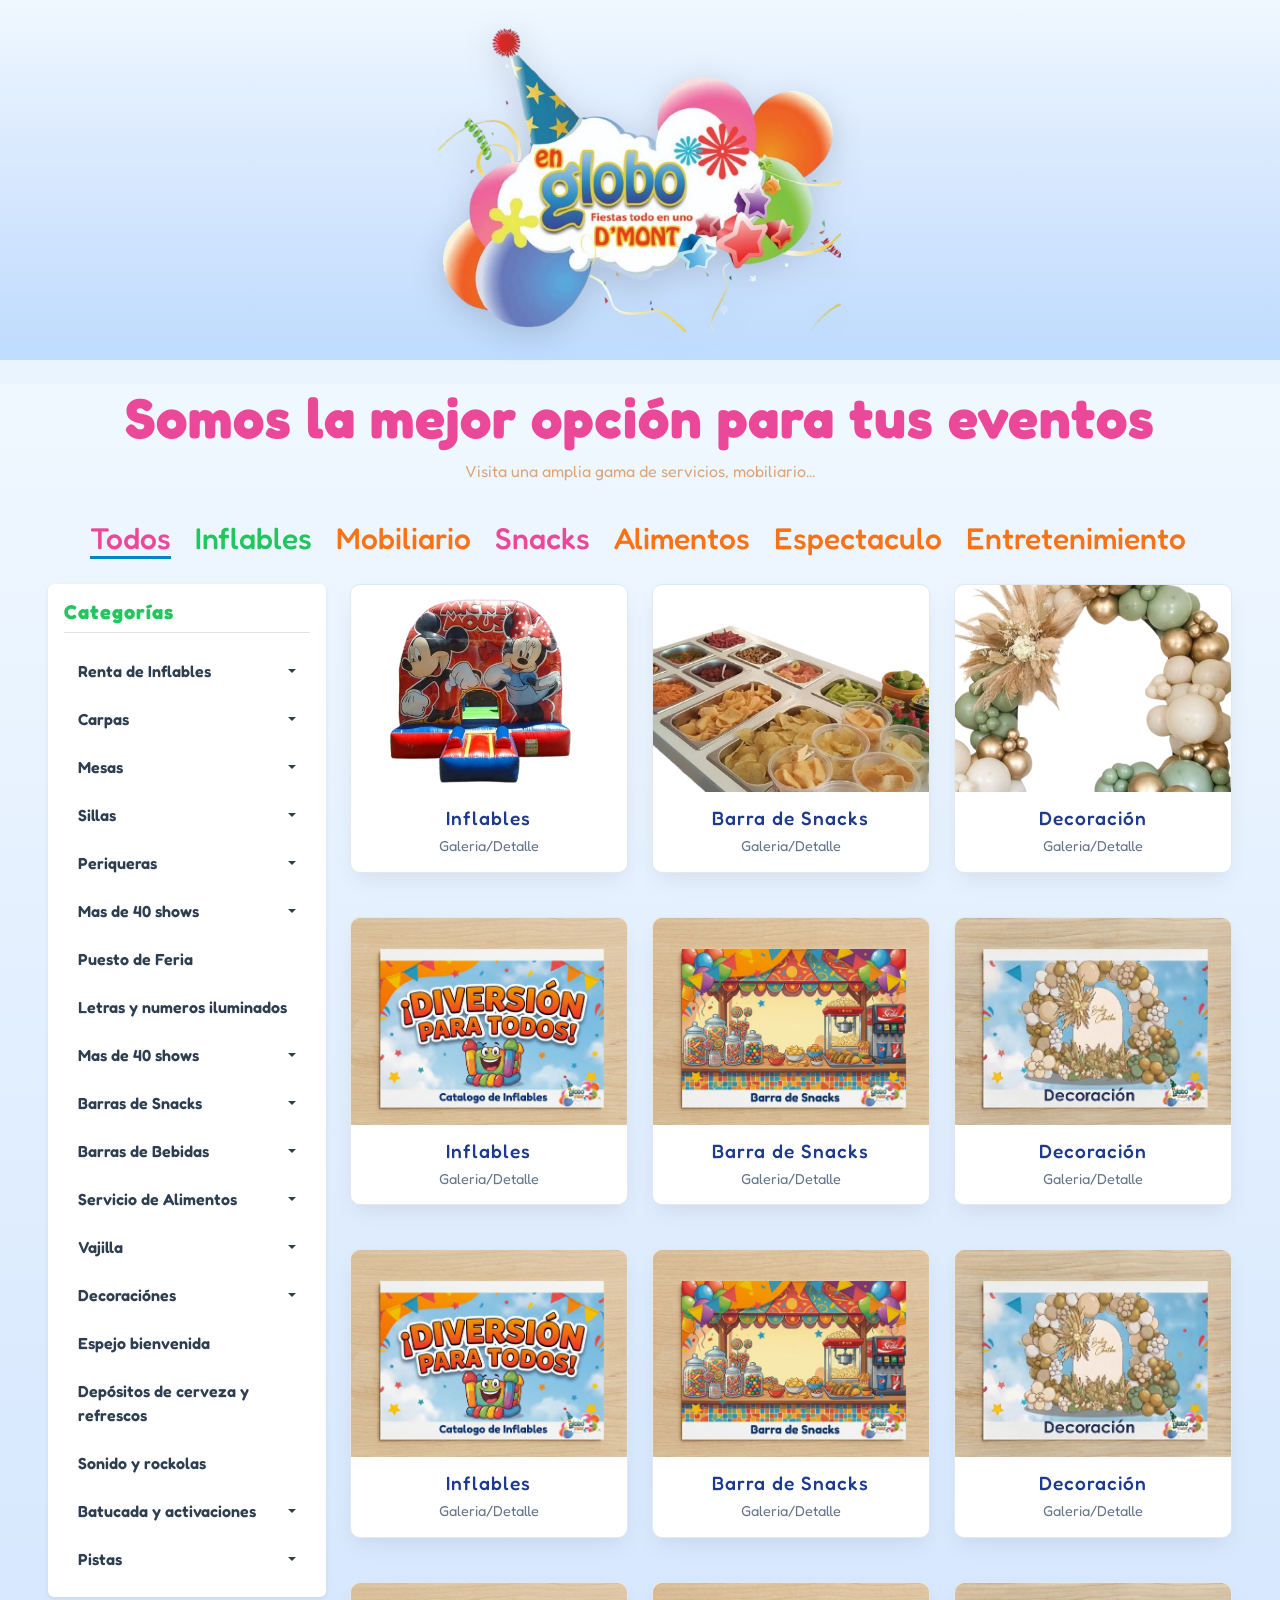
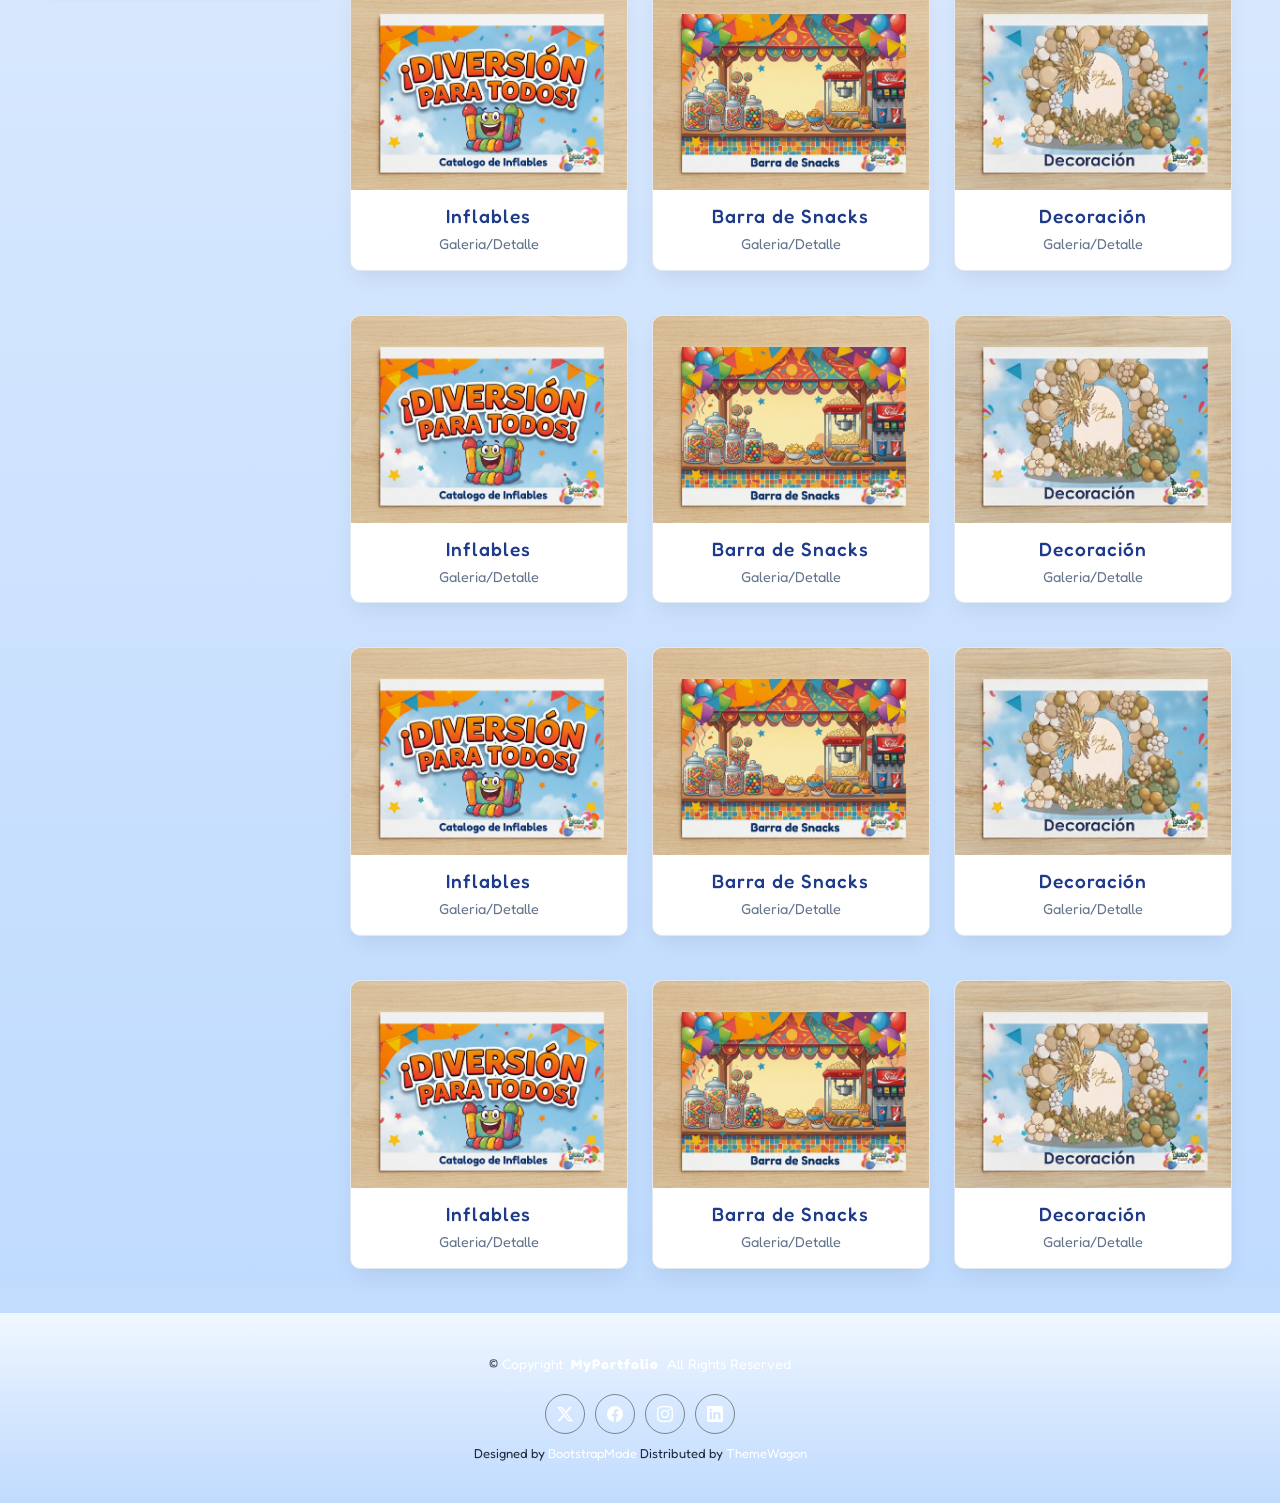
==== commit b9a79e0a: "segundos cambios" ====
--- a/index.html
+++ b/index.html
@@ -32,6 +32,12 @@
   <!-- Main CSS File -->
   <link href="assets/css/main.css" rel="stylesheet">
 
+  <style>
+  .portfolio-filters li {
+    font-size: 30px !important; /* Puedes cambiar 20px por el tamaño que desees */
+    font-weight: bold;
+  }
+</style>
 
 </head>
 
@@ -78,18 +84,18 @@
           </div>
 
           <div class="row">
-  <div class="col-lg-12 text-center align-items-center">
-    <ul class="portfolio-filters isotope-filters" data-aos="fade-up" data-aos-delay="100">
-      <li data-filter="*" class="filter-active titulo-rosa">Todos</li>
-      <li data-filter=".filter-app" class="titulo-verde">Inflables</li>
-      <li data-filter=".filter-product" class="titulo-anaranjado">Mobiliario</li>
-      <li data-filter=".filter-branding" class="titulo-rosa">Snacks</li>
-      <li data-filter=".filter-books" class="titulo-anaranjado">Alimentos</li>
-      <li data-filter=".filter-books" class="titulo-anaranjado">Espectaculo</li>
-      <li data-filter=".filter-books" class="titulo-anaranjado">Entretenimiento</li>
-    </ul>
-  </div>
-</div>
+            <div class="col-lg-12 text-center align-items-center">
+              <ul class="portfolio-filters isotope-filters" data-aos="fade-up" data-aos-delay="100">
+                <li data-filter="*" class="filter-active titulo-rosa">Todos</li>
+                <li data-filter=".filter-app" class="titulo-verde">Inflables</li>
+                <li data-filter=".filter-product" class="titulo-anaranjado">Mobiliario</li>
+                <li data-filter=".filter-branding" class="titulo-rosa">Snacks</li>
+                <li data-filter=".filter-books" class="titulo-anaranjado">Alimentos</li>
+                <li data-filter=".filter-books" class="titulo-anaranjado">Espectaculo</li>
+                <li data-filter=".filter-books" class="titulo-anaranjado">Entretenimiento</li>
+              </ul>
+            </div>
+          </div>
 
           <!-- ESTRUCTURA EN DOS COLUMNAS -->
           <div class="row gy-4">
@@ -105,7 +111,19 @@
                       Renta de Inflables
                     </a>
                     <ul class="dropdown-menu w-100">
-                      <li><a class="dropdown-item" href="portfolio-inflables.html">Toros mecánicos</a></li>
+                      <!-- Enlace principal que el usuario ve y al que le da clic -->
+                      <li>
+                        <a class="dropdown-item glightbox" href="assets/img/enGlobo/inflables1/i2.jpeg" data-gallery="galeria-toros">
+                          Toros mecánicos
+                        </a>
+                      </li>
+                      <!-- Las otras 2 imágenes ocultas (d-none) pero conectadas a la misma galería -->
+                      <li class="d-none">
+                        <a class="glightbox" href="assets/img/enGlobo/inflables1/i6.jpeg" data-gallery="galeria-toros"></a>
+                      </li>
+                      <!--<li class="d-none">
+                        <a class="glightbox" href="assets/img/enGlobo/inflables1/i6.jpeg" data-gallery="galeria-toros"></a>
+                      </li>-->
                       <li><a class="dropdown-item" href="portfolio-inflables.html">UP dawn y/o demoledor</a></li>
                       <li><a class="dropdown-item" href="portfolio-inflables.html">Mesa hokye</a></li>
                       <li><a class="dropdown-item" href="portfolio-inflables.html">JENGA GIGANTE</a></li>
@@ -333,7 +351,7 @@
                 <div class="col-lg-4 col-md-6 portfolio-item isotope-item filter-app">
                   <div class="portfolio-wrap-azul">
                     <div class="portfolio-image-container">
-                      <img src="assets/img/enGlobo/inflable3.jpeg" class="img-fluid portfolio-content-img" alt="Inflable">
+                      <img src="assets/img/enGlobo/inflables3/ic1m.png" class="img-fluid portfolio-content-img" alt="Inflable">
                       <a href="portfolio-inflables.html" title="Ver detalles" class="portfolio-info-hover portfolio-link"></a>
                     </div>
                     <div class="portfolio-info-text">
@@ -347,7 +365,7 @@
                 <div class="col-lg-4 col-md-6 portfolio-item isotope-item filter-app">
                   <div class="portfolio-wrap-azul">
                     <div class="portfolio-image-container">
-                      <img src="assets/img/enGlobo/barraSnacks.jpeg" class="img-fluid portfolio-content-img" alt="Barra de Snacks">
+                      <img src="assets/img/enGlobo/barraSnacks.png" class="img-fluid portfolio-content-img" alt="Barra de Snacks">
                       <a href="portfolio-barraSnacks.html" title="Ver detalles" class="portfolio-info-hover portfolio-link"></a>
                     </div>
                     <div class="portfolio-info-text">
@@ -361,7 +379,7 @@
                 <div class="col-lg-4 col-md-6 portfolio-item isotope-item filter-app">
                   <div class="portfolio-wrap-azul">
                     <div class="portfolio-image-container">
-                      <img src="assets/img/enGlobo/decoracion2.jpeg" class="img-fluid portfolio-content-img" alt="Decoracion">
+                      <img src="assets/img/enGlobo/decoracion2.png" class="img-fluid portfolio-content-img" alt="Decoracion" style="width: 400px; height: 250px; object-fit: cover;">
                       <a href="portfolio-decoracion.html" title="Ver detalles" class="portfolio-info-hover portfolio-link"></a>
                     </div>
                     <div class="portfolio-info-text">
--- a/assets/css/main.css
+++ b/assets/css/main.css
@@ -461,7 +461,7 @@
 .section {
   color: var(--default-color);
   background-color: var(--background-color);
-  padding: 60px 0;
+  /*padding: 60px 0;*/
   scroll-margin-top: 90px;
   overflow: clip;
 }
@@ -1561,7 +1561,9 @@
   border-bottom: 3px solid #ffcc00 !important;
 }
 
-/*=====================================*/
+/*============================================================*/
+/*=====================AJUSTES FORMATOWEB=====================*/
+/*============================================================*/
 
 /* Fondo general con degradado suave y moderno */
 body, 
@@ -1705,33 +1707,6 @@
   position: relative;
 }
 
-@media (min-width: 992px) {
-  /* Configuración del submenú desplegable a la derecha */
-  .sidebar-vertical-menu .dropdown-menu {
-    top: 0;
-    left: 100%;
-    margin-top: 0;
-    margin-left: 10px; /* Distancia entre el menú y el submenú */
-    min-width: 200px;
-    box-shadow: 0 4px 15px rgba(0, 0, 0, 0.15);
-  }
-
-  /* PUENTE INVISIBLE: Evita que el submenú se cierre al mover el cursor */
-  .sidebar-vertical-menu .dropdown-menu::before {
-    content: "";
-    position: absolute;
-    top: 0;
-    left: -12px; /* Cubre la brecha hacia la izquierda */
-    width: 12px;
-    height: 100%;
-    background: transparent;
-  }
-
-  /* Mantiene el desplegable visible durante el hover */
-  .sidebar-vertical-menu .dropdown:hover > .dropdown-menu {
-    display: block;
-  }
-}
 
 /* ==========================================
    SOLUCIÓN DEFINITIVA PARA EL MENÚ MÓVIL
@@ -1809,3 +1784,120 @@
 .texto-verde {
   color: #28a745 !important; /* Verde brillante */
 }
+
+/* 1. Permitir que la barra lateral y los contenedores no corten el contenido */
+.sidebar-vertical-menu,
+.col-lg-3,
+.row.gy-4,
+.portfolio.section,
+.main {
+  overflow: visible !important;
+}
+
+/* 2. Ajuste inteligente para el submenú de opciones */
+.sidebar-vertical-menu .dropdown-menu {
+  position: absolute !important;
+  top: 0 !important;
+  left: 100% !important;
+  margin-left: 5px !important;
+  
+  /* Se adapta al tamaño exacto, pero tiene un límite máximo inteligente para pantallas chicas */
+  max-height: calc(100vh - 150px) !important; 
+  overflow-y: auto !important; /* Muestra una barra elegante solo si excede la altura de la pantalla */
+  
+  /* Diseño limpio y espaciado cómodo */
+  padding: 10px 0;
+  box-shadow: 0px 5px 20px rgba(0,0,0,0.15);
+  border-radius: 8px;
+}
+
+/* 3. Ajuste de los elementos internos del menú para que no queden apretados */
+.sidebar-vertical-menu .dropdown-menu .dropdown-item {
+  padding: 8px 20px;
+  white-space: normal; /* Permite que si un texto es largo baje de línea en lugar de cortarse */
+}
+
+/*COLOR DE LOS TITULOS*/
+
+/* 1. Aplicar la tipografía divertida a todos los títulos y encabezados */
+    h1, h2, h3, h4, h5, h6, .portfolio-info h3, .sitename, .sidebar-vertical-menu h5 {
+      letter-spacing: 1px;
+    }
+
+    /* 2. Clases de colores brillantes para fiestas */
+    .titulo-rosa {
+      color: #ec4899 !important; /* Rosa brillante */
+    }
+
+    .titulo-verde {
+      color: #22c55e !important; /* Verde brillante */
+    }
+
+    .titulo-anaranjado {
+      color: #cf60058b !important; /* Verde brillante */
+    }
+
+
+  /* 1. Forzar color absoluto en los filtros de la lista */
+  ul.portfolio-filters li.titulo-rosa {
+    color: #ec4899 !important;
+  }
+  ul.portfolio-filters li.titulo-verde {
+    color: #22c55e !important;
+  }
+  ul.portfolio-filters li.titulo-anaranjado {
+    color: #f97316 !important;
+  }
+
+  /* 2. Forzar el color incluso cuando el botón está activo o se pasa el mouse por encima */
+  ul.portfolio-filters li.filter-active.titulo-rosa,
+  ul.portfolio-filters li.titulo-rosa:hover {
+    color: #ec4899 !important;
+  }
+  ul.portfolio-filters li.filter-active.titulo-verde,
+  ul.portfolio-filters li.titulo-verde:hover {
+    color: #22c55e !important;
+  }
+  ul.portfolio-filters li.filter-active.titulo-anaranjado,
+  ul.portfolio-filters li.titulo-anaranjado:hover {
+    color: #f97316 !important;
+  }
+
+  h1.tituloPrincipal {
+    font-size: 3.5rem !important; /* Puedes subirlo a 4rem o 4.5rem si lo quieres aún más gigante */
+    line-height: 1.2 !important;  /* Asegura que si el texto baja a dos líneas no se amontone */
+  }
+  
+
+  /* 1. COMPORTAMIENTO PARA COMPUTADORAS (Más pegado al menú padre) */
+.sidebar-vertical-menu .dropdown-menu {
+  position: absolute !important;
+  top: 0 !important;
+  left: 95% !important; /* Reducido de 100% a 95% para acercarlo */
+  margin-left: 2px !important; /* Espacio mínimo de separación */
+  max-height: calc(100vh - 150px) !important;
+  overflow-y: auto !important;
+  padding: 10px 0;
+  box-shadow: 0px 5px 20px rgba(0,0,0,0.15);
+  border-radius: 8px;
+  background-color: #ffffff;
+}
+
+.sidebar-vertical-menu .dropdown-menu .dropdown-item {
+  padding: 8px 20px;
+  white-space: normal;
+}
+
+/* 2. COMPORTAMIENTO EXCLUSIVO PARA MÓVILES (Se mantiene hacia abajo) */
+@media (max-width: 991.98px) {
+  .sidebar-vertical-menu .dropdown-menu {
+    position: static !important;
+    float: none !important;
+    width: 100% !important;
+    margin-top: 5px !important;
+    margin-left: 0 !important;
+    max-height: 300px !important;
+    overflow-y: auto !important;
+    box-shadow: 0px 5px 15px rgba(0,0,0,0.08);
+  }
+}
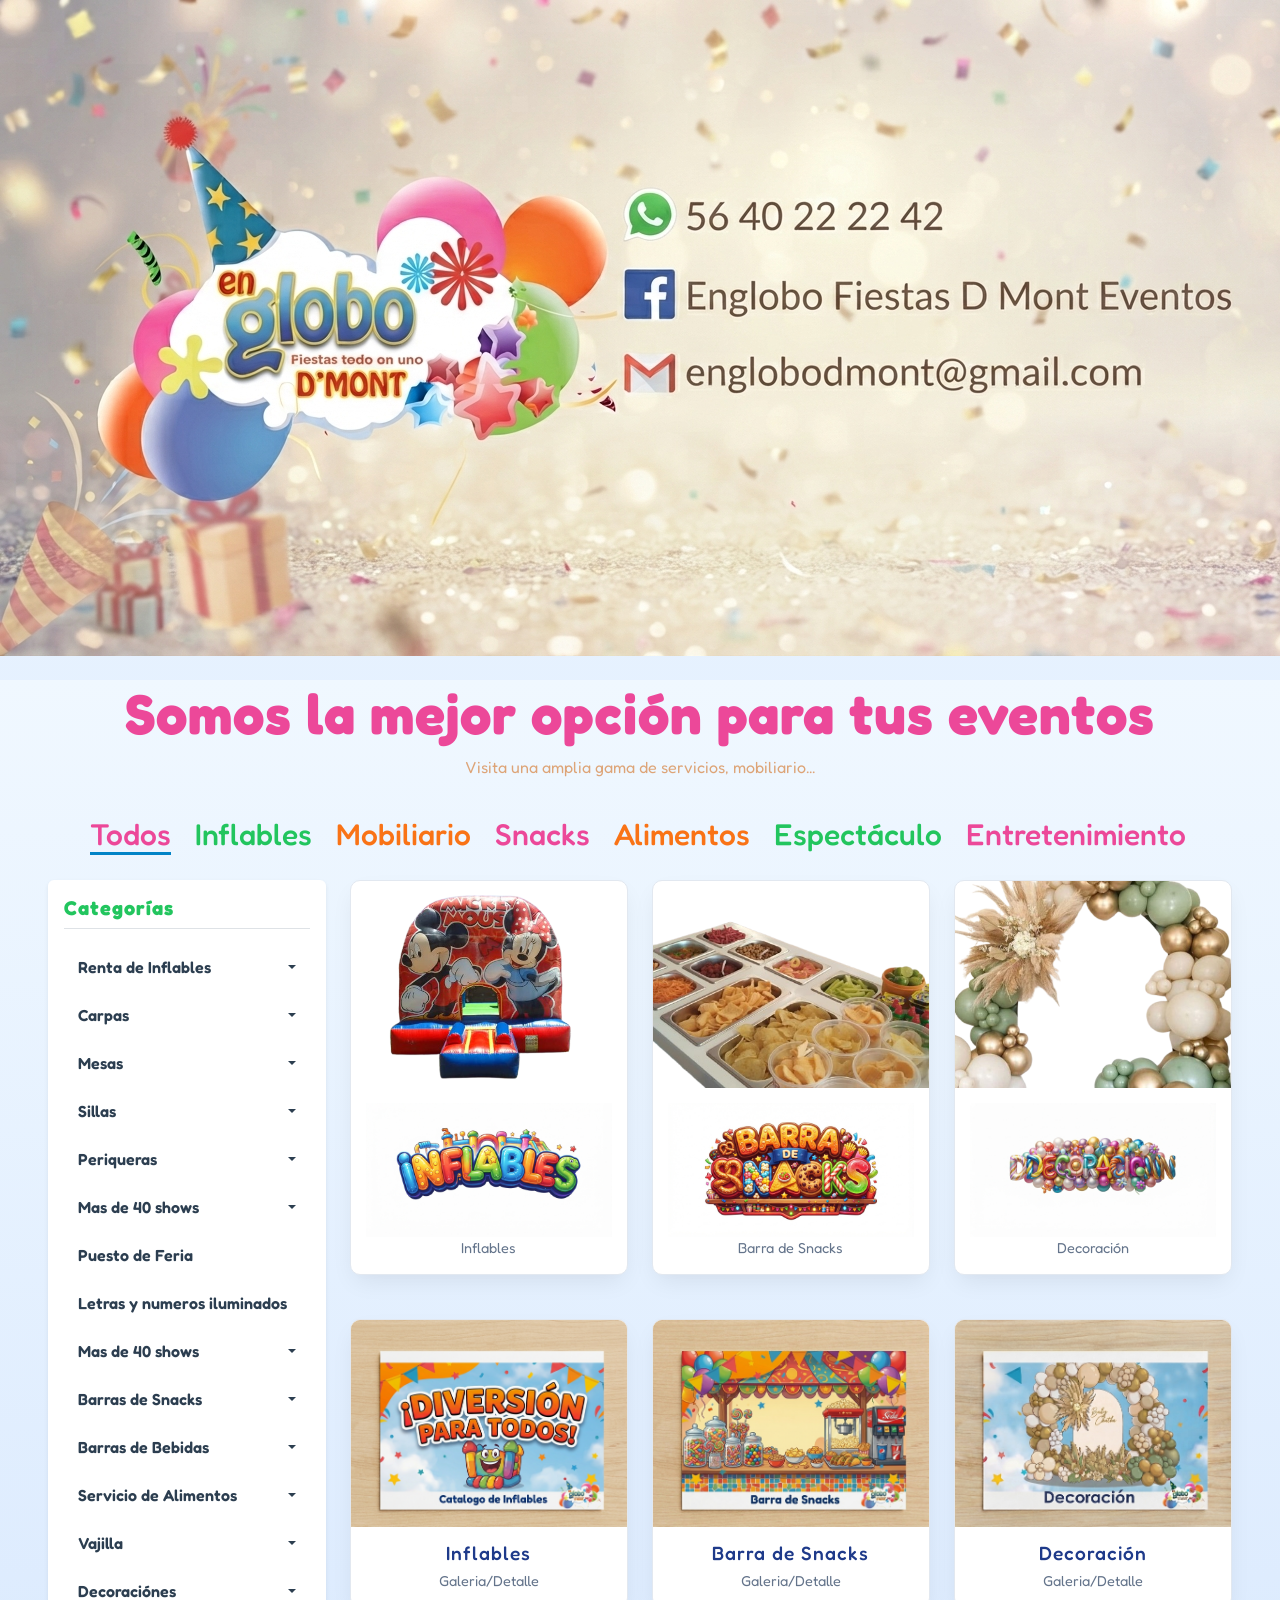
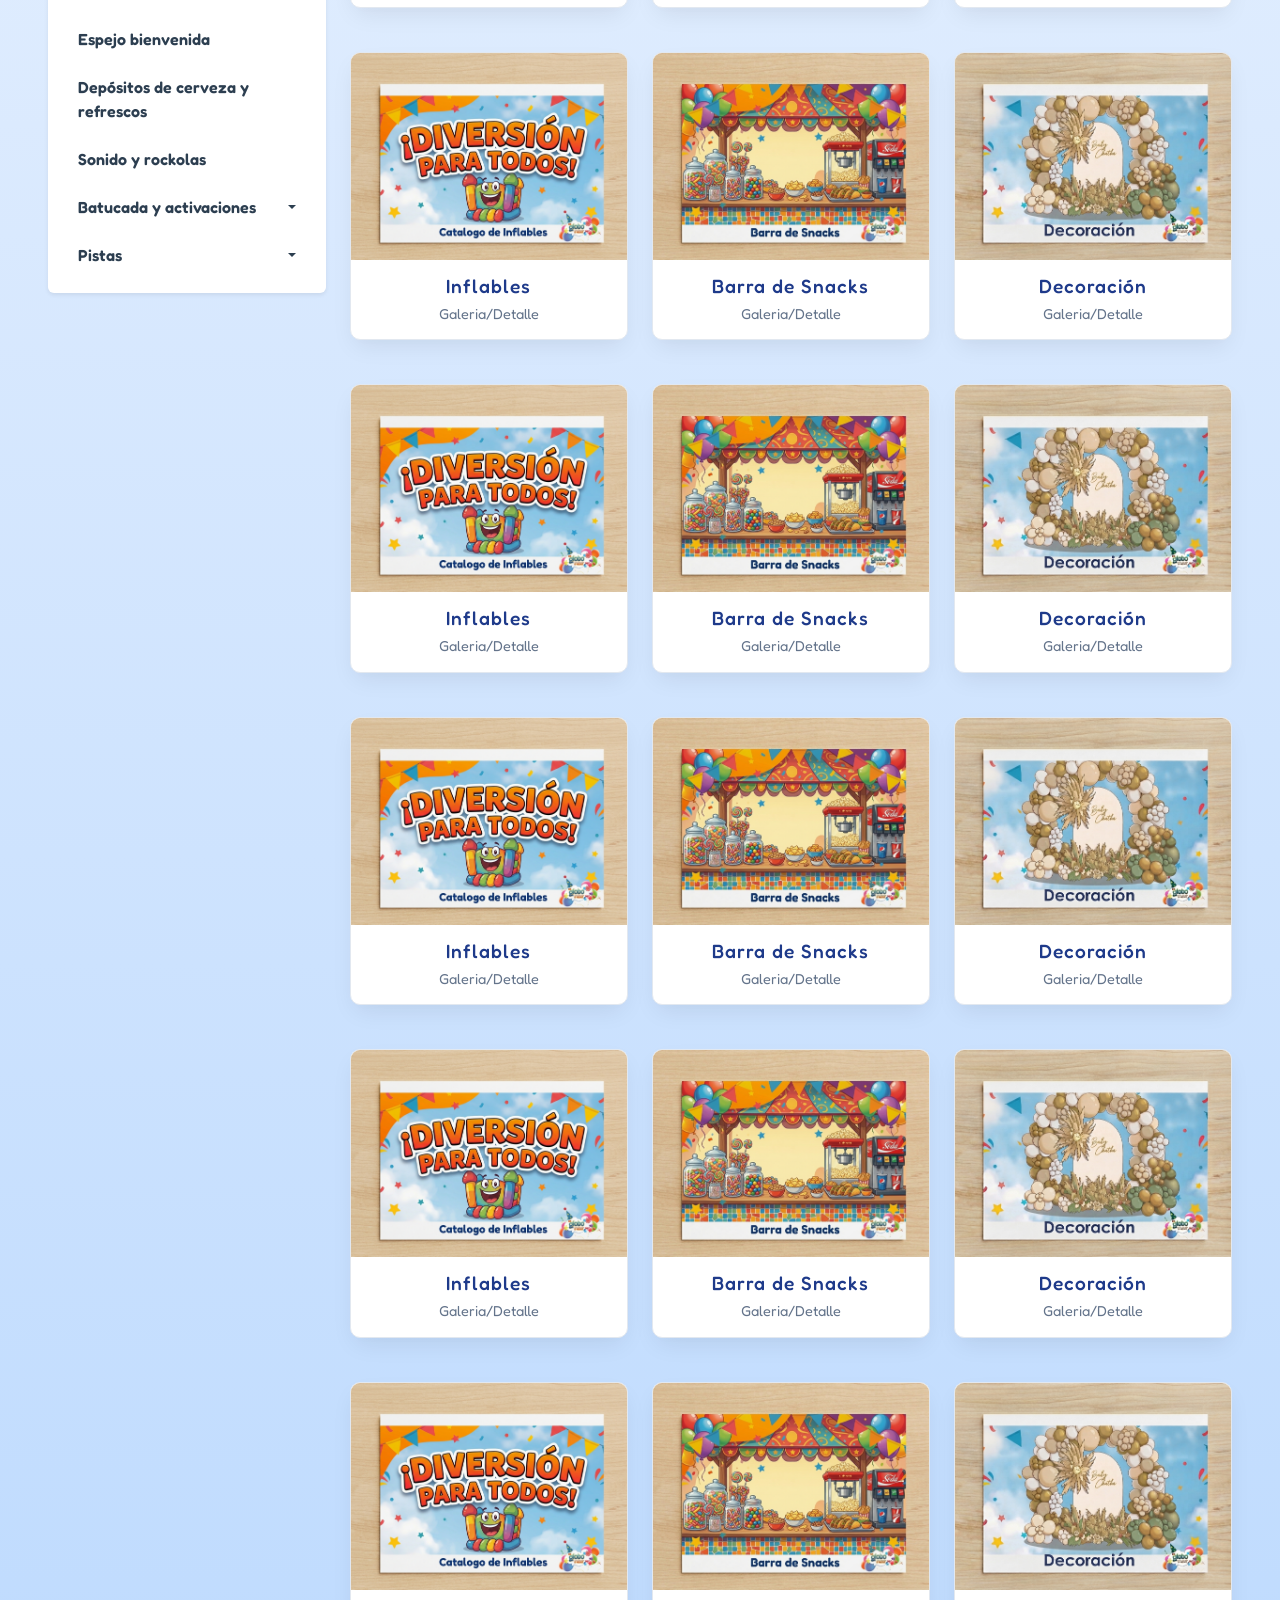
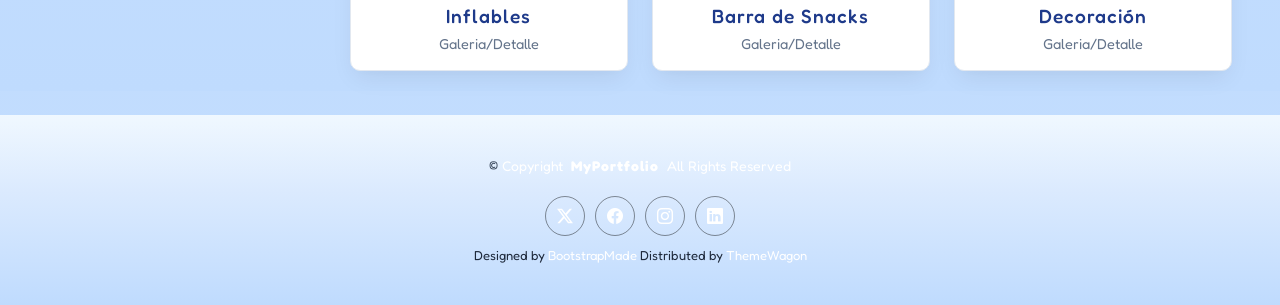
==== commit 985579f5: "segundos cambios de la señora terminados" ====
--- a/index.html
+++ b/index.html
@@ -44,29 +44,28 @@
 <body class="index-page">
 
   <header id="header" class="header d-flex align-items-center sticky-top">
-    <div class="container-fluid d-flex align-items-center justify-content-center position-relative">
-      
-      <!-- Logo Centrado -->
-      <a href="index.html" class="d-flex align-items-center justify-content-center logo-link-centrado">
-        <img src="assets/img/enGlobo/logoEnfiestasLogo.png" alt="EnGloboFiestas" class="logo-centrado-img">
-      </a>
-
-      <!-- Navegación y Botón Hamburguesa -->
-      <nav id="navmenu" class="navmenu">
-        <ul>
-          <li><a href="index.html" class="active">Home</a></li>
-          <li><a href="about.html">About</a></li>
-          <li><a href="services.html">Services</a></li>
-          <li><a href="portfolio.html">Portfolio</a></li>
-          <li><a href="contact.html">Contact</a></li>
-        </ul>
-      </nav>
-      
-      <!-- El botón debe estar fuera o controlado para pantallas pequeñas -->
-      <i class="mobile-nav-toggle d-xl-none bi bi-list"></i>
-
-    </div>
-  </header>
+  <div class="container-fluid position-relative p-0 m-0">
+    
+    <!-- Enlace y Banner -->
+    <a href="index.html" class="logo-link-extremo">
+      <img src="assets/img/enGlobo/logoEnfiestasLogoM2.jpeg" alt="EnGloboFiestas" class="logo-extremo-img">
+    </a>
+
+    <!-- Navegación -->
+    <nav id="navmenu" class="navmenu">
+      <ul>
+        <li><a href="index.html" class="active">Home</a></li>
+        <li><a href="about.html">About</a></li>
+        <li><a href="services.html">Services</a></li>
+        <li><a href="portfolio.html">Portfolio</a></li>
+        <li><a href="contact.html">Contact</a></li>
+      </ul>
+    </nav>
+    
+    <i class="mobile-nav-toggle d-xl-none bi bi-list"></i>
+
+  </div>
+</header>
 
   <main class="main my-4">
     <section id="portfolio" class="portfolio section">
@@ -91,8 +90,8 @@
                 <li data-filter=".filter-product" class="titulo-anaranjado">Mobiliario</li>
                 <li data-filter=".filter-branding" class="titulo-rosa">Snacks</li>
                 <li data-filter=".filter-books" class="titulo-anaranjado">Alimentos</li>
-                <li data-filter=".filter-books" class="titulo-anaranjado">Espectaculo</li>
-                <li data-filter=".filter-books" class="titulo-anaranjado">Entretenimiento</li>
+                <li data-filter=".filter-books" class="titulo-verde">Espectáculo</li>
+                <li data-filter=".filter-books" class="titulo-rosa">Entretenimiento</li>
               </ul>
             </div>
           </div>
@@ -355,8 +354,8 @@
                       <a href="portfolio-inflables.html" title="Ver detalles" class="portfolio-info-hover portfolio-link"></a>
                     </div>
                     <div class="portfolio-info-text">
-                      <h4>Inflables</h4>
-                      <p>Galeria/Detalle</p>
+                      <img src="assets/img/enGlobo/tituloInflables.jpeg" class="img-fluid portfolio-content-img" alt="Inflable">
+                      <p>Inflables</p>
                     </div>
                   </div>
                 </div>
@@ -369,8 +368,8 @@
                       <a href="portfolio-barraSnacks.html" title="Ver detalles" class="portfolio-info-hover portfolio-link"></a>
                     </div>
                     <div class="portfolio-info-text">
-                      <h4>Barra de Snacks</h4>
-                      <p>Galeria/Detalle</p>
+                      <img src="assets/img/enGlobo/tituloBarraSnacks.jpeg" class="img-fluid portfolio-content-img" alt="Inflable">
+                      <p>Barra de Snacks</p>
                     </div>
                   </div>
                 </div>
@@ -383,8 +382,8 @@
                       <a href="portfolio-decoracion.html" title="Ver detalles" class="portfolio-info-hover portfolio-link"></a>
                     </div>
                     <div class="portfolio-info-text">
-                      <h4>Decoración</h4>
-                      <p>Galeria/Detalle</p>
+                      <img src="assets/img/enGlobo/tituloDecoracion.jpeg" class="img-fluid portfolio-content-img" alt="Inflable">
+                      <p>Decoración</p>
                     </div>
                   </div>
                 </div>
--- a/assets/css/main.css
+++ b/assets/css/main.css
@@ -1900,4 +1900,38 @@
     overflow-y: auto !important;
     box-shadow: 0px 5px 15px rgba(0,0,0,0.08);
   }
+}
+
+/* Asegura que el contenedor abarque todo el ancho de la pantalla sin márgenes */
+#header.header {
+  width: 100% !important;
+  max-width: 100% !important;
+  padding: 0 !important;
+}
+
+#header .container-fluid {
+  width: 100% !important;
+  max-width: 100% !important;
+  padding-left: 0 !important;
+  padding-right: 0 !important;
+  margin: 0 !important;
+}
+
+/* El enlace contenedor ocupa todo el ancho */
+.logo-link-centrado {
+  display: block;
+  width: 100%;
+}
+
+/* Cambiamos 'cover' por 'contain' para que NUNCA se corte la imagen y se vea completa */
+.logo-centrado-img {
+  width: 100% !important;
+  height: auto !important;
+  display: block;
+  object-fit: contain !important;
+}
+
+.btn-regresar {
+    width: 200px; /* Ajusta el tamaño deseado */
+    height: auto;
 }
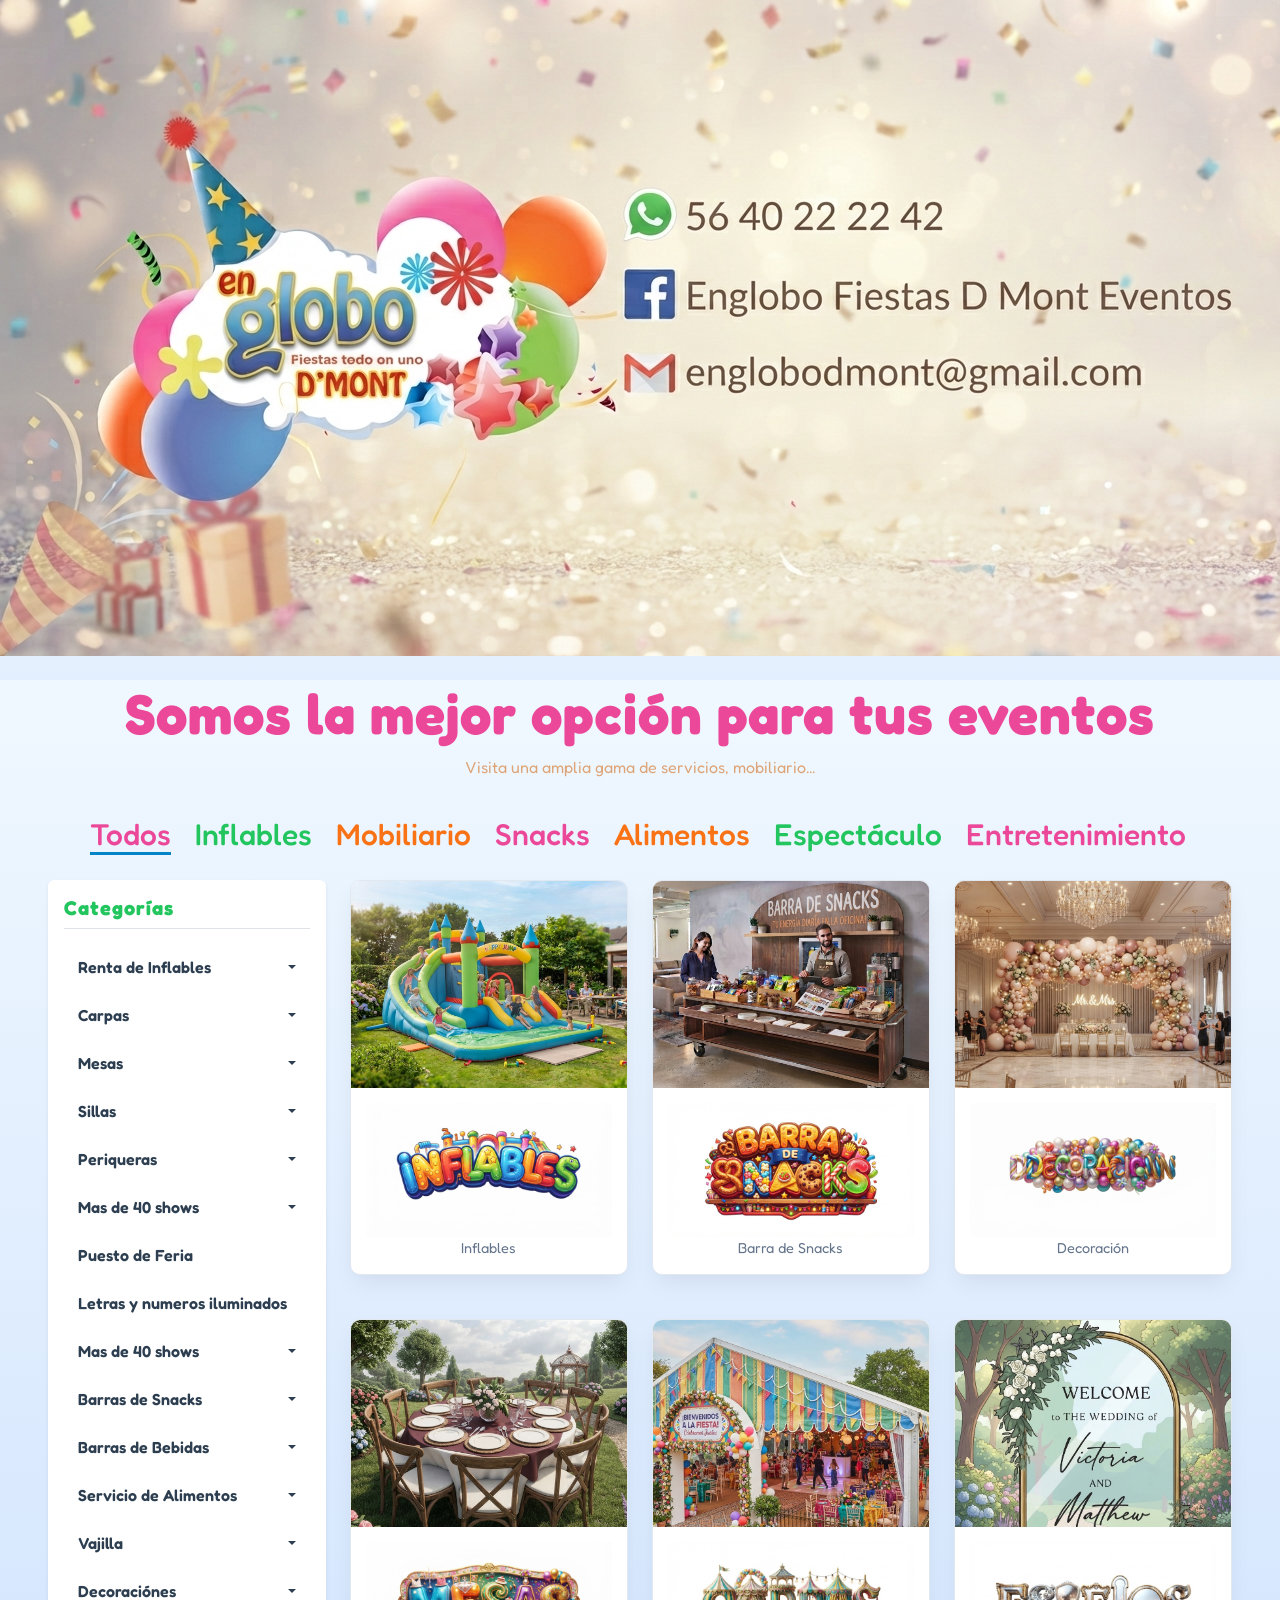
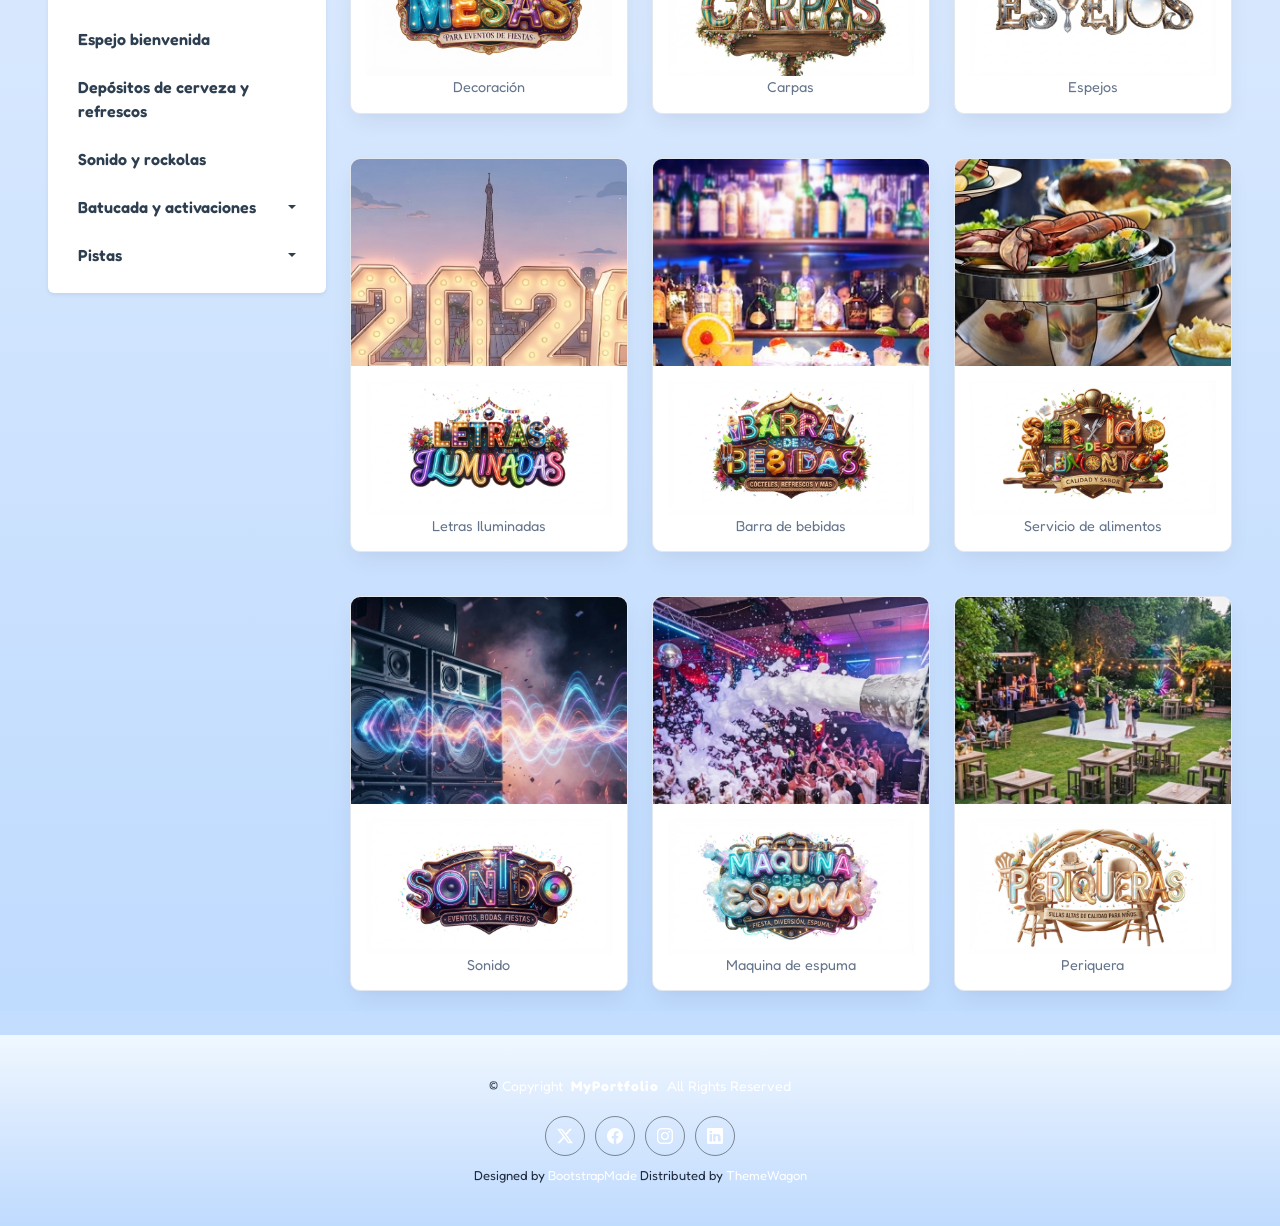
==== commit a0bcd7f7: "avance de index 11sep2026" ====
--- a/index.html
+++ b/index.html
@@ -350,7 +350,7 @@
                 <div class="col-lg-4 col-md-6 portfolio-item isotope-item filter-app">
                   <div class="portfolio-wrap-azul">
                     <div class="portfolio-image-container">
-                      <img src="assets/img/enGlobo/inflables3/ic1m.png" class="img-fluid portfolio-content-img" alt="Inflable">
+                      <img src="assets/img/enGlobo/inflables1.jpeg" class="img-fluid portfolio-content-img" alt="Inflable">
                       <a href="portfolio-inflables.html" title="Ver detalles" class="portfolio-info-hover portfolio-link"></a>
                     </div>
                     <div class="portfolio-info-text">
@@ -364,7 +364,7 @@
                 <div class="col-lg-4 col-md-6 portfolio-item isotope-item filter-app">
                   <div class="portfolio-wrap-azul">
                     <div class="portfolio-image-container">
-                      <img src="assets/img/enGlobo/barraSnacks.png" class="img-fluid portfolio-content-img" alt="Barra de Snacks">
+                      <img src="assets/img/enGlobo/barraDeSnacks.jpeg" class="img-fluid portfolio-content-img" alt="Barra de Snacks">
                       <a href="portfolio-barraSnacks.html" title="Ver detalles" class="portfolio-info-hover portfolio-link"></a>
                     </div>
                     <div class="portfolio-info-text">
@@ -378,7 +378,7 @@
                 <div class="col-lg-4 col-md-6 portfolio-item isotope-item filter-app">
                   <div class="portfolio-wrap-azul">
                     <div class="portfolio-image-container">
-                      <img src="assets/img/enGlobo/decoracion2.png" class="img-fluid portfolio-content-img" alt="Decoracion" style="width: 400px; height: 250px; object-fit: cover;">
+                      <img src="assets/img/enGlobo/decoracion2.jpeg" class="img-fluid portfolio-content-img" alt="Decoracion" style="width: 400px; height: 250px; object-fit: cover;">
                       <a href="portfolio-decoracion.html" title="Ver detalles" class="portfolio-info-hover portfolio-link"></a>
                     </div>
                     <div class="portfolio-info-text">
@@ -388,254 +388,128 @@
                   </div>
                 </div>
 
-                <!-- Ítem 1 (Inflables - Pertenece a filter-app) -->
-                <div class="col-lg-4 col-md-6 portfolio-item isotope-item filter-app">
-                  <div class="portfolio-wrap-azul">
-                    <div class="portfolio-image-container">
-                      <img src="assets/img/enGlobo/inflable3.jpeg" class="img-fluid portfolio-content-img" alt="Inflable">
-                      <a href="portfolio-inflables.html" title="Ver detalles" class="portfolio-info-hover portfolio-link"></a>
-                    </div>
-                    <div class="portfolio-info-text">
-                      <h4>Inflables</h4>
-                      <p>Galeria/Detalle</p>
-                    </div>
-                  </div>
-                </div>
-
-                <!-- Ítem 2 (Barra Snacks - Pertenece a filter-product) -->
-                <div class="col-lg-4 col-md-6 portfolio-item isotope-item filter-app">
-                  <div class="portfolio-wrap-azul">
-                    <div class="portfolio-image-container">
-                      <img src="assets/img/enGlobo/barraSnacks.jpeg" class="img-fluid portfolio-content-img" alt="Barra de Snacks">
-                      <a href="portfolio-barraSnacks.html" title="Ver detalles" class="portfolio-info-hover portfolio-link"></a>
-                    </div>
-                    <div class="portfolio-info-text">
-                      <h4>Barra de Snacks</h4>
-                      <p>Galeria/Detalle</p>
-                    </div>
-                  </div>
-                </div>
-
-                <!-- Ítem 3 (Decoración - Pertenece a filter-branding) -->
-                <div class="col-lg-4 col-md-6 portfolio-item isotope-item filter-app">
-                  <div class="portfolio-wrap-azul">
-                    <div class="portfolio-image-container">
-                      <img src="assets/img/enGlobo/decoracion2.jpeg" class="img-fluid portfolio-content-img" alt="Decoracion">
-                      <a href="portfolio-decoracion.html" title="Ver detalles" class="portfolio-info-hover portfolio-link"></a>
-                    </div>
-                    <div class="portfolio-info-text">
-                      <h4>Decoración</h4>
-                      <p>Galeria/Detalle</p>
-                    </div>
-                  </div>
-                </div>
-
-                <!-- Ítem 1 (Inflables - Pertenece a filter-app) -->
-                <div class="col-lg-4 col-md-6 portfolio-item isotope-item filter-app">
-                  <div class="portfolio-wrap-azul">
-                    <div class="portfolio-image-container">
-                      <img src="assets/img/enGlobo/inflable3.jpeg" class="img-fluid portfolio-content-img" alt="Inflable">
-                      <a href="portfolio-inflables.html" title="Ver detalles" class="portfolio-info-hover portfolio-link"></a>
-                    </div>
-                    <div class="portfolio-info-text">
-                      <h4>Inflables</h4>
-                      <p>Galeria/Detalle</p>
-                    </div>
-                  </div>
-                </div>
-
-                <!-- Ítem 2 (Barra Snacks - Pertenece a filter-product) -->
-                <div class="col-lg-4 col-md-6 portfolio-item isotope-item filter-app">
-                  <div class="portfolio-wrap-azul">
-                    <div class="portfolio-image-container">
-                      <img src="assets/img/enGlobo/barraSnacks.jpeg" class="img-fluid portfolio-content-img" alt="Barra de Snacks">
-                      <a href="portfolio-barraSnacks.html" title="Ver detalles" class="portfolio-info-hover portfolio-link"></a>
-                    </div>
-                    <div class="portfolio-info-text">
-                      <h4>Barra de Snacks</h4>
-                      <p>Galeria/Detalle</p>
-                    </div>
-                  </div>
-                </div>
-
-                <!-- Ítem 3 (Decoración - Pertenece a filter-branding) -->
-                <div class="col-lg-4 col-md-6 portfolio-item isotope-item filter-app">
-                  <div class="portfolio-wrap-azul">
-                    <div class="portfolio-image-container">
-                      <img src="assets/img/enGlobo/decoracion2.jpeg" class="img-fluid portfolio-content-img" alt="Decoracion">
-                      <a href="portfolio-decoracion.html" title="Ver detalles" class="portfolio-info-hover portfolio-link"></a>
-                    </div>
-                    <div class="portfolio-info-text">
-                      <h4>Decoración</h4>
-                      <p>Galeria/Detalle</p>
-                    </div>
-                  </div>
-                </div>
-
-                <!-- Ítem 1 (Inflables - Pertenece a filter-app) -->
-                <div class="col-lg-4 col-md-6 portfolio-item isotope-item filter-app">
-                  <div class="portfolio-wrap-azul">
-                    <div class="portfolio-image-container">
-                      <img src="assets/img/enGlobo/inflable3.jpeg" class="img-fluid portfolio-content-img" alt="Inflable">
-                      <a href="portfolio-inflables.html" title="Ver detalles" class="portfolio-info-hover portfolio-link"></a>
-                    </div>
-                    <div class="portfolio-info-text">
-                      <h4>Inflables</h4>
-                      <p>Galeria/Detalle</p>
-                    </div>
-                  </div>
-                </div>
-
-                <!-- Ítem 2 (Barra Snacks - Pertenece a filter-product) -->
-                <div class="col-lg-4 col-md-6 portfolio-item isotope-item filter-app">
-                  <div class="portfolio-wrap-azul">
-                    <div class="portfolio-image-container">
-                      <img src="assets/img/enGlobo/barraSnacks.jpeg" class="img-fluid portfolio-content-img" alt="Barra de Snacks">
-                      <a href="portfolio-barraSnacks.html" title="Ver detalles" class="portfolio-info-hover portfolio-link"></a>
-                    </div>
-                    <div class="portfolio-info-text">
-                      <h4>Barra de Snacks</h4>
-                      <p>Galeria/Detalle</p>
-                    </div>
-                  </div>
-                </div>
-
-                <!-- Ítem 3 (Decoración - Pertenece a filter-branding) -->
-                <div class="col-lg-4 col-md-6 portfolio-item isotope-item filter-app">
-                  <div class="portfolio-wrap-azul">
-                    <div class="portfolio-image-container">
-                      <img src="assets/img/enGlobo/decoracion2.jpeg" class="img-fluid portfolio-content-img" alt="Decoracion">
-                      <a href="portfolio-decoracion.html" title="Ver detalles" class="portfolio-info-hover portfolio-link"></a>
-                    </div>
-                    <div class="portfolio-info-text">
-                      <h4>Decoración</h4>
-                      <p>Galeria/Detalle</p>
-                    </div>
-                  </div>
-                </div>
-
-                <!-- Ítem 1 (Inflables - Pertenece a filter-app) -->
-                <div class="col-lg-4 col-md-6 portfolio-item isotope-item filter-app">
-                  <div class="portfolio-wrap-azul">
-                    <div class="portfolio-image-container">
-                      <img src="assets/img/enGlobo/inflable3.jpeg" class="img-fluid portfolio-content-img" alt="Inflable">
-                      <a href="portfolio-inflables.html" title="Ver detalles" class="portfolio-info-hover portfolio-link"></a>
-                    </div>
-                    <div class="portfolio-info-text">
-                      <h4>Inflables</h4>
-                      <p>Galeria/Detalle</p>
-                    </div>
-                  </div>
-                </div>
-
-                <!-- Ítem 2 (Barra Snacks - Pertenece a filter-product) -->
-                <div class="col-lg-4 col-md-6 portfolio-item isotope-item filter-app">
-                  <div class="portfolio-wrap-azul">
-                    <div class="portfolio-image-container">
-                      <img src="assets/img/enGlobo/barraSnacks.jpeg" class="img-fluid portfolio-content-img" alt="Barra de Snacks">
-                      <a href="portfolio-barraSnacks.html" title="Ver detalles" class="portfolio-info-hover portfolio-link"></a>
-                    </div>
-                    <div class="portfolio-info-text">
-                      <h4>Barra de Snacks</h4>
-                      <p>Galeria/Detalle</p>
-                    </div>
-                  </div>
-                </div>
-
-                <!-- Ítem 3 (Decoración - Pertenece a filter-branding) -->
-                <div class="col-lg-4 col-md-6 portfolio-item isotope-item filter-app">
-                  <div class="portfolio-wrap-azul">
-                    <div class="portfolio-image-container">
-                      <img src="assets/img/enGlobo/decoracion2.jpeg" class="img-fluid portfolio-content-img" alt="Decoracion">
-                      <a href="portfolio-decoracion.html" title="Ver detalles" class="portfolio-info-hover portfolio-link"></a>
-                    </div>
-                    <div class="portfolio-info-text">
-                      <h4>Decoración</h4>
-                      <p>Galeria/Detalle</p>
-                    </div>
-                  </div>
-                </div>
-
-                <!-- Ítem 1 (Inflables - Pertenece a filter-app) -->
-                <div class="col-lg-4 col-md-6 portfolio-item isotope-item filter-app">
-                  <div class="portfolio-wrap-azul">
-                    <div class="portfolio-image-container">
-                      <img src="assets/img/enGlobo/inflable3.jpeg" class="img-fluid portfolio-content-img" alt="Inflable">
-                      <a href="portfolio-inflables.html" title="Ver detalles" class="portfolio-info-hover portfolio-link"></a>
-                    </div>
-                    <div class="portfolio-info-text">
-                      <h4>Inflables</h4>
-                      <p>Galeria/Detalle</p>
-                    </div>
-                  </div>
-                </div>
-
-                <!-- Ítem 2 (Barra Snacks - Pertenece a filter-product) -->
-                <div class="col-lg-4 col-md-6 portfolio-item isotope-item filter-app">
-                  <div class="portfolio-wrap-azul">
-                    <div class="portfolio-image-container">
-                      <img src="assets/img/enGlobo/barraSnacks.jpeg" class="img-fluid portfolio-content-img" alt="Barra de Snacks">
-                      <a href="portfolio-barraSnacks.html" title="Ver detalles" class="portfolio-info-hover portfolio-link"></a>
-                    </div>
-                    <div class="portfolio-info-text">
-                      <h4>Barra de Snacks</h4>
-                      <p>Galeria/Detalle</p>
-                    </div>
-                  </div>
-                </div>
-
-                <!-- Ítem 3 (Decoración - Pertenece a filter-branding) -->
-                <div class="col-lg-4 col-md-6 portfolio-item isotope-item filter-app">
-                  <div class="portfolio-wrap-azul">
-                    <div class="portfolio-image-container">
-                      <img src="assets/img/enGlobo/decoracion2.jpeg" class="img-fluid portfolio-content-img" alt="Decoracion">
-                      <a href="portfolio-decoracion.html" title="Ver detalles" class="portfolio-info-hover portfolio-link"></a>
-                    </div>
-                    <div class="portfolio-info-text">
-                      <h4>Decoración</h4>
-                      <p>Galeria/Detalle</p>
-                    </div>
-                  </div>
-                </div>
-
-                <!-- Ítem 1 (Inflables - Pertenece a filter-app) -->
-                <div class="col-lg-4 col-md-6 portfolio-item isotope-item filter-app">
-                  <div class="portfolio-wrap-azul">
-                    <div class="portfolio-image-container">
-                      <img src="assets/img/enGlobo/inflable3.jpeg" class="img-fluid portfolio-content-img" alt="Inflable">
-                      <a href="portfolio-inflables.html" title="Ver detalles" class="portfolio-info-hover portfolio-link"></a>
-                    </div>
-                    <div class="portfolio-info-text">
-                      <h4>Inflables</h4>
-                      <p>Galeria/Detalle</p>
-                    </div>
-                  </div>
-                </div>
-
-                <!-- Ítem 2 (Barra Snacks - Pertenece a filter-product) -->
-                <div class="col-lg-4 col-md-6 portfolio-item isotope-item filter-app">
-                  <div class="portfolio-wrap-azul">
-                    <div class="portfolio-image-container">
-                      <img src="assets/img/enGlobo/barraSnacks.jpeg" class="img-fluid portfolio-content-img" alt="Barra de Snacks">
-                      <a href="portfolio-barraSnacks.html" title="Ver detalles" class="portfolio-info-hover portfolio-link"></a>
-                    </div>
-                    <div class="portfolio-info-text">
-                      <h4>Barra de Snacks</h4>
-                      <p>Galeria/Detalle</p>
-                    </div>
-                  </div>
-                </div>
-
-                <!-- Ítem 3 (Decoración - Pertenece a filter-branding) -->
-                <div class="col-lg-4 col-md-6 portfolio-item isotope-item filter-app">
-                  <div class="portfolio-wrap-azul">
-                    <div class="portfolio-image-container">
-                      <img src="assets/img/enGlobo/decoracion2.jpeg" class="img-fluid portfolio-content-img" alt="Decoracion">
-                      <a href="portfolio-decoracion.html" title="Ver detalles" class="portfolio-info-hover portfolio-link"></a>
-                    </div>
-                    <div class="portfolio-info-text">
-                      <h4>Decoración</h4>
-                      <p>Galeria/Detalle</p>
+                <!-- Ítem 3 (Decoración - Pertenece a filter-branding) -->
+                <div class="col-lg-4 col-md-6 portfolio-item isotope-item filter-app">
+                  <div class="portfolio-wrap-azul">
+                    <div class="portfolio-image-container">
+                      <img src="assets/img/enGlobo/mesa2.jpeg" class="img-fluid portfolio-content-img" alt="Mesas" style="width: 400px; height: 250px; object-fit: cover;">
+                      <a href="portfolio-mesas.html" title="Ver detalles" class="portfolio-info-hover portfolio-link"></a>
+                    </div>
+                    <div class="portfolio-info-text">
+                      <img src="assets/img/enGlobo/tituloMesa.jpeg" class="img-fluid portfolio-content-img" alt="Mesas">
+                      <p>Decoración</p>
+                    </div>
+                  </div>
+                </div>
+
+                <!-- Ítem 3 (Decoración - Pertenece a filter-branding) -->
+                <div class="col-lg-4 col-md-6 portfolio-item isotope-item filter-app">
+                  <div class="portfolio-wrap-azul">
+                    <div class="portfolio-image-container">
+                      <img src="assets/img/enGlobo/carpa.jpeg" class="img-fluid portfolio-content-img" alt="Carpas" style="width: 400px; height: 250px; object-fit: cover;">
+                      <a href="portfolio-carpas.html" title="Ver detalles" class="portfolio-info-hover portfolio-link"></a>
+                    </div>
+                    <div class="portfolio-info-text">
+                      <img src="assets/img/enGlobo/tituloCarpas.jpeg" class="img-fluid portfolio-content-img" alt="Carpas">
+                      <p>Carpas</p>
+                    </div>
+                  </div>
+                </div>
+
+                <!-- Ítem 3 (Decoración - Pertenece a filter-branding) -->
+                <div class="col-lg-4 col-md-6 portfolio-item isotope-item filter-app">
+                  <div class="portfolio-wrap-azul">
+                    <div class="portfolio-image-container">
+                      <img src="assets/img/enGlobo/espejo1.jpeg" class="img-fluid portfolio-content-img" alt="Espejos" style="width: 400px; height: 350px; object-fit: cover;">
+                      <a href="portfolio-espejos.html" title="Ver detalles" class="portfolio-info-hover portfolio-link"></a>
+                    </div>
+                    <div class="portfolio-info-text">
+                      <img src="assets/img/enGlobo/tituloEspejo.jpeg" class="img-fluid portfolio-content-img" alt="Espejos">
+                      <p>Espejos</p>
+                    </div>
+                  </div>
+                </div>
+
+                <!-- Ítem 3 (Decoración - Pertenece a filter-branding) -->
+                <div class="col-lg-4 col-md-6 portfolio-item isotope-item filter-app">
+                  <div class="portfolio-wrap-azul">
+                    <div class="portfolio-image-container">
+                      <img src="assets/img/enGlobo/letrasIluminadas.jpeg" class="img-fluid portfolio-content-img" alt="Letras Iluminadas" style="width: 400px; height: 350px; object-fit: cover;">
+                      <a href="portfolio-letrasIluminadas.html" title="Ver detalles" class="portfolio-info-hover portfolio-link"></a>
+                    </div>
+                    <div class="portfolio-info-text">
+                      <img src="assets/img/enGlobo/tituloLetrasIluminadas.jpeg" class="img-fluid portfolio-content-img" alt="Letras Iluminadas">
+                      <p>Letras Iluminadas</p>
+                    </div>
+                  </div>
+                </div>
+
+                <!-- Ítem 3 (Decoración - Pertenece a filter-branding) -->
+                <div class="col-lg-4 col-md-6 portfolio-item isotope-item filter-app">
+                  <div class="portfolio-wrap-azul">
+                    <div class="portfolio-image-container">
+                      <img src="assets/img/enGlobo/bebidas.jpeg" class="img-fluid portfolio-content-img" alt="Barra De Bebidas" style="width: 400px; height: 350px; object-fit: cover;">
+                      <a href="portfolio-BarraDeBebidas.html" title="Ver detalles" class="portfolio-info-hover portfolio-link"></a>
+                    </div>
+                    <div class="portfolio-info-text">
+                      <img src="assets/img/enGlobo/tituloBarraDeBebidas.jpeg" class="img-fluid portfolio-content-img" alt="Barra De Bebidas">
+                      <p>Barra de bebidas</p>
+                    </div>
+                  </div>
+                </div>
+
+                <!-- Ítem 3 (Decoración - Pertenece a filter-branding) -->
+                <div class="col-lg-4 col-md-6 portfolio-item isotope-item filter-app">
+                  <div class="portfolio-wrap-azul">
+                    <div class="portfolio-image-container">
+                      <img src="assets/img/enGlobo/serviciosDeAlimentos2.jpeg" class="img-fluid portfolio-content-img" alt="Servicios de Alimentos" style="width: 400px; height: 350px; object-fit: cover;">
+                      <a href="portfolio-ServicioDeAlimentos.html" title="Ver detalles" class="portfolio-info-hover portfolio-link"></a>
+                    </div>
+                    <div class="portfolio-info-text">
+                      <img src="assets/img/enGlobo/tituloServicioDeAlimentos.jpeg" class="img-fluid portfolio-content-img" alt="Servicios de Alimentos">
+                      <p>Servicio de alimentos</p>
+                    </div>
+                  </div>
+                </div>
+
+                <!-- Ítem 3 (Decoración - Pertenece a filter-branding) -->
+                <div class="col-lg-4 col-md-6 portfolio-item isotope-item filter-app">
+                  <div class="portfolio-wrap-azul">
+                    <div class="portfolio-image-container">
+                      <img src="assets/img/enGlobo/sonido.jpeg" class="img-fluid portfolio-content-img" alt="Sonido" style="width: 400px; height: 350px; object-fit: cover;">
+                      <a href="portfolio-Sonido.html" title="Ver detalles" class="portfolio-info-hover portfolio-link"></a>
+                    </div>
+                    <div class="portfolio-info-text">
+                      <img src="assets/img/enGlobo/tituloSonido.jpeg" class="img-fluid portfolio-content-img" alt="Sonido">
+                      <p>Sonido</p>
+                    </div>
+                  </div>
+                </div>
+
+                <!-- Ítem 3 (Decoración - Pertenece a filter-branding) -->
+                <div class="col-lg-4 col-md-6 portfolio-item isotope-item filter-app">
+                  <div class="portfolio-wrap-azul">
+                    <div class="portfolio-image-container">
+                      <img src="assets/img/enGlobo/maquinaEspuma.jpeg" class="img-fluid portfolio-content-img" alt="Periquera" style="width: 400px; height: 350px; object-fit: cover;">
+                      <a href="portfolio-MaquinaEspuma.html" title="Ver detalles" class="portfolio-info-hover portfolio-link"></a>
+                    </div>
+                    <div class="portfolio-info-text">
+                      <img src="assets/img/enGlobo/tituloMaquinaEspuma.jpeg" class="img-fluid portfolio-content-img" alt="Periquera">
+                      <p>Maquina de espuma</p>
+                    </div>
+                  </div>
+                </div>
+
+                <!-- Ítem 3 (Decoración - Pertenece a filter-branding) -->
+                <div class="col-lg-4 col-md-6 portfolio-item isotope-item filter-app">
+                  <div class="portfolio-wrap-azul">
+                    <div class="portfolio-image-container">
+                      <img src="assets/img/enGlobo/periqueras.jpeg" class="img-fluid portfolio-content-img" alt="Periquera" style="width: 400px; height: 350px; object-fit: cover;">
+                      <a href="portfolio-MaquinaEspuma.html" title="Ver detalles" class="portfolio-info-hover portfolio-link"></a>
+                    </div>
+                    <div class="portfolio-info-text">
+                      <img src="assets/img/enGlobo/tituloPeriqueras.jpeg" class="img-fluid portfolio-content-img" alt="Periquera">
+                      <p>Periquera</p>
                     </div>
                   </div>
                 </div>
--- a/assets/css/main.css
+++ b/assets/css/main.css
@@ -1934,4 +1934,5 @@
 .btn-regresar {
     width: 200px; /* Ajusta el tamaño deseado */
     height: auto;
-}+}
+
